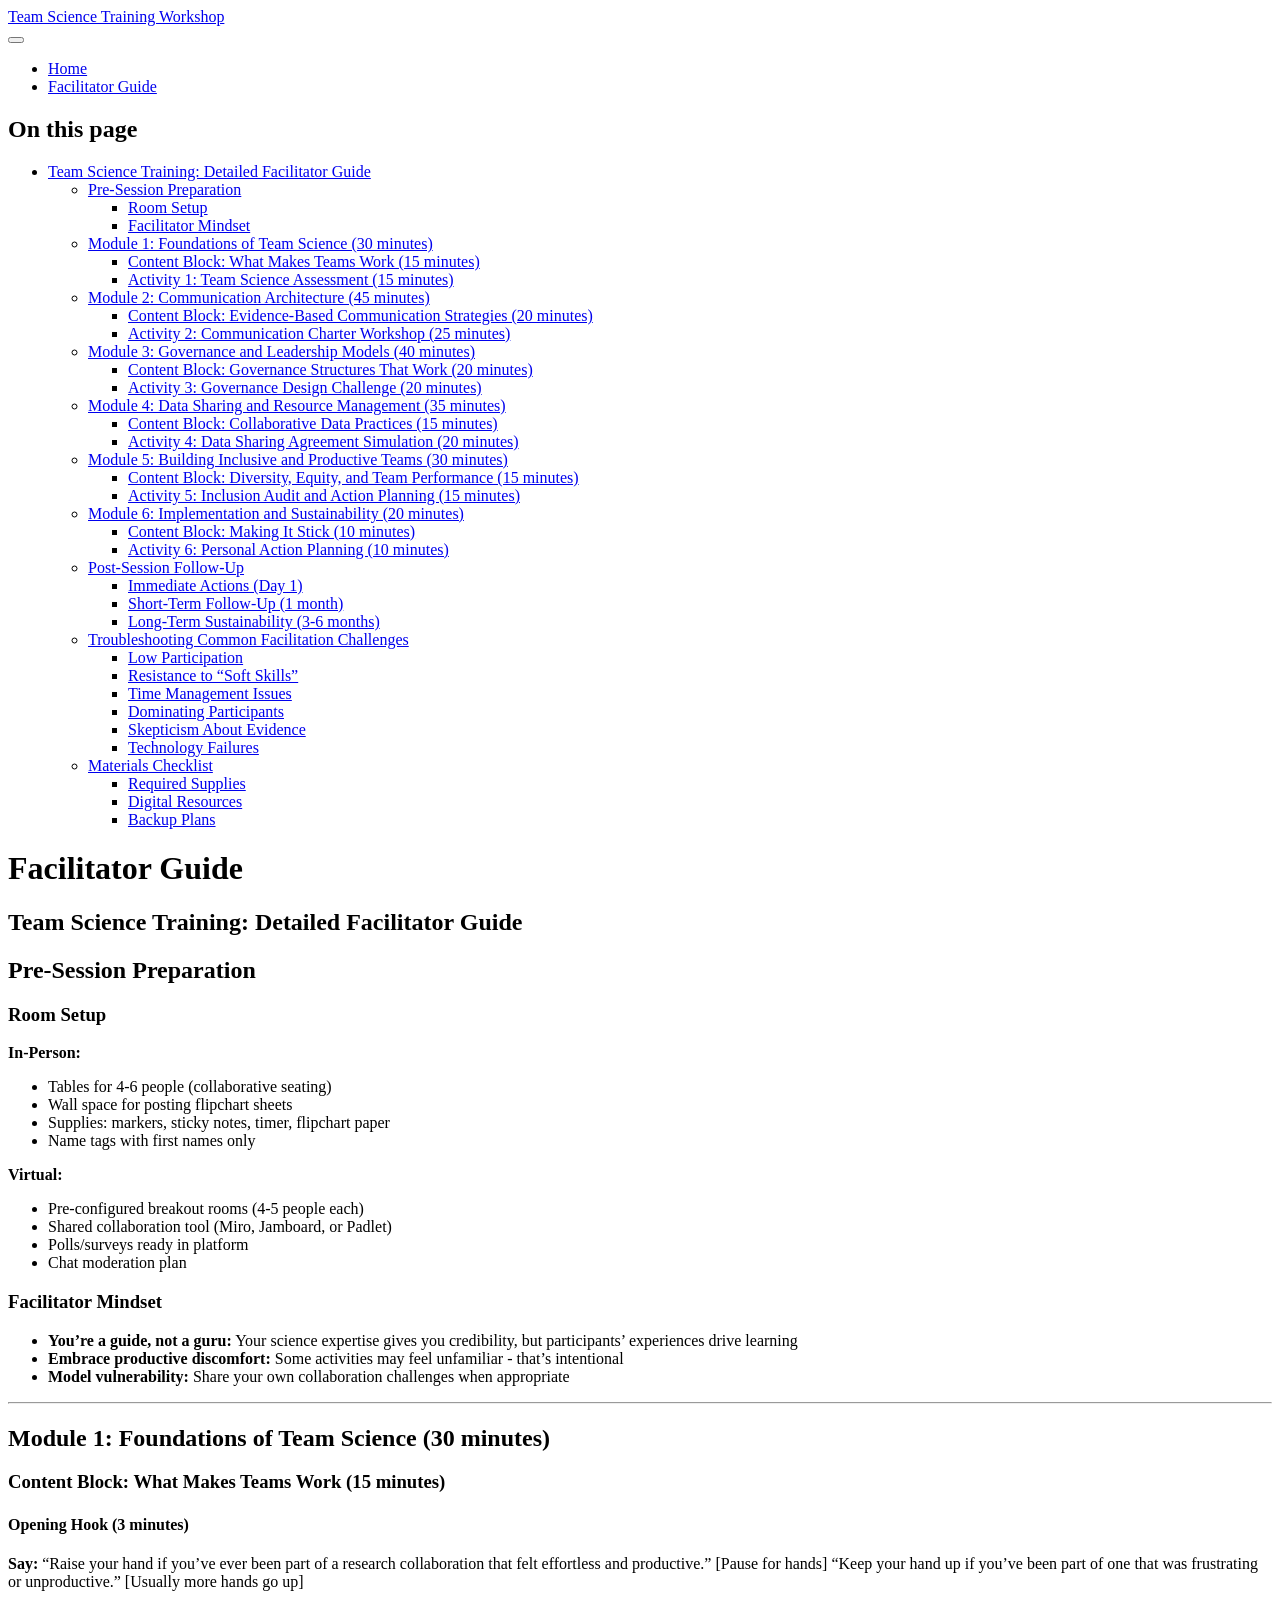
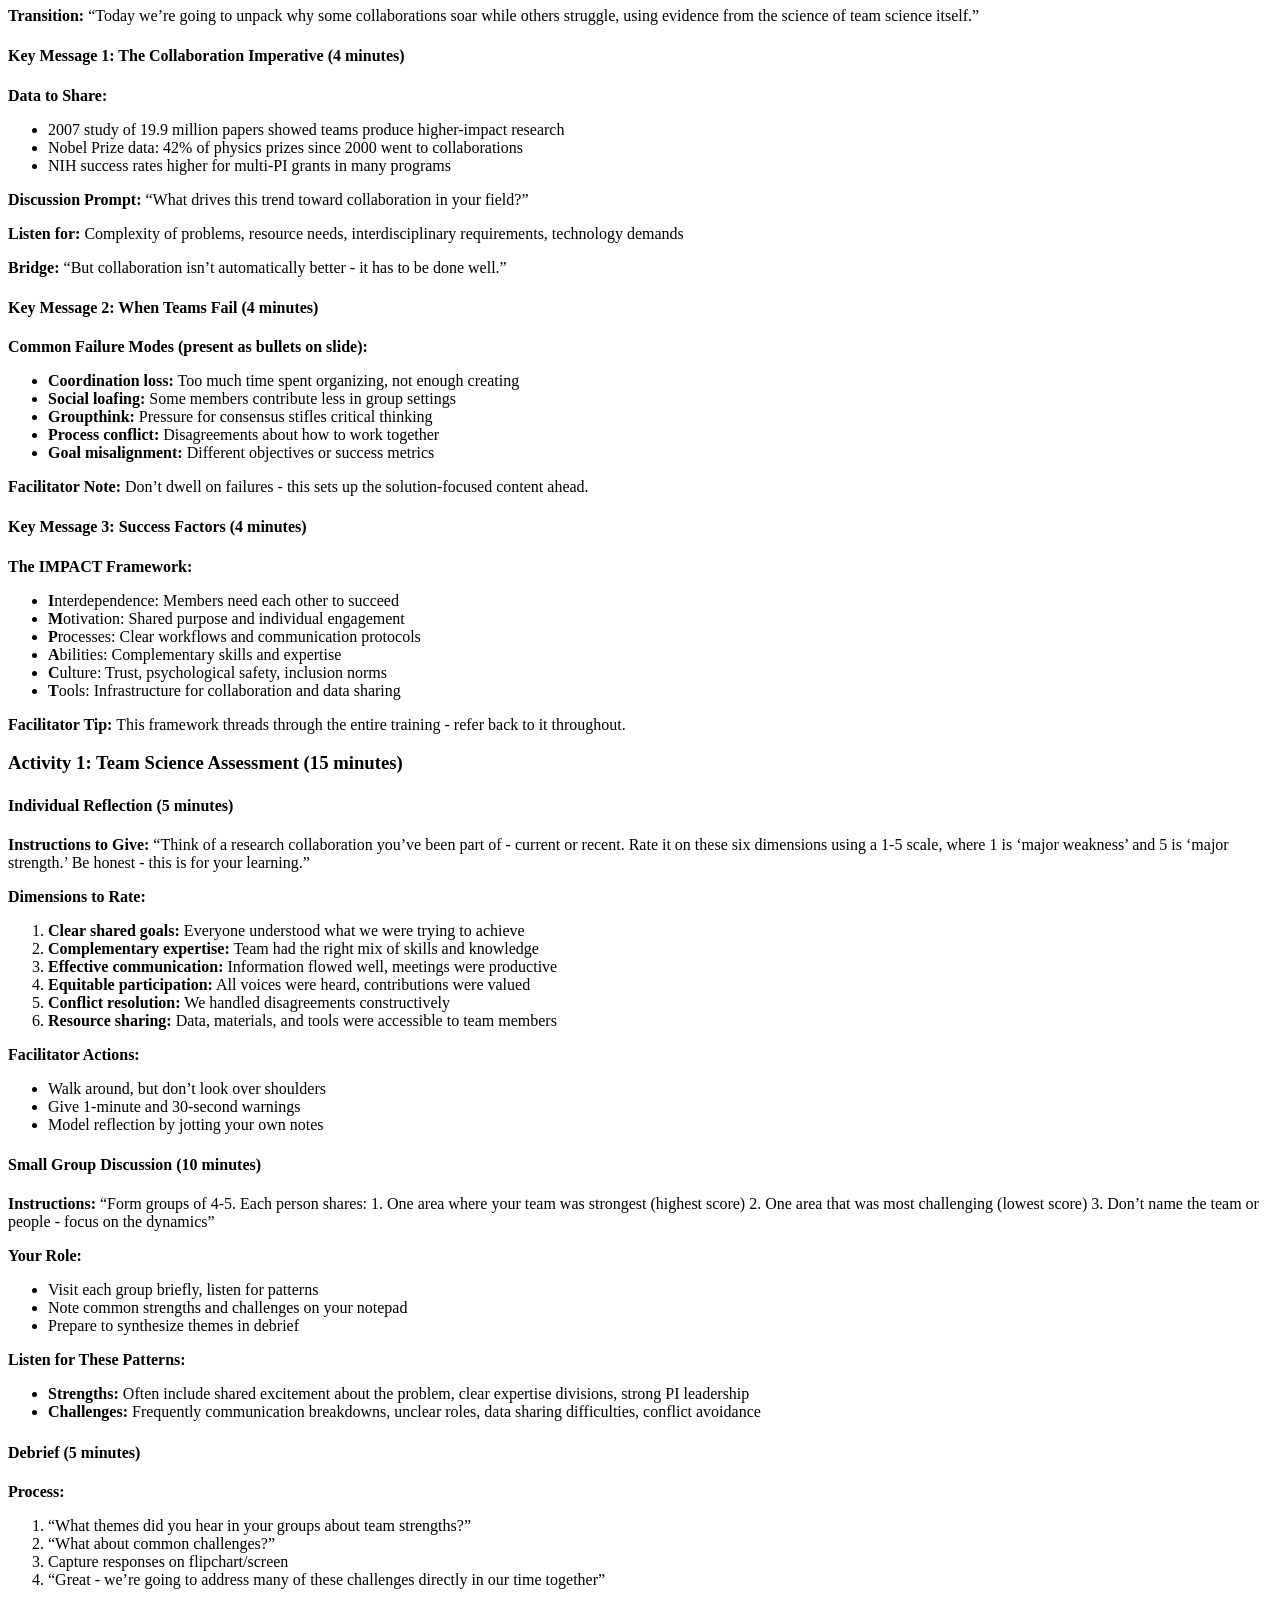
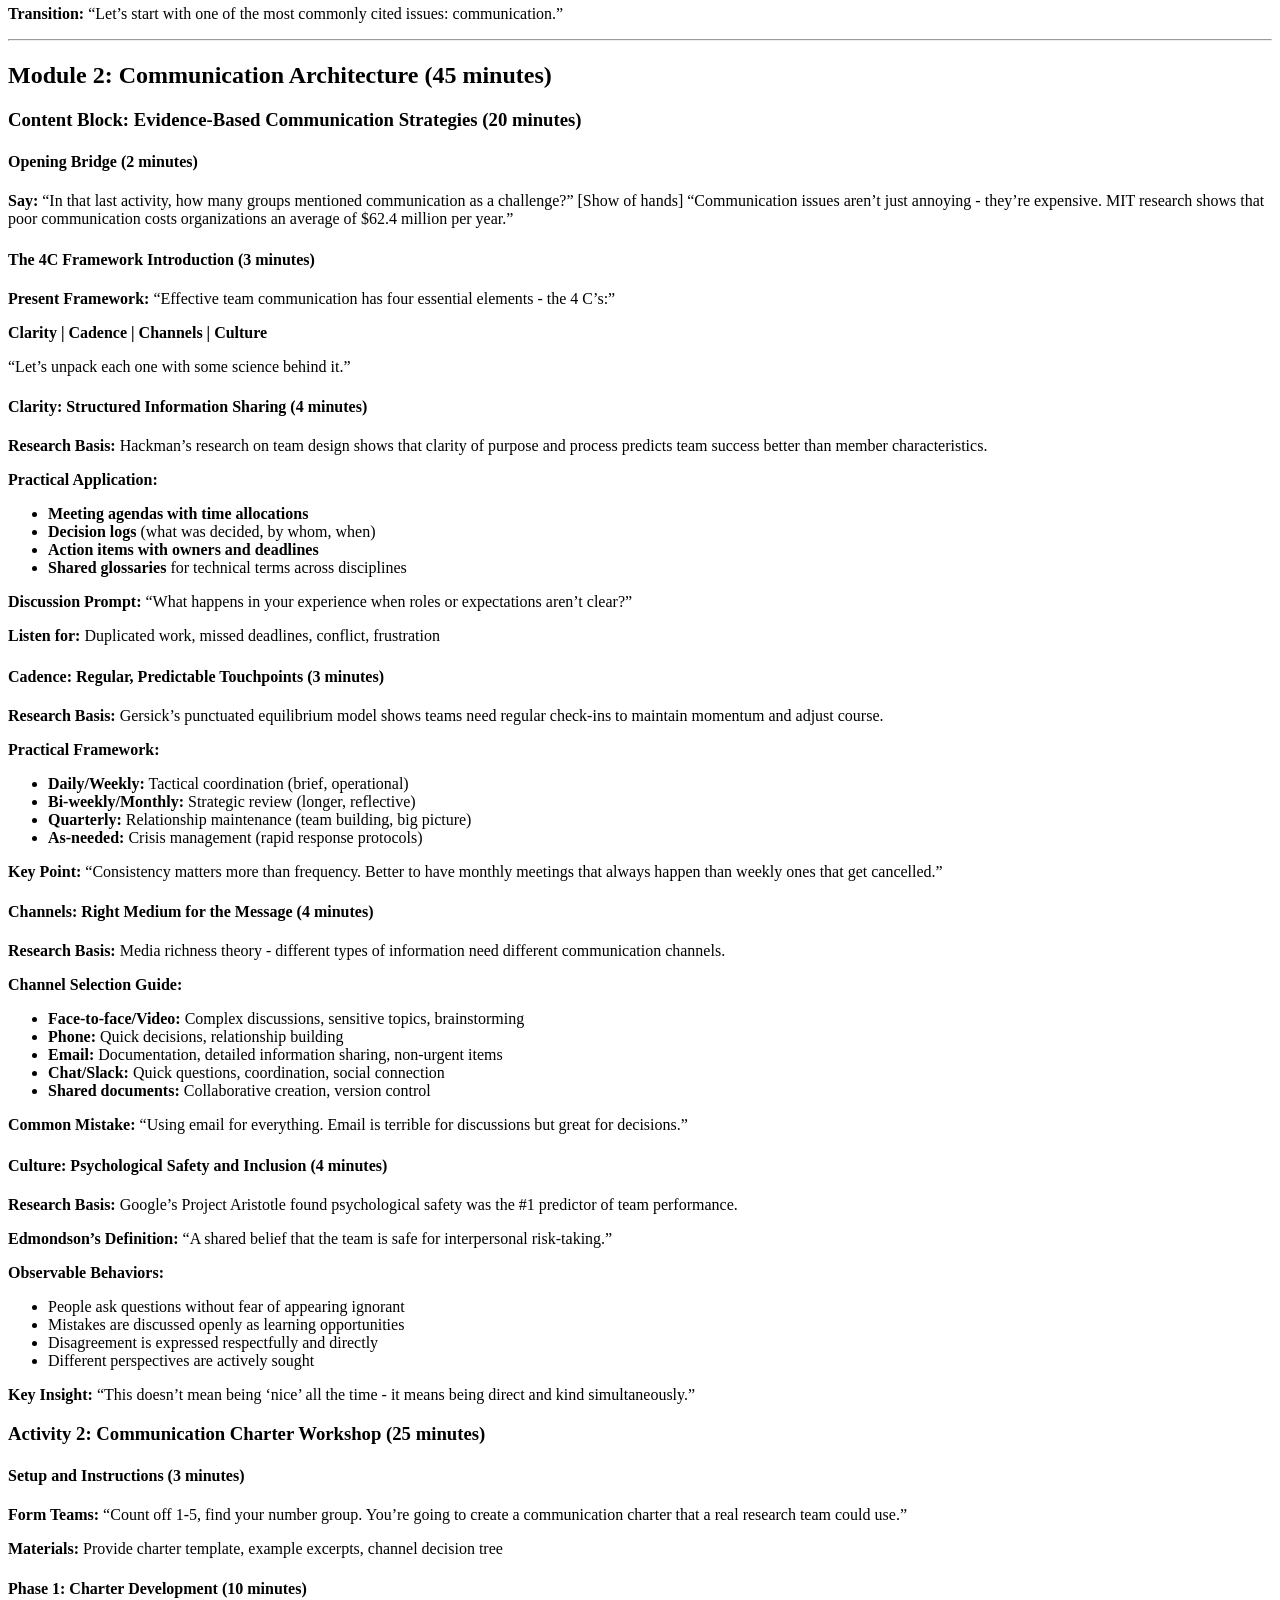
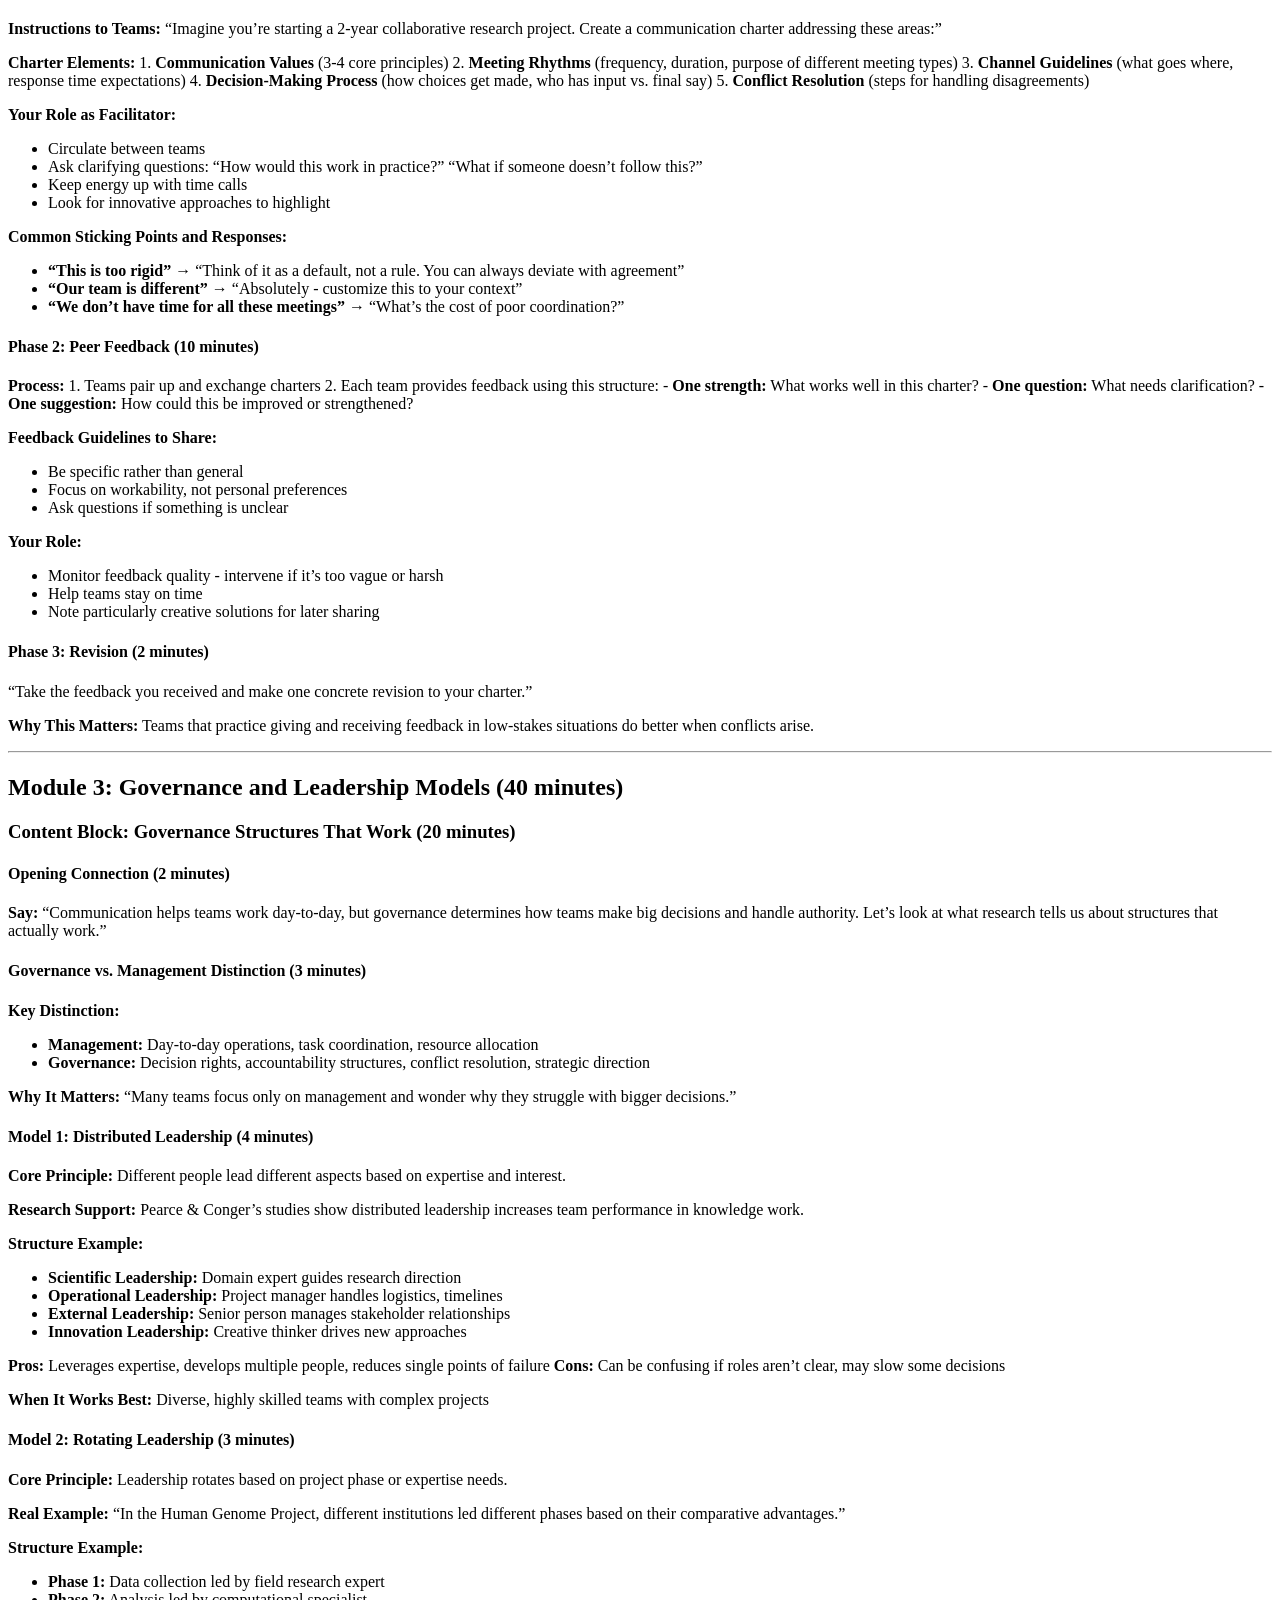
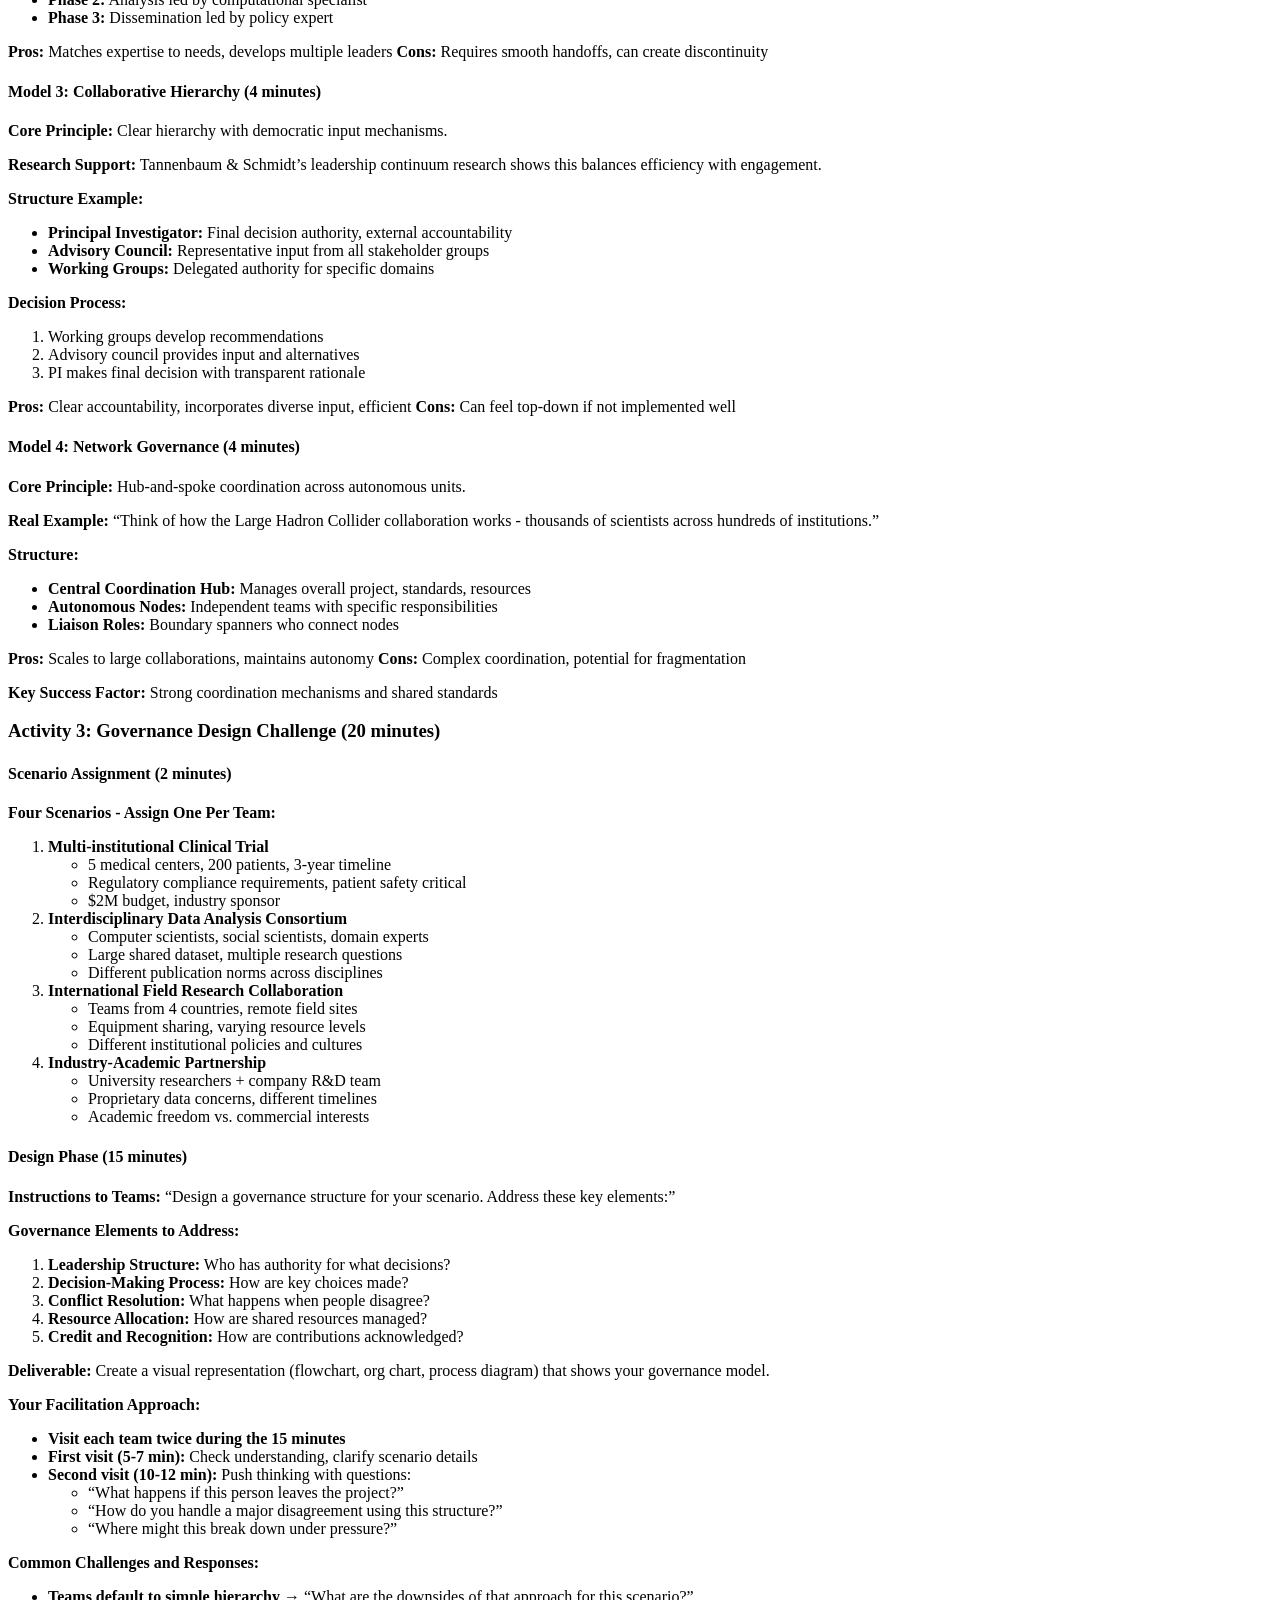
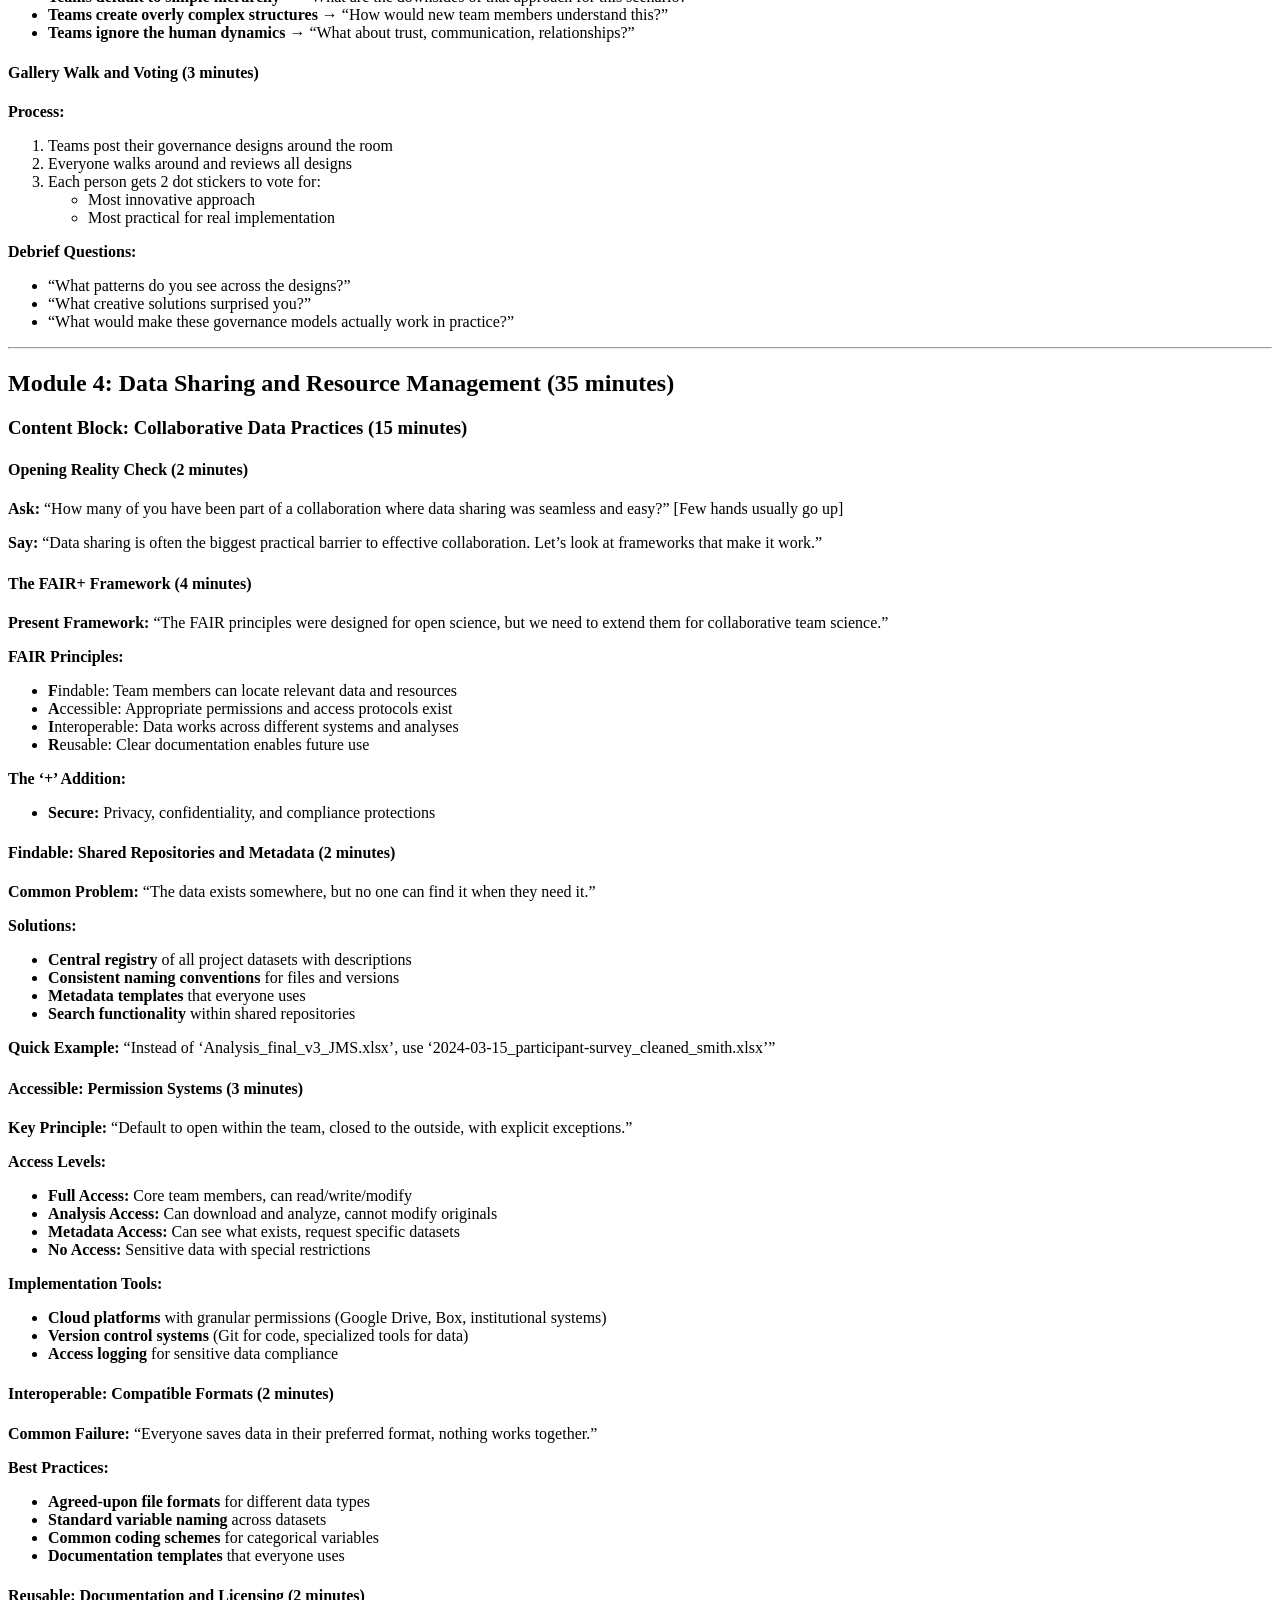
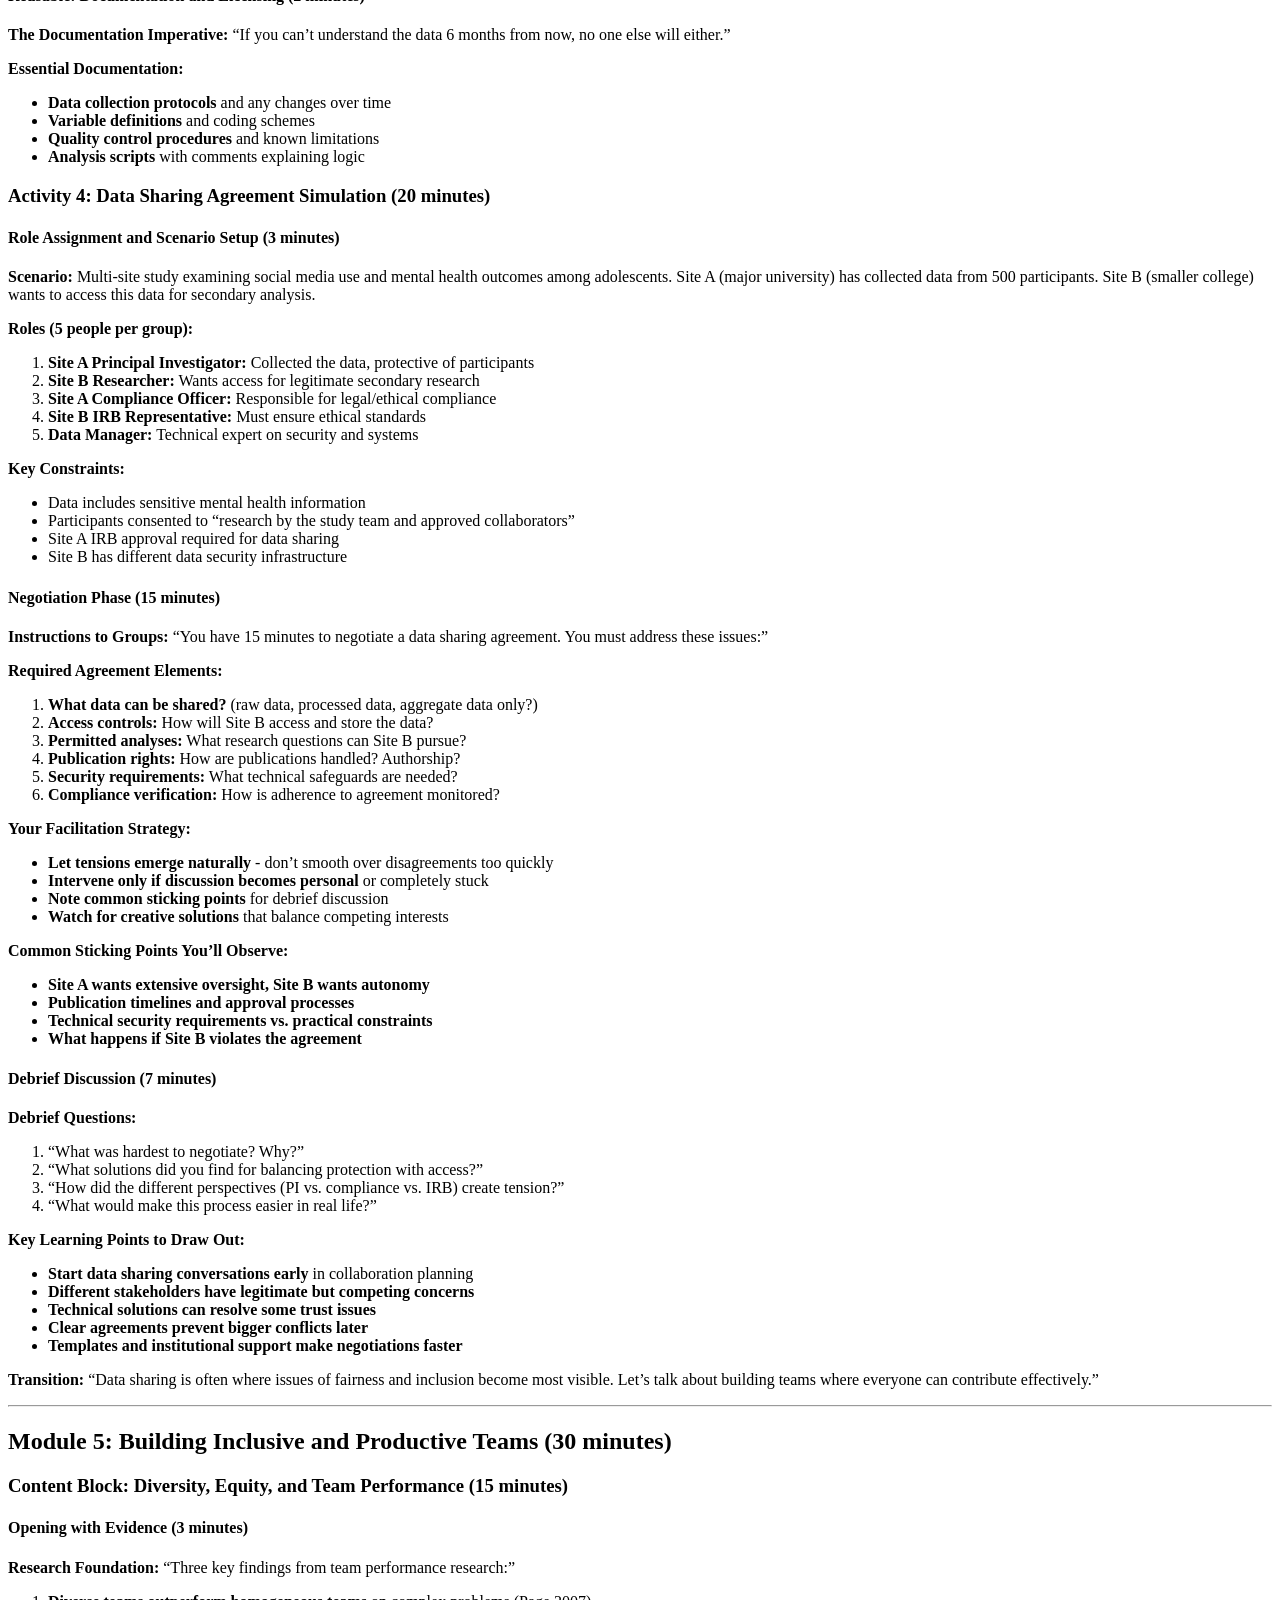
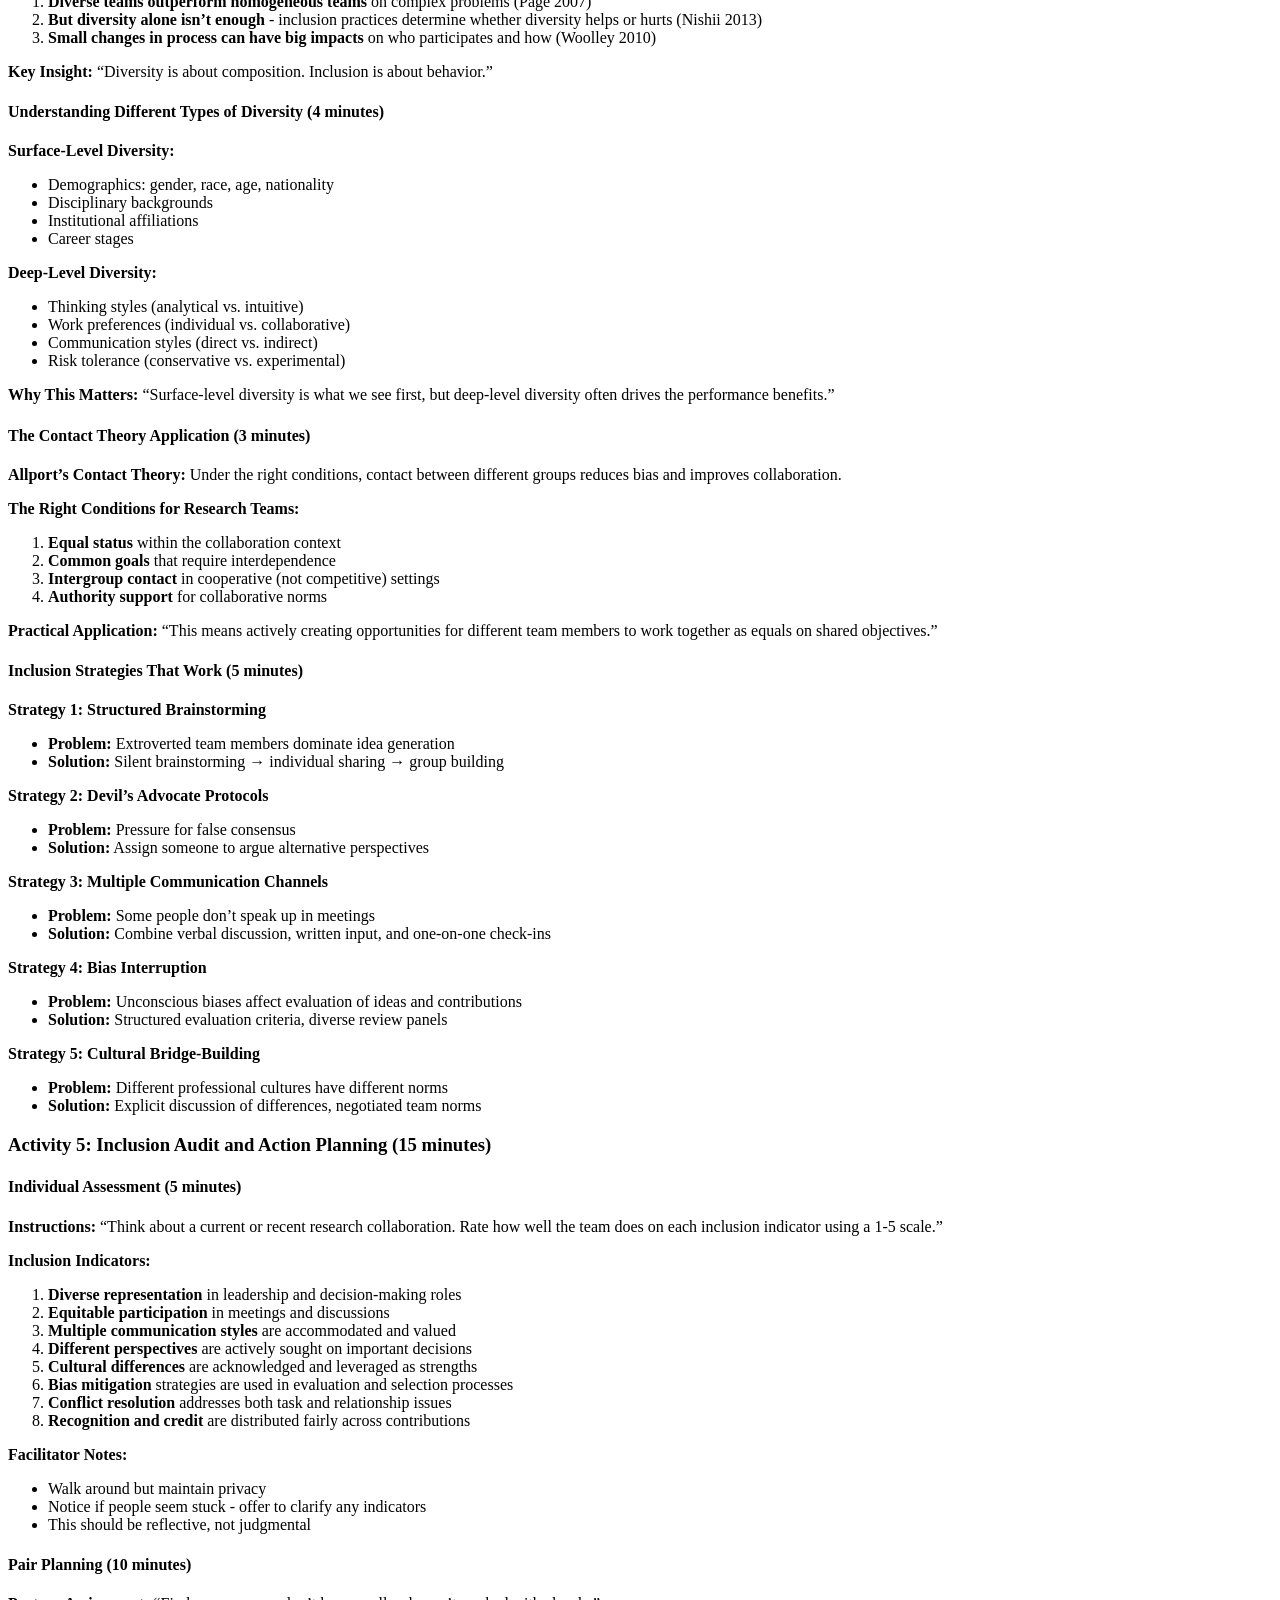
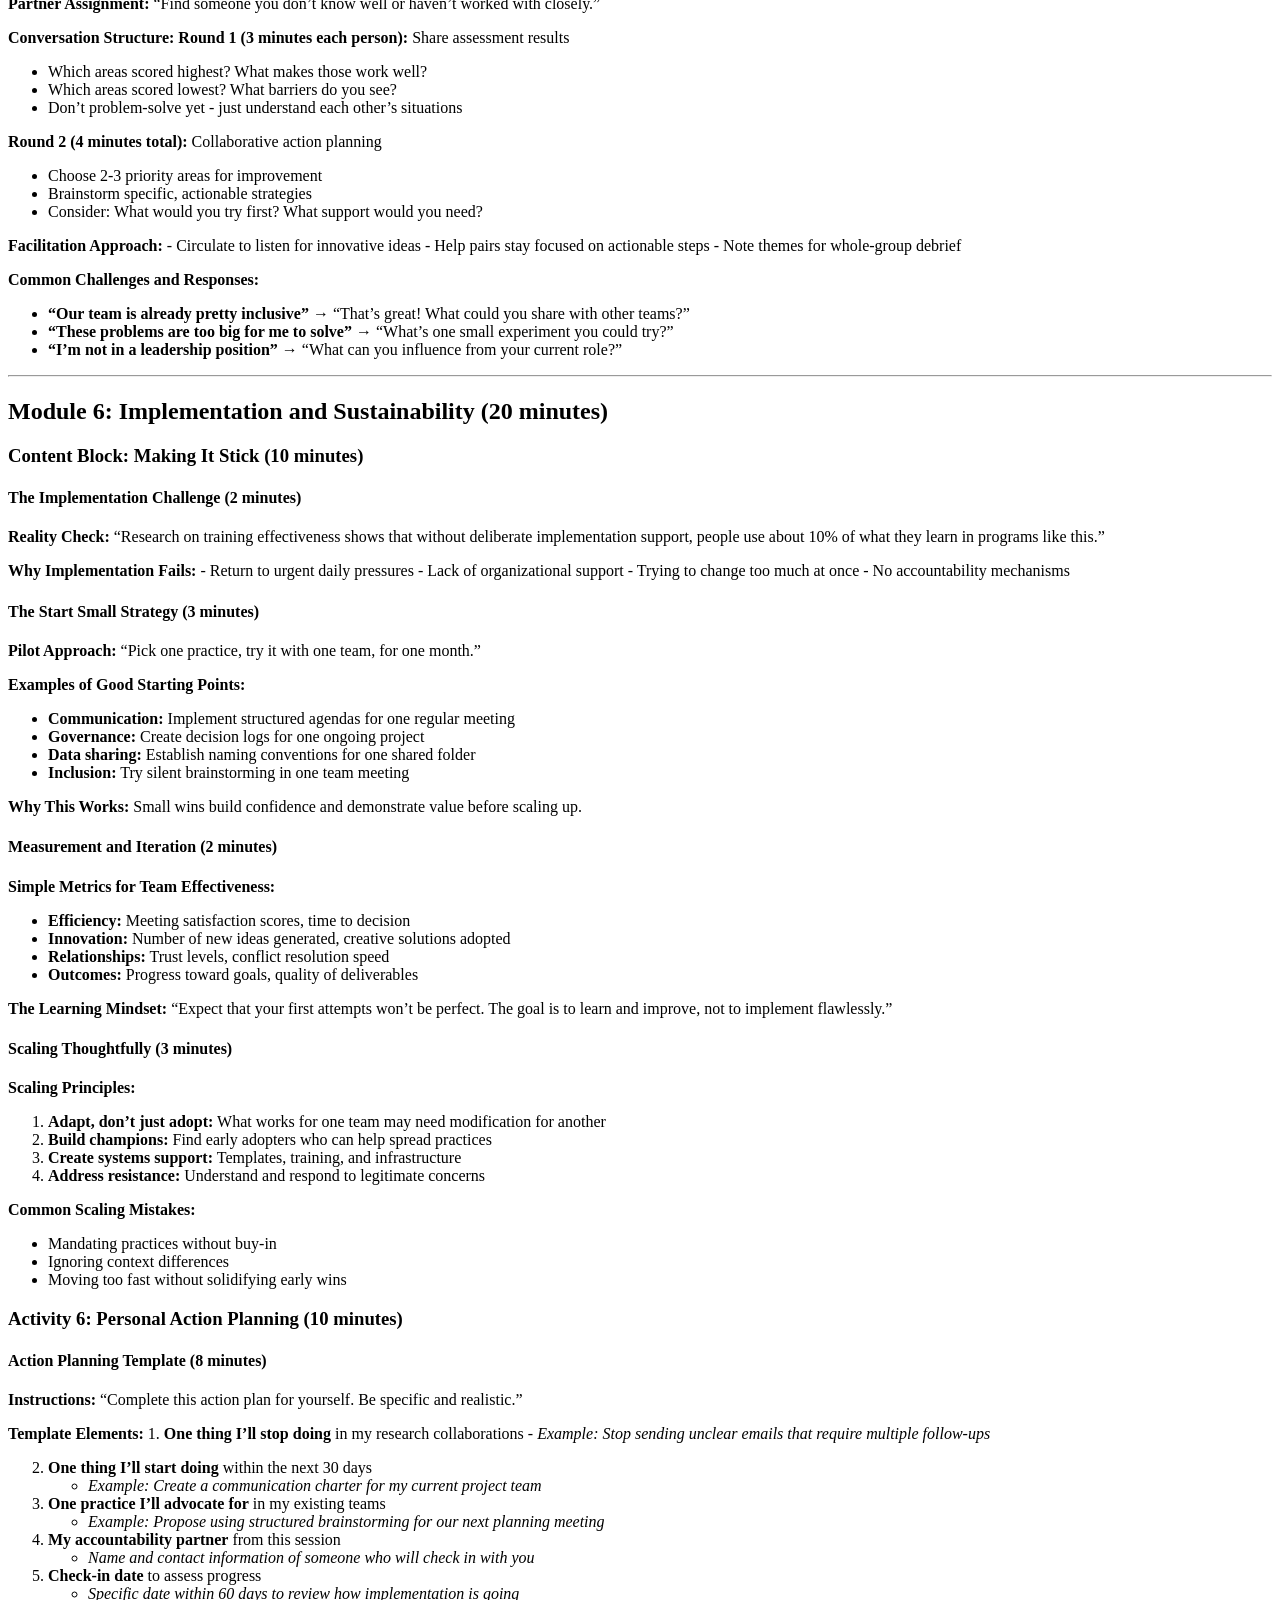
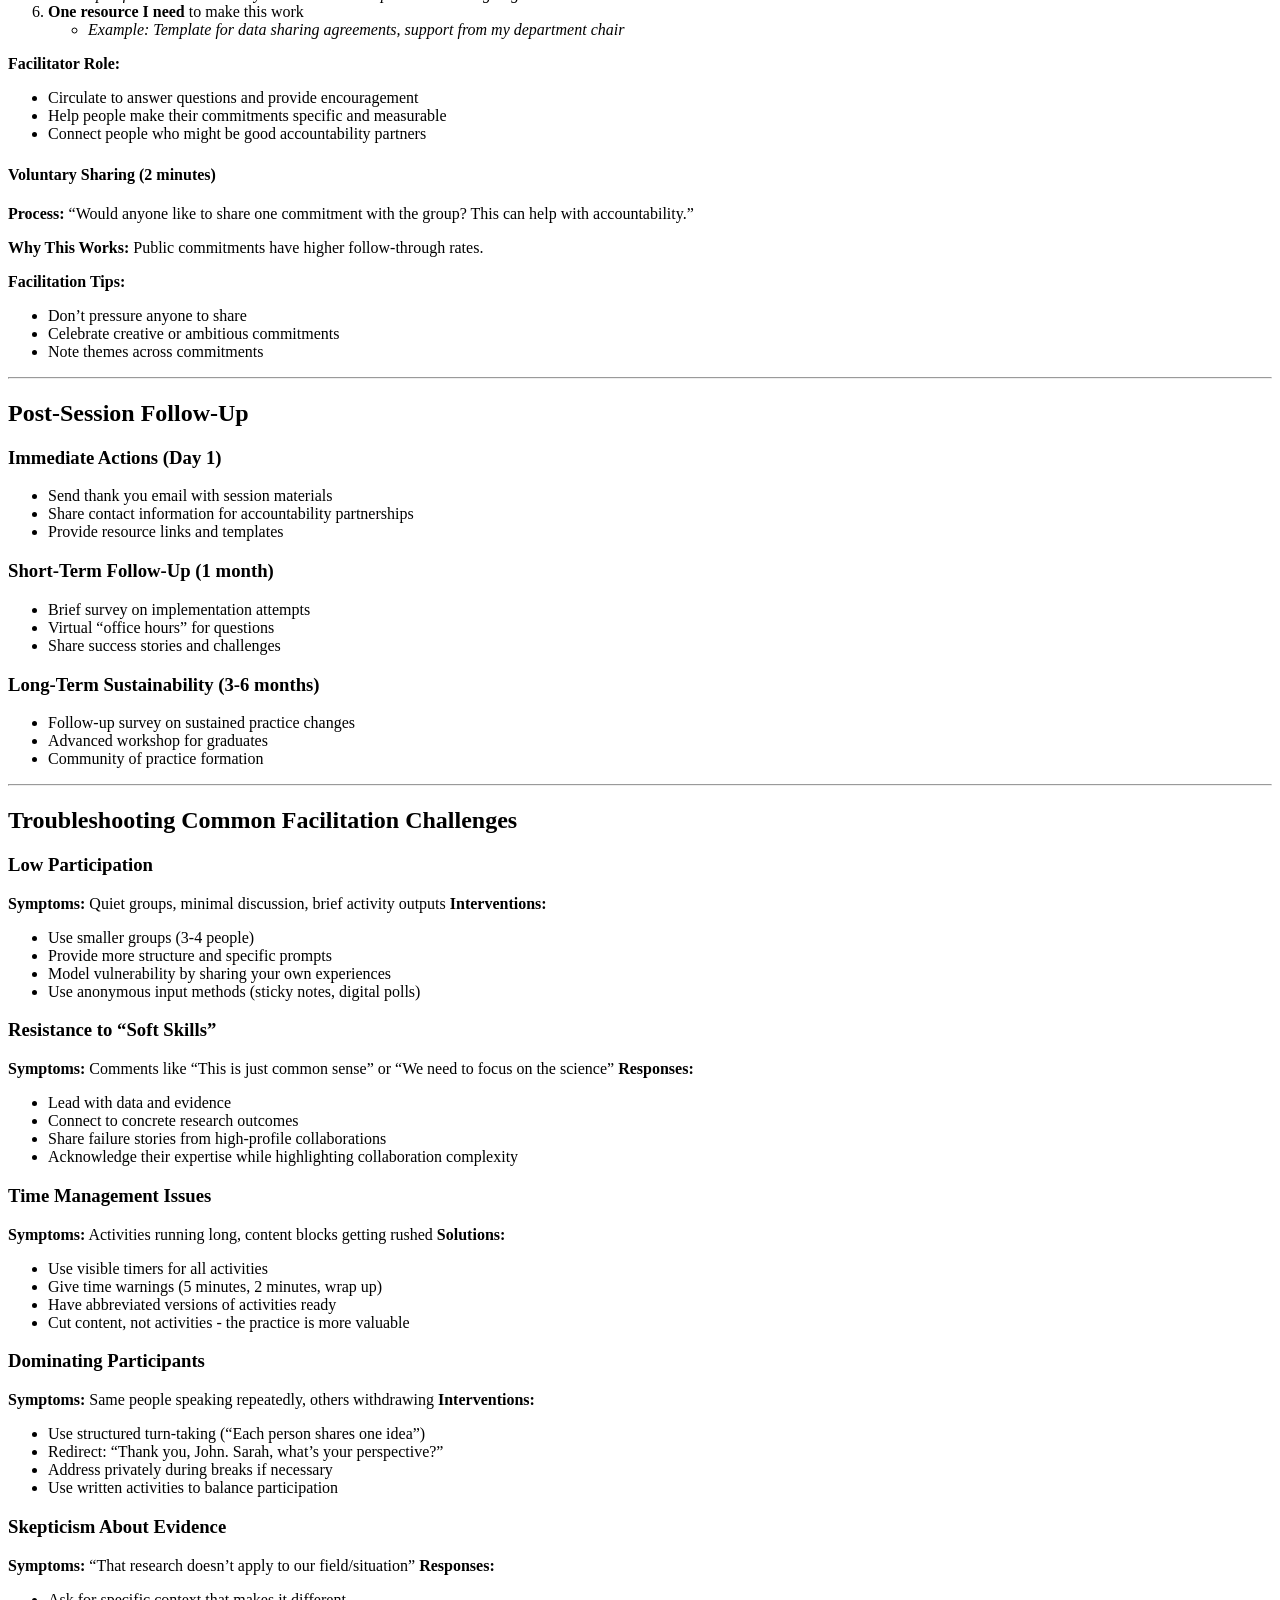
==== facilitator-guide.html @ 19b307ce "Built site for gh-pages" ====
<!DOCTYPE html>
<html xmlns="http://www.w3.org/1999/xhtml" lang="en" xml:lang="en"><head>

<meta charset="utf-8">
<meta name="generator" content="quarto-1.7.33">

<meta name="viewport" content="width=device-width, initial-scale=1.0, user-scalable=yes">


<title>Facilitator Guide – Team Science Training Workshop</title>
<style>
code{white-space: pre-wrap;}
span.smallcaps{font-variant: small-caps;}
div.columns{display: flex; gap: min(4vw, 1.5em);}
div.column{flex: auto; overflow-x: auto;}
div.hanging-indent{margin-left: 1.5em; text-indent: -1.5em;}
ul.task-list{list-style: none;}
ul.task-list li input[type="checkbox"] {
  width: 0.8em;
  margin: 0 0.8em 0.2em -1em; /* quarto-specific, see https://github.com/quarto-dev/quarto-cli/issues/4556 */ 
  vertical-align: middle;
}
</style>


<script src="site_libs/quarto-nav/quarto-nav.js"></script>
<script src="site_libs/quarto-nav/headroom.min.js"></script>
<script src="site_libs/clipboard/clipboard.min.js"></script>
<script src="site_libs/quarto-search/autocomplete.umd.js"></script>
<script src="site_libs/quarto-search/fuse.min.js"></script>
<script src="site_libs/quarto-search/quarto-search.js"></script>
<meta name="quarto:offset" content="./">
<script src="site_libs/quarto-html/quarto.js" type="module"></script>
<script src="site_libs/quarto-html/tabsets/tabsets.js" type="module"></script>
<script src="site_libs/quarto-html/popper.min.js"></script>
<script src="site_libs/quarto-html/tippy.umd.min.js"></script>
<script src="site_libs/quarto-html/anchor.min.js"></script>
<link href="site_libs/quarto-html/tippy.css" rel="stylesheet">
<link href="site_libs/quarto-html/quarto-syntax-highlighting-ea385d0e468b0dd5ea5bf0780b1290d9.css" rel="stylesheet" id="quarto-text-highlighting-styles">
<script src="site_libs/bootstrap/bootstrap.min.js"></script>
<link href="site_libs/bootstrap/bootstrap-icons.css" rel="stylesheet">
<link href="site_libs/bootstrap/bootstrap-c1fac2584b48ed01fb6e278e36375074.min.css" rel="stylesheet" append-hash="true" id="quarto-bootstrap" data-mode="light">
<script id="quarto-search-options" type="application/json">{
  "location": "navbar",
  "copy-button": false,
  "collapse-after": 3,
  "panel-placement": "end",
  "type": "overlay",
  "limit": 50,
  "keyboard-shortcut": [
    "f",
    "/",
    "s"
  ],
  "show-item-context": false,
  "language": {
    "search-no-results-text": "No results",
    "search-matching-documents-text": "matching documents",
    "search-copy-link-title": "Copy link to search",
    "search-hide-matches-text": "Hide additional matches",
    "search-more-match-text": "more match in this document",
    "search-more-matches-text": "more matches in this document",
    "search-clear-button-title": "Clear",
    "search-text-placeholder": "",
    "search-detached-cancel-button-title": "Cancel",
    "search-submit-button-title": "Submit",
    "search-label": "Search"
  }
}</script>


<link rel="stylesheet" href="styles.css">
</head>

<body class="nav-fixed quarto-light">

<div id="quarto-search-results"></div>
  <header id="quarto-header" class="headroom fixed-top">
    <nav class="navbar navbar-expand-lg " data-bs-theme="dark">
      <div class="navbar-container container-fluid">
      <div class="navbar-brand-container mx-auto">
    <a class="navbar-brand" href="./index.html">
    <span class="navbar-title">Team Science Training Workshop</span>
    </a>
  </div>
            <div id="quarto-search" class="" title="Search"></div>
          <button class="navbar-toggler" type="button" data-bs-toggle="collapse" data-bs-target="#navbarCollapse" aria-controls="navbarCollapse" role="menu" aria-expanded="false" aria-label="Toggle navigation" onclick="if (window.quartoToggleHeadroom) { window.quartoToggleHeadroom(); }">
  <span class="navbar-toggler-icon"></span>
</button>
          <div class="collapse navbar-collapse" id="navbarCollapse">
            <ul class="navbar-nav navbar-nav-scroll me-auto">
  <li class="nav-item">
    <a class="nav-link" href="./index.html"> 
<span class="menu-text">Home</span></a>
  </li>  
  <li class="nav-item">
    <a class="nav-link active" href="./facilitator-guide.html" aria-current="page"> 
<span class="menu-text">Facilitator Guide</span></a>
  </li>  
</ul>
          </div> <!-- /navcollapse -->
            <div class="quarto-navbar-tools">
</div>
      </div> <!-- /container-fluid -->
    </nav>
</header>
<!-- content -->
<div id="quarto-content" class="quarto-container page-columns page-rows-contents page-layout-article page-navbar">
<!-- sidebar -->
<!-- margin-sidebar -->
    <div id="quarto-margin-sidebar" class="sidebar margin-sidebar">
        <nav id="TOC" role="doc-toc" class="toc-active">
    <h2 id="toc-title">On this page</h2>
   
  <ul>
  <li><a href="#team-science-training-detailed-facilitator-guide" id="toc-team-science-training-detailed-facilitator-guide" class="nav-link active" data-scroll-target="#team-science-training-detailed-facilitator-guide">Team Science Training: Detailed Facilitator Guide</a>
  <ul class="collapse">
  <li><a href="#pre-session-preparation" id="toc-pre-session-preparation" class="nav-link" data-scroll-target="#pre-session-preparation">Pre-Session Preparation</a>
  <ul class="collapse">
  <li><a href="#room-setup" id="toc-room-setup" class="nav-link" data-scroll-target="#room-setup">Room Setup</a></li>
  <li><a href="#facilitator-mindset" id="toc-facilitator-mindset" class="nav-link" data-scroll-target="#facilitator-mindset">Facilitator Mindset</a></li>
  </ul></li>
  <li><a href="#module-1-foundations-of-team-science-30-minutes" id="toc-module-1-foundations-of-team-science-30-minutes" class="nav-link" data-scroll-target="#module-1-foundations-of-team-science-30-minutes">Module 1: Foundations of Team Science (30 minutes)</a>
  <ul class="collapse">
  <li><a href="#content-block-what-makes-teams-work-15-minutes" id="toc-content-block-what-makes-teams-work-15-minutes" class="nav-link" data-scroll-target="#content-block-what-makes-teams-work-15-minutes">Content Block: What Makes Teams Work (15 minutes)</a></li>
  <li><a href="#activity-1-team-science-assessment-15-minutes" id="toc-activity-1-team-science-assessment-15-minutes" class="nav-link" data-scroll-target="#activity-1-team-science-assessment-15-minutes">Activity 1: Team Science Assessment (15 minutes)</a></li>
  </ul></li>
  <li><a href="#module-2-communication-architecture-45-minutes" id="toc-module-2-communication-architecture-45-minutes" class="nav-link" data-scroll-target="#module-2-communication-architecture-45-minutes">Module 2: Communication Architecture (45 minutes)</a>
  <ul class="collapse">
  <li><a href="#content-block-evidence-based-communication-strategies-20-minutes" id="toc-content-block-evidence-based-communication-strategies-20-minutes" class="nav-link" data-scroll-target="#content-block-evidence-based-communication-strategies-20-minutes">Content Block: Evidence-Based Communication Strategies (20 minutes)</a></li>
  <li><a href="#activity-2-communication-charter-workshop-25-minutes" id="toc-activity-2-communication-charter-workshop-25-minutes" class="nav-link" data-scroll-target="#activity-2-communication-charter-workshop-25-minutes">Activity 2: Communication Charter Workshop (25 minutes)</a></li>
  </ul></li>
  <li><a href="#module-3-governance-and-leadership-models-40-minutes" id="toc-module-3-governance-and-leadership-models-40-minutes" class="nav-link" data-scroll-target="#module-3-governance-and-leadership-models-40-minutes">Module 3: Governance and Leadership Models (40 minutes)</a>
  <ul class="collapse">
  <li><a href="#content-block-governance-structures-that-work-20-minutes" id="toc-content-block-governance-structures-that-work-20-minutes" class="nav-link" data-scroll-target="#content-block-governance-structures-that-work-20-minutes">Content Block: Governance Structures That Work (20 minutes)</a></li>
  <li><a href="#activity-3-governance-design-challenge-20-minutes" id="toc-activity-3-governance-design-challenge-20-minutes" class="nav-link" data-scroll-target="#activity-3-governance-design-challenge-20-minutes">Activity 3: Governance Design Challenge (20 minutes)</a></li>
  </ul></li>
  <li><a href="#module-4-data-sharing-and-resource-management-35-minutes" id="toc-module-4-data-sharing-and-resource-management-35-minutes" class="nav-link" data-scroll-target="#module-4-data-sharing-and-resource-management-35-minutes">Module 4: Data Sharing and Resource Management (35 minutes)</a>
  <ul class="collapse">
  <li><a href="#content-block-collaborative-data-practices-15-minutes" id="toc-content-block-collaborative-data-practices-15-minutes" class="nav-link" data-scroll-target="#content-block-collaborative-data-practices-15-minutes">Content Block: Collaborative Data Practices (15 minutes)</a></li>
  <li><a href="#activity-4-data-sharing-agreement-simulation-20-minutes" id="toc-activity-4-data-sharing-agreement-simulation-20-minutes" class="nav-link" data-scroll-target="#activity-4-data-sharing-agreement-simulation-20-minutes">Activity 4: Data Sharing Agreement Simulation (20 minutes)</a></li>
  </ul></li>
  <li><a href="#module-5-building-inclusive-and-productive-teams-30-minutes" id="toc-module-5-building-inclusive-and-productive-teams-30-minutes" class="nav-link" data-scroll-target="#module-5-building-inclusive-and-productive-teams-30-minutes">Module 5: Building Inclusive and Productive Teams (30 minutes)</a>
  <ul class="collapse">
  <li><a href="#content-block-diversity-equity-and-team-performance-15-minutes" id="toc-content-block-diversity-equity-and-team-performance-15-minutes" class="nav-link" data-scroll-target="#content-block-diversity-equity-and-team-performance-15-minutes">Content Block: Diversity, Equity, and Team Performance (15 minutes)</a></li>
  <li><a href="#activity-5-inclusion-audit-and-action-planning-15-minutes" id="toc-activity-5-inclusion-audit-and-action-planning-15-minutes" class="nav-link" data-scroll-target="#activity-5-inclusion-audit-and-action-planning-15-minutes">Activity 5: Inclusion Audit and Action Planning (15 minutes)</a></li>
  </ul></li>
  <li><a href="#module-6-implementation-and-sustainability-20-minutes" id="toc-module-6-implementation-and-sustainability-20-minutes" class="nav-link" data-scroll-target="#module-6-implementation-and-sustainability-20-minutes">Module 6: Implementation and Sustainability (20 minutes)</a>
  <ul class="collapse">
  <li><a href="#content-block-making-it-stick-10-minutes" id="toc-content-block-making-it-stick-10-minutes" class="nav-link" data-scroll-target="#content-block-making-it-stick-10-minutes">Content Block: Making It Stick (10 minutes)</a></li>
  <li><a href="#activity-6-personal-action-planning-10-minutes" id="toc-activity-6-personal-action-planning-10-minutes" class="nav-link" data-scroll-target="#activity-6-personal-action-planning-10-minutes">Activity 6: Personal Action Planning (10 minutes)</a></li>
  </ul></li>
  <li><a href="#post-session-follow-up" id="toc-post-session-follow-up" class="nav-link" data-scroll-target="#post-session-follow-up">Post-Session Follow-Up</a>
  <ul class="collapse">
  <li><a href="#immediate-actions-day-1" id="toc-immediate-actions-day-1" class="nav-link" data-scroll-target="#immediate-actions-day-1">Immediate Actions (Day 1)</a></li>
  <li><a href="#short-term-follow-up-1-month" id="toc-short-term-follow-up-1-month" class="nav-link" data-scroll-target="#short-term-follow-up-1-month">Short-Term Follow-Up (1 month)</a></li>
  <li><a href="#long-term-sustainability-3-6-months" id="toc-long-term-sustainability-3-6-months" class="nav-link" data-scroll-target="#long-term-sustainability-3-6-months">Long-Term Sustainability (3-6 months)</a></li>
  </ul></li>
  <li><a href="#troubleshooting-common-facilitation-challenges" id="toc-troubleshooting-common-facilitation-challenges" class="nav-link" data-scroll-target="#troubleshooting-common-facilitation-challenges">Troubleshooting Common Facilitation Challenges</a>
  <ul class="collapse">
  <li><a href="#low-participation" id="toc-low-participation" class="nav-link" data-scroll-target="#low-participation">Low Participation</a></li>
  <li><a href="#resistance-to-soft-skills" id="toc-resistance-to-soft-skills" class="nav-link" data-scroll-target="#resistance-to-soft-skills">Resistance to “Soft Skills”</a></li>
  <li><a href="#time-management-issues" id="toc-time-management-issues" class="nav-link" data-scroll-target="#time-management-issues">Time Management Issues</a></li>
  <li><a href="#dominating-participants" id="toc-dominating-participants" class="nav-link" data-scroll-target="#dominating-participants">Dominating Participants</a></li>
  <li><a href="#skepticism-about-evidence" id="toc-skepticism-about-evidence" class="nav-link" data-scroll-target="#skepticism-about-evidence">Skepticism About Evidence</a></li>
  <li><a href="#technology-failures" id="toc-technology-failures" class="nav-link" data-scroll-target="#technology-failures">Technology Failures</a></li>
  </ul></li>
  <li><a href="#materials-checklist" id="toc-materials-checklist" class="nav-link" data-scroll-target="#materials-checklist">Materials Checklist</a>
  <ul class="collapse">
  <li><a href="#required-supplies" id="toc-required-supplies" class="nav-link" data-scroll-target="#required-supplies">Required Supplies</a></li>
  <li><a href="#digital-resources" id="toc-digital-resources" class="nav-link" data-scroll-target="#digital-resources">Digital Resources</a></li>
  <li><a href="#backup-plans" id="toc-backup-plans" class="nav-link" data-scroll-target="#backup-plans">Backup Plans</a></li>
  </ul></li>
  </ul></li>
  </ul>
</nav>
    </div>
<!-- main -->
<main class="content" id="quarto-document-content">

<header id="title-block-header" class="quarto-title-block default">
<div class="quarto-title">
<h1 class="title">Facilitator Guide</h1>
</div>



<div class="quarto-title-meta">

    
  
    
  </div>
  


</header>


<section id="team-science-training-detailed-facilitator-guide" class="level1">
<h1>Team Science Training: Detailed Facilitator Guide</h1>
<section id="pre-session-preparation" class="level2">
<h2 class="anchored" data-anchor-id="pre-session-preparation">Pre-Session Preparation</h2>
<section id="room-setup" class="level3">
<h3 class="anchored" data-anchor-id="room-setup">Room Setup</h3>
<p><strong>In-Person:</strong></p>
<ul>
<li>Tables for 4-6 people (collaborative seating)</li>
<li>Wall space for posting flipchart sheets</li>
<li>Supplies: markers, sticky notes, timer, flipchart paper</li>
<li>Name tags with first names only</li>
</ul>
<p><strong>Virtual:</strong></p>
<ul>
<li>Pre-configured breakout rooms (4-5 people each)</li>
<li>Shared collaboration tool (Miro, Jamboard, or Padlet)</li>
<li>Polls/surveys ready in platform</li>
<li>Chat moderation plan</li>
</ul>
</section>
<section id="facilitator-mindset" class="level3">
<h3 class="anchored" data-anchor-id="facilitator-mindset">Facilitator Mindset</h3>
<ul>
<li><strong>You’re a guide, not a guru:</strong> Your science expertise gives you credibility, but participants’ experiences drive learning</li>
<li><strong>Embrace productive discomfort:</strong> Some activities may feel unfamiliar - that’s intentional</li>
<li><strong>Model vulnerability:</strong> Share your own collaboration challenges when appropriate</li>
</ul>
<hr>
</section>
</section>
<section id="module-1-foundations-of-team-science-30-minutes" class="level2">
<h2 class="anchored" data-anchor-id="module-1-foundations-of-team-science-30-minutes">Module 1: Foundations of Team Science (30 minutes)</h2>
<section id="content-block-what-makes-teams-work-15-minutes" class="level3">
<h3 class="anchored" data-anchor-id="content-block-what-makes-teams-work-15-minutes">Content Block: What Makes Teams Work (15 minutes)</h3>
<section id="opening-hook-3-minutes" class="level4">
<h4 class="anchored" data-anchor-id="opening-hook-3-minutes">Opening Hook (3 minutes)</h4>
<p><strong>Say:</strong> “Raise your hand if you’ve ever been part of a research collaboration that felt effortless and productive.” [Pause for hands] “Keep your hand up if you’ve been part of one that was frustrating or unproductive.” [Usually more hands go up]</p>
<p><strong>Transition:</strong> “Today we’re going to unpack why some collaborations soar while others struggle, using evidence from the science of team science itself.”</p>
</section>
<section id="key-message-1-the-collaboration-imperative-4-minutes" class="level4">
<h4 class="anchored" data-anchor-id="key-message-1-the-collaboration-imperative-4-minutes">Key Message 1: The Collaboration Imperative (4 minutes)</h4>
<p><strong>Data to Share:</strong></p>
<ul>
<li>2007 study of 19.9 million papers showed teams produce higher-impact research</li>
<li>Nobel Prize data: 42% of physics prizes since 2000 went to collaborations</li>
<li>NIH success rates higher for multi-PI grants in many programs</li>
</ul>
<p><strong>Discussion Prompt:</strong> “What drives this trend toward collaboration in your field?”</p>
<p><strong>Listen for:</strong> Complexity of problems, resource needs, interdisciplinary requirements, technology demands</p>
<p><strong>Bridge:</strong> “But collaboration isn’t automatically better - it has to be done well.”</p>
</section>
<section id="key-message-2-when-teams-fail-4-minutes" class="level4">
<h4 class="anchored" data-anchor-id="key-message-2-when-teams-fail-4-minutes">Key Message 2: When Teams Fail (4 minutes)</h4>
<p><strong>Common Failure Modes (present as bullets on slide):</strong></p>
<ul>
<li><strong>Coordination loss:</strong> Too much time spent organizing, not enough creating</li>
<li><strong>Social loafing:</strong> Some members contribute less in group settings</li>
<li><strong>Groupthink:</strong> Pressure for consensus stifles critical thinking</li>
<li><strong>Process conflict:</strong> Disagreements about how to work together</li>
<li><strong>Goal misalignment:</strong> Different objectives or success metrics</li>
</ul>
<p><strong>Facilitator Note:</strong> Don’t dwell on failures - this sets up the solution-focused content ahead.</p>
</section>
<section id="key-message-3-success-factors-4-minutes" class="level4">
<h4 class="anchored" data-anchor-id="key-message-3-success-factors-4-minutes">Key Message 3: Success Factors (4 minutes)</h4>
<p><strong>The IMPACT Framework:</strong></p>
<ul>
<li><strong>I</strong>nterdependence: Members need each other to succeed</li>
<li><strong>M</strong>otivation: Shared purpose and individual engagement</li>
<li><strong>P</strong>rocesses: Clear workflows and communication protocols</li>
<li><strong>A</strong>bilities: Complementary skills and expertise</li>
<li><strong>C</strong>ulture: Trust, psychological safety, inclusion norms</li>
<li><strong>T</strong>ools: Infrastructure for collaboration and data sharing</li>
</ul>
<p><strong>Facilitator Tip:</strong> This framework threads through the entire training - refer back to it throughout.</p>
</section>
</section>
<section id="activity-1-team-science-assessment-15-minutes" class="level3">
<h3 class="anchored" data-anchor-id="activity-1-team-science-assessment-15-minutes">Activity 1: Team Science Assessment (15 minutes)</h3>
<section id="individual-reflection-5-minutes" class="level4">
<h4 class="anchored" data-anchor-id="individual-reflection-5-minutes">Individual Reflection (5 minutes)</h4>
<p><strong>Instructions to Give:</strong> “Think of a research collaboration you’ve been part of - current or recent. Rate it on these six dimensions using a 1-5 scale, where 1 is ‘major weakness’ and 5 is ‘major strength.’ Be honest - this is for your learning.”</p>
<p><strong>Dimensions to Rate:</strong></p>
<ol type="1">
<li><strong>Clear shared goals:</strong> Everyone understood what we were trying to achieve</li>
<li><strong>Complementary expertise:</strong> Team had the right mix of skills and knowledge</li>
<li><strong>Effective communication:</strong> Information flowed well, meetings were productive</li>
<li><strong>Equitable participation:</strong> All voices were heard, contributions were valued</li>
<li><strong>Conflict resolution:</strong> We handled disagreements constructively</li>
<li><strong>Resource sharing:</strong> Data, materials, and tools were accessible to team members</li>
</ol>
<p><strong>Facilitator Actions:</strong></p>
<ul>
<li>Walk around, but don’t look over shoulders</li>
<li>Give 1-minute and 30-second warnings</li>
<li>Model reflection by jotting your own notes</li>
</ul>
</section>
<section id="small-group-discussion-10-minutes" class="level4">
<h4 class="anchored" data-anchor-id="small-group-discussion-10-minutes">Small Group Discussion (10 minutes)</h4>
<p><strong>Instructions:</strong> “Form groups of 4-5. Each person shares: 1. One area where your team was strongest (highest score) 2. One area that was most challenging (lowest score) 3. Don’t name the team or people - focus on the dynamics”</p>
<p><strong>Your Role:</strong></p>
<ul>
<li>Visit each group briefly, listen for patterns</li>
<li>Note common strengths and challenges on your notepad</li>
<li>Prepare to synthesize themes in debrief</li>
</ul>
<p><strong>Listen for These Patterns:</strong></p>
<ul>
<li><strong>Strengths:</strong> Often include shared excitement about the problem, clear expertise divisions, strong PI leadership</li>
<li><strong>Challenges:</strong> Frequently communication breakdowns, unclear roles, data sharing difficulties, conflict avoidance</li>
</ul>
</section>
<section id="debrief-5-minutes" class="level4">
<h4 class="anchored" data-anchor-id="debrief-5-minutes">Debrief (5 minutes)</h4>
<p><strong>Process:</strong></p>
<ol type="1">
<li>“What themes did you hear in your groups about team strengths?”</li>
<li>“What about common challenges?”</li>
<li>Capture responses on flipchart/screen</li>
<li>“Great - we’re going to address many of these challenges directly in our time together”</li>
</ol>
<p><strong>Transition:</strong> “Let’s start with one of the most commonly cited issues: communication.”</p>
<hr>
</section>
</section>
</section>
<section id="module-2-communication-architecture-45-minutes" class="level2">
<h2 class="anchored" data-anchor-id="module-2-communication-architecture-45-minutes">Module 2: Communication Architecture (45 minutes)</h2>
<section id="content-block-evidence-based-communication-strategies-20-minutes" class="level3">
<h3 class="anchored" data-anchor-id="content-block-evidence-based-communication-strategies-20-minutes">Content Block: Evidence-Based Communication Strategies (20 minutes)</h3>
<section id="opening-bridge-2-minutes" class="level4">
<h4 class="anchored" data-anchor-id="opening-bridge-2-minutes">Opening Bridge (2 minutes)</h4>
<p><strong>Say:</strong> “In that last activity, how many groups mentioned communication as a challenge?” [Show of hands] “Communication issues aren’t just annoying - they’re expensive. MIT research shows that poor communication costs organizations an average of $62.4 million per year.”</p>
</section>
<section id="the-4c-framework-introduction-3-minutes" class="level4">
<h4 class="anchored" data-anchor-id="the-4c-framework-introduction-3-minutes">The 4C Framework Introduction (3 minutes)</h4>
<p><strong>Present Framework:</strong> “Effective team communication has four essential elements - the 4 C’s:”</p>
<p><strong>Clarity | Cadence | Channels | Culture</strong></p>
<p>“Let’s unpack each one with some science behind it.”</p>
</section>
<section id="clarity-structured-information-sharing-4-minutes" class="level4">
<h4 class="anchored" data-anchor-id="clarity-structured-information-sharing-4-minutes">Clarity: Structured Information Sharing (4 minutes)</h4>
<p><strong>Research Basis:</strong> Hackman’s research on team design shows that clarity of purpose and process predicts team success better than member characteristics.</p>
<p><strong>Practical Application:</strong></p>
<ul>
<li><strong>Meeting agendas with time allocations</strong></li>
<li><strong>Decision logs</strong> (what was decided, by whom, when)</li>
<li><strong>Action items with owners and deadlines</strong></li>
<li><strong>Shared glossaries</strong> for technical terms across disciplines</li>
</ul>
<p><strong>Discussion Prompt:</strong> “What happens in your experience when roles or expectations aren’t clear?”</p>
<p><strong>Listen for:</strong> Duplicated work, missed deadlines, conflict, frustration</p>
</section>
<section id="cadence-regular-predictable-touchpoints-3-minutes" class="level4">
<h4 class="anchored" data-anchor-id="cadence-regular-predictable-touchpoints-3-minutes">Cadence: Regular, Predictable Touchpoints (3 minutes)</h4>
<p><strong>Research Basis:</strong> Gersick’s punctuated equilibrium model shows teams need regular check-ins to maintain momentum and adjust course.</p>
<p><strong>Practical Framework:</strong></p>
<ul>
<li><strong>Daily/Weekly:</strong> Tactical coordination (brief, operational)</li>
<li><strong>Bi-weekly/Monthly:</strong> Strategic review (longer, reflective)</li>
<li><strong>Quarterly:</strong> Relationship maintenance (team building, big picture)</li>
<li><strong>As-needed:</strong> Crisis management (rapid response protocols)</li>
</ul>
<p><strong>Key Point:</strong> “Consistency matters more than frequency. Better to have monthly meetings that always happen than weekly ones that get cancelled.”</p>
</section>
<section id="channels-right-medium-for-the-message-4-minutes" class="level4">
<h4 class="anchored" data-anchor-id="channels-right-medium-for-the-message-4-minutes">Channels: Right Medium for the Message (4 minutes)</h4>
<p><strong>Research Basis:</strong> Media richness theory - different types of information need different communication channels.</p>
<p><strong>Channel Selection Guide:</strong></p>
<ul>
<li><strong>Face-to-face/Video:</strong> Complex discussions, sensitive topics, brainstorming</li>
<li><strong>Phone:</strong> Quick decisions, relationship building</li>
<li><strong>Email:</strong> Documentation, detailed information sharing, non-urgent items</li>
<li><strong>Chat/Slack:</strong> Quick questions, coordination, social connection</li>
<li><strong>Shared documents:</strong> Collaborative creation, version control</li>
</ul>
<p><strong>Common Mistake:</strong> “Using email for everything. Email is terrible for discussions but great for decisions.”</p>
</section>
<section id="culture-psychological-safety-and-inclusion-4-minutes" class="level4">
<h4 class="anchored" data-anchor-id="culture-psychological-safety-and-inclusion-4-minutes">Culture: Psychological Safety and Inclusion (4 minutes)</h4>
<p><strong>Research Basis:</strong> Google’s Project Aristotle found psychological safety was the #1 predictor of team performance.</p>
<p><strong>Edmondson’s Definition:</strong> “A shared belief that the team is safe for interpersonal risk-taking.”</p>
<p><strong>Observable Behaviors:</strong></p>
<ul>
<li>People ask questions without fear of appearing ignorant</li>
<li>Mistakes are discussed openly as learning opportunities</li>
<li>Disagreement is expressed respectfully and directly</li>
<li>Different perspectives are actively sought</li>
</ul>
<p><strong>Key Insight:</strong> “This doesn’t mean being ‘nice’ all the time - it means being direct and kind simultaneously.”</p>
</section>
</section>
<section id="activity-2-communication-charter-workshop-25-minutes" class="level3">
<h3 class="anchored" data-anchor-id="activity-2-communication-charter-workshop-25-minutes">Activity 2: Communication Charter Workshop (25 minutes)</h3>
<section id="setup-and-instructions-3-minutes" class="level4">
<h4 class="anchored" data-anchor-id="setup-and-instructions-3-minutes">Setup and Instructions (3 minutes)</h4>
<p><strong>Form Teams:</strong> “Count off 1-5, find your number group. You’re going to create a communication charter that a real research team could use.”</p>
<p><strong>Materials:</strong> Provide charter template, example excerpts, channel decision tree</p>
</section>
<section id="phase-1-charter-development-10-minutes" class="level4">
<h4 class="anchored" data-anchor-id="phase-1-charter-development-10-minutes">Phase 1: Charter Development (10 minutes)</h4>
<p><strong>Instructions to Teams:</strong> “Imagine you’re starting a 2-year collaborative research project. Create a communication charter addressing these areas:”</p>
<p><strong>Charter Elements:</strong> 1. <strong>Communication Values</strong> (3-4 core principles) 2. <strong>Meeting Rhythms</strong> (frequency, duration, purpose of different meeting types) 3. <strong>Channel Guidelines</strong> (what goes where, response time expectations) 4. <strong>Decision-Making Process</strong> (how choices get made, who has input vs.&nbsp;final say) 5. <strong>Conflict Resolution</strong> (steps for handling disagreements)</p>
<p><strong>Your Role as Facilitator:</strong></p>
<ul>
<li>Circulate between teams</li>
<li>Ask clarifying questions: “How would this work in practice?” “What if someone doesn’t follow this?”</li>
<li>Keep energy up with time calls</li>
<li>Look for innovative approaches to highlight</li>
</ul>
<p><strong>Common Sticking Points and Responses:</strong></p>
<ul>
<li><strong>“This is too rigid”</strong> → “Think of it as a default, not a rule. You can always deviate with agreement”</li>
<li><strong>“Our team is different”</strong> → “Absolutely - customize this to your context”</li>
<li><strong>“We don’t have time for all these meetings”</strong> → “What’s the cost of poor coordination?”</li>
</ul>
</section>
<section id="phase-2-peer-feedback-10-minutes" class="level4">
<h4 class="anchored" data-anchor-id="phase-2-peer-feedback-10-minutes">Phase 2: Peer Feedback (10 minutes)</h4>
<p><strong>Process:</strong> 1. Teams pair up and exchange charters 2. Each team provides feedback using this structure: - <strong>One strength:</strong> What works well in this charter? - <strong>One question:</strong> What needs clarification? - <strong>One suggestion:</strong> How could this be improved or strengthened?</p>
<p><strong>Feedback Guidelines to Share:</strong></p>
<ul>
<li>Be specific rather than general</li>
<li>Focus on workability, not personal preferences</li>
<li>Ask questions if something is unclear</li>
</ul>
<p><strong>Your Role:</strong></p>
<ul>
<li>Monitor feedback quality - intervene if it’s too vague or harsh</li>
<li>Help teams stay on time</li>
<li>Note particularly creative solutions for later sharing</li>
</ul>
</section>
<section id="phase-3-revision-2-minutes" class="level4">
<h4 class="anchored" data-anchor-id="phase-3-revision-2-minutes">Phase 3: Revision (2 minutes)</h4>
<p>“Take the feedback you received and make one concrete revision to your charter.”</p>
<p><strong>Why This Matters:</strong> Teams that practice giving and receiving feedback in low-stakes situations do better when conflicts arise.</p>
<hr>
</section>
</section>
</section>
<section id="module-3-governance-and-leadership-models-40-minutes" class="level2">
<h2 class="anchored" data-anchor-id="module-3-governance-and-leadership-models-40-minutes">Module 3: Governance and Leadership Models (40 minutes)</h2>
<section id="content-block-governance-structures-that-work-20-minutes" class="level3">
<h3 class="anchored" data-anchor-id="content-block-governance-structures-that-work-20-minutes">Content Block: Governance Structures That Work (20 minutes)</h3>
<section id="opening-connection-2-minutes" class="level4">
<h4 class="anchored" data-anchor-id="opening-connection-2-minutes">Opening Connection (2 minutes)</h4>
<p><strong>Say:</strong> “Communication helps teams work day-to-day, but governance determines how teams make big decisions and handle authority. Let’s look at what research tells us about structures that actually work.”</p>
</section>
<section id="governance-vs.-management-distinction-3-minutes" class="level4">
<h4 class="anchored" data-anchor-id="governance-vs.-management-distinction-3-minutes">Governance vs.&nbsp;Management Distinction (3 minutes)</h4>
<p><strong>Key Distinction:</strong></p>
<ul>
<li><strong>Management:</strong> Day-to-day operations, task coordination, resource allocation</li>
<li><strong>Governance:</strong> Decision rights, accountability structures, conflict resolution, strategic direction</li>
</ul>
<p><strong>Why It Matters:</strong> “Many teams focus only on management and wonder why they struggle with bigger decisions.”</p>
</section>
<section id="model-1-distributed-leadership-4-minutes" class="level4">
<h4 class="anchored" data-anchor-id="model-1-distributed-leadership-4-minutes">Model 1: Distributed Leadership (4 minutes)</h4>
<p><strong>Core Principle:</strong> Different people lead different aspects based on expertise and interest.</p>
<p><strong>Research Support:</strong> Pearce &amp; Conger’s studies show distributed leadership increases team performance in knowledge work.</p>
<p><strong>Structure Example:</strong></p>
<ul>
<li><strong>Scientific Leadership:</strong> Domain expert guides research direction</li>
<li><strong>Operational Leadership:</strong> Project manager handles logistics, timelines</li>
<li><strong>External Leadership:</strong> Senior person manages stakeholder relationships</li>
<li><strong>Innovation Leadership:</strong> Creative thinker drives new approaches</li>
</ul>
<p><strong>Pros:</strong> Leverages expertise, develops multiple people, reduces single points of failure <strong>Cons:</strong> Can be confusing if roles aren’t clear, may slow some decisions</p>
<p><strong>When It Works Best:</strong> Diverse, highly skilled teams with complex projects</p>
</section>
<section id="model-2-rotating-leadership-3-minutes" class="level4">
<h4 class="anchored" data-anchor-id="model-2-rotating-leadership-3-minutes">Model 2: Rotating Leadership (3 minutes)</h4>
<p><strong>Core Principle:</strong> Leadership rotates based on project phase or expertise needs.</p>
<p><strong>Real Example:</strong> “In the Human Genome Project, different institutions led different phases based on their comparative advantages.”</p>
<p><strong>Structure Example:</strong></p>
<ul>
<li><strong>Phase 1:</strong> Data collection led by field research expert</li>
<li><strong>Phase 2:</strong> Analysis led by computational specialist</li>
<li><strong>Phase 3:</strong> Dissemination led by policy expert</li>
</ul>
<p><strong>Pros:</strong> Matches expertise to needs, develops multiple leaders <strong>Cons:</strong> Requires smooth handoffs, can create discontinuity</p>
</section>
<section id="model-3-collaborative-hierarchy-4-minutes" class="level4">
<h4 class="anchored" data-anchor-id="model-3-collaborative-hierarchy-4-minutes">Model 3: Collaborative Hierarchy (4 minutes)</h4>
<p><strong>Core Principle:</strong> Clear hierarchy with democratic input mechanisms.</p>
<p><strong>Research Support:</strong> Tannenbaum &amp; Schmidt’s leadership continuum research shows this balances efficiency with engagement.</p>
<p><strong>Structure Example:</strong></p>
<ul>
<li><strong>Principal Investigator:</strong> Final decision authority, external accountability</li>
<li><strong>Advisory Council:</strong> Representative input from all stakeholder groups</li>
<li><strong>Working Groups:</strong> Delegated authority for specific domains</li>
</ul>
<p><strong>Decision Process:</strong></p>
<ol type="1">
<li>Working groups develop recommendations</li>
<li>Advisory council provides input and alternatives</li>
<li>PI makes final decision with transparent rationale</li>
</ol>
<p><strong>Pros:</strong> Clear accountability, incorporates diverse input, efficient <strong>Cons:</strong> Can feel top-down if not implemented well</p>
</section>
<section id="model-4-network-governance-4-minutes" class="level4">
<h4 class="anchored" data-anchor-id="model-4-network-governance-4-minutes">Model 4: Network Governance (4 minutes)</h4>
<p><strong>Core Principle:</strong> Hub-and-spoke coordination across autonomous units.</p>
<p><strong>Real Example:</strong> “Think of how the Large Hadron Collider collaboration works - thousands of scientists across hundreds of institutions.”</p>
<p><strong>Structure:</strong></p>
<ul>
<li><strong>Central Coordination Hub:</strong> Manages overall project, standards, resources</li>
<li><strong>Autonomous Nodes:</strong> Independent teams with specific responsibilities</li>
<li><strong>Liaison Roles:</strong> Boundary spanners who connect nodes</li>
</ul>
<p><strong>Pros:</strong> Scales to large collaborations, maintains autonomy <strong>Cons:</strong> Complex coordination, potential for fragmentation</p>
<p><strong>Key Success Factor:</strong> Strong coordination mechanisms and shared standards</p>
</section>
</section>
<section id="activity-3-governance-design-challenge-20-minutes" class="level3">
<h3 class="anchored" data-anchor-id="activity-3-governance-design-challenge-20-minutes">Activity 3: Governance Design Challenge (20 minutes)</h3>
<section id="scenario-assignment-2-minutes" class="level4">
<h4 class="anchored" data-anchor-id="scenario-assignment-2-minutes">Scenario Assignment (2 minutes)</h4>
<p><strong>Four Scenarios - Assign One Per Team:</strong></p>
<ol type="1">
<li><strong>Multi-institutional Clinical Trial</strong>
<ul>
<li>5 medical centers, 200 patients, 3-year timeline</li>
<li>Regulatory compliance requirements, patient safety critical</li>
<li>$2M budget, industry sponsor</li>
</ul></li>
<li><strong>Interdisciplinary Data Analysis Consortium</strong>
<ul>
<li>Computer scientists, social scientists, domain experts</li>
<li>Large shared dataset, multiple research questions</li>
<li>Different publication norms across disciplines</li>
</ul></li>
<li><strong>International Field Research Collaboration</strong>
<ul>
<li>Teams from 4 countries, remote field sites</li>
<li>Equipment sharing, varying resource levels</li>
<li>Different institutional policies and cultures</li>
</ul></li>
<li><strong>Industry-Academic Partnership</strong>
<ul>
<li>University researchers + company R&amp;D team</li>
<li>Proprietary data concerns, different timelines</li>
<li>Academic freedom vs.&nbsp;commercial interests</li>
</ul></li>
</ol>
</section>
<section id="design-phase-15-minutes" class="level4">
<h4 class="anchored" data-anchor-id="design-phase-15-minutes">Design Phase (15 minutes)</h4>
<p><strong>Instructions to Teams:</strong> “Design a governance structure for your scenario. Address these key elements:”</p>
<p><strong>Governance Elements to Address:</strong></p>
<ol type="1">
<li><strong>Leadership Structure:</strong> Who has authority for what decisions?</li>
<li><strong>Decision-Making Process:</strong> How are key choices made?</li>
<li><strong>Conflict Resolution:</strong> What happens when people disagree?</li>
<li><strong>Resource Allocation:</strong> How are shared resources managed?</li>
<li><strong>Credit and Recognition:</strong> How are contributions acknowledged?</li>
</ol>
<p><strong>Deliverable:</strong> Create a visual representation (flowchart, org chart, process diagram) that shows your governance model.</p>
<p><strong>Your Facilitation Approach:</strong></p>
<ul>
<li><strong>Visit each team twice during the 15 minutes</strong></li>
<li><strong>First visit (5-7 min):</strong> Check understanding, clarify scenario details</li>
<li><strong>Second visit (10-12 min):</strong> Push thinking with questions:
<ul>
<li>“What happens if this person leaves the project?”</li>
<li>“How do you handle a major disagreement using this structure?”</li>
<li>“Where might this break down under pressure?”</li>
</ul></li>
</ul>
<p><strong>Common Challenges and Responses:</strong></p>
<ul>
<li><strong>Teams default to simple hierarchy</strong> → “What are the downsides of that approach for this scenario?”</li>
<li><strong>Teams create overly complex structures</strong> → “How would new team members understand this?”</li>
<li><strong>Teams ignore the human dynamics</strong> → “What about trust, communication, relationships?”</li>
</ul>
</section>
<section id="gallery-walk-and-voting-3-minutes" class="level4">
<h4 class="anchored" data-anchor-id="gallery-walk-and-voting-3-minutes">Gallery Walk and Voting (3 minutes)</h4>
<p><strong>Process:</strong></p>
<ol type="1">
<li>Teams post their governance designs around the room</li>
<li>Everyone walks around and reviews all designs</li>
<li>Each person gets 2 dot stickers to vote for:
<ul>
<li>Most innovative approach</li>
<li>Most practical for real implementation</li>
</ul></li>
</ol>
<p><strong>Debrief Questions:</strong></p>
<ul>
<li>“What patterns do you see across the designs?”</li>
<li>“What creative solutions surprised you?”</li>
<li>“What would make these governance models actually work in practice?”</li>
</ul>
<hr>
</section>
</section>
</section>
<section id="module-4-data-sharing-and-resource-management-35-minutes" class="level2">
<h2 class="anchored" data-anchor-id="module-4-data-sharing-and-resource-management-35-minutes">Module 4: Data Sharing and Resource Management (35 minutes)</h2>
<section id="content-block-collaborative-data-practices-15-minutes" class="level3">
<h3 class="anchored" data-anchor-id="content-block-collaborative-data-practices-15-minutes">Content Block: Collaborative Data Practices (15 minutes)</h3>
<section id="opening-reality-check-2-minutes" class="level4">
<h4 class="anchored" data-anchor-id="opening-reality-check-2-minutes">Opening Reality Check (2 minutes)</h4>
<p><strong>Ask:</strong> “How many of you have been part of a collaboration where data sharing was seamless and easy?” [Few hands usually go up]</p>
<p><strong>Say:</strong> “Data sharing is often the biggest practical barrier to effective collaboration. Let’s look at frameworks that make it work.”</p>
</section>
<section id="the-fair-framework-4-minutes" class="level4">
<h4 class="anchored" data-anchor-id="the-fair-framework-4-minutes">The FAIR+ Framework (4 minutes)</h4>
<p><strong>Present Framework:</strong> “The FAIR principles were designed for open science, but we need to extend them for collaborative team science.”</p>
<p><strong>FAIR Principles:</strong></p>
<ul>
<li><strong>F</strong>indable: Team members can locate relevant data and resources</li>
<li><strong>A</strong>ccessible: Appropriate permissions and access protocols exist</li>
<li><strong>I</strong>nteroperable: Data works across different systems and analyses</li>
<li><strong>R</strong>eusable: Clear documentation enables future use</li>
</ul>
<p><strong>The ‘+’ Addition:</strong></p>
<ul>
<li><strong>Secure:</strong> Privacy, confidentiality, and compliance protections</li>
</ul>
</section>
<section id="findable-shared-repositories-and-metadata-2-minutes" class="level4">
<h4 class="anchored" data-anchor-id="findable-shared-repositories-and-metadata-2-minutes">Findable: Shared Repositories and Metadata (2 minutes)</h4>
<p><strong>Common Problem:</strong> “The data exists somewhere, but no one can find it when they need it.”</p>
<p><strong>Solutions:</strong></p>
<ul>
<li><strong>Central registry</strong> of all project datasets with descriptions</li>
<li><strong>Consistent naming conventions</strong> for files and versions</li>
<li><strong>Metadata templates</strong> that everyone uses</li>
<li><strong>Search functionality</strong> within shared repositories</li>
</ul>
<p><strong>Quick Example:</strong> “Instead of ‘Analysis_final_v3_JMS.xlsx’, use ‘2024-03-15_participant-survey_cleaned_smith.xlsx’”</p>
</section>
<section id="accessible-permission-systems-3-minutes" class="level4">
<h4 class="anchored" data-anchor-id="accessible-permission-systems-3-minutes">Accessible: Permission Systems (3 minutes)</h4>
<p><strong>Key Principle:</strong> “Default to open within the team, closed to the outside, with explicit exceptions.”</p>
<p><strong>Access Levels:</strong></p>
<ul>
<li><strong>Full Access:</strong> Core team members, can read/write/modify</li>
<li><strong>Analysis Access:</strong> Can download and analyze, cannot modify originals<br>
</li>
<li><strong>Metadata Access:</strong> Can see what exists, request specific datasets</li>
<li><strong>No Access:</strong> Sensitive data with special restrictions</li>
</ul>
<p><strong>Implementation Tools:</strong></p>
<ul>
<li><strong>Cloud platforms</strong> with granular permissions (Google Drive, Box, institutional systems)</li>
<li><strong>Version control systems</strong> (Git for code, specialized tools for data)</li>
<li><strong>Access logging</strong> for sensitive data compliance</li>
</ul>
</section>
<section id="interoperable-compatible-formats-2-minutes" class="level4">
<h4 class="anchored" data-anchor-id="interoperable-compatible-formats-2-minutes">Interoperable: Compatible Formats (2 minutes)</h4>
<p><strong>Common Failure:</strong> “Everyone saves data in their preferred format, nothing works together.”</p>
<p><strong>Best Practices:</strong></p>
<ul>
<li><strong>Agreed-upon file formats</strong> for different data types</li>
<li><strong>Standard variable naming</strong> across datasets</li>
<li><strong>Common coding schemes</strong> for categorical variables</li>
<li><strong>Documentation templates</strong> that everyone uses</li>
</ul>
</section>
<section id="reusable-documentation-and-licensing-2-minutes" class="level4">
<h4 class="anchored" data-anchor-id="reusable-documentation-and-licensing-2-minutes">Reusable: Documentation and Licensing (2 minutes)</h4>
<p><strong>The Documentation Imperative:</strong> “If you can’t understand the data 6 months from now, no one else will either.”</p>
<p><strong>Essential Documentation:</strong></p>
<ul>
<li><strong>Data collection protocols</strong> and any changes over time</li>
<li><strong>Variable definitions</strong> and coding schemes</li>
<li><strong>Quality control procedures</strong> and known limitations</li>
<li><strong>Analysis scripts</strong> with comments explaining logic</li>
</ul>
</section>
</section>
<section id="activity-4-data-sharing-agreement-simulation-20-minutes" class="level3">
<h3 class="anchored" data-anchor-id="activity-4-data-sharing-agreement-simulation-20-minutes">Activity 4: Data Sharing Agreement Simulation (20 minutes)</h3>
<section id="role-assignment-and-scenario-setup-3-minutes" class="level4">
<h4 class="anchored" data-anchor-id="role-assignment-and-scenario-setup-3-minutes">Role Assignment and Scenario Setup (3 minutes)</h4>
<p><strong>Scenario:</strong> Multi-site study examining social media use and mental health outcomes among adolescents. Site A (major university) has collected data from 500 participants. Site B (smaller college) wants to access this data for secondary analysis.</p>
<p><strong>Roles (5 people per group):</strong></p>
<ol type="1">
<li><strong>Site A Principal Investigator:</strong> Collected the data, protective of participants</li>
<li><strong>Site B Researcher:</strong> Wants access for legitimate secondary research</li>
<li><strong>Site A Compliance Officer:</strong> Responsible for legal/ethical compliance</li>
<li><strong>Site B IRB Representative:</strong> Must ensure ethical standards</li>
<li><strong>Data Manager:</strong> Technical expert on security and systems</li>
</ol>
<p><strong>Key Constraints:</strong></p>
<ul>
<li>Data includes sensitive mental health information</li>
<li>Participants consented to “research by the study team and approved collaborators”</li>
<li>Site A IRB approval required for data sharing</li>
<li>Site B has different data security infrastructure</li>
</ul>
</section>
<section id="negotiation-phase-15-minutes" class="level4">
<h4 class="anchored" data-anchor-id="negotiation-phase-15-minutes">Negotiation Phase (15 minutes)</h4>
<p><strong>Instructions to Groups:</strong> “You have 15 minutes to negotiate a data sharing agreement. You must address these issues:”</p>
<p><strong>Required Agreement Elements:</strong></p>
<ol type="1">
<li><strong>What data can be shared?</strong> (raw data, processed data, aggregate data only?)</li>
<li><strong>Access controls:</strong> How will Site B access and store the data?</li>
<li><strong>Permitted analyses:</strong> What research questions can Site B pursue?</li>
<li><strong>Publication rights:</strong> How are publications handled? Authorship?</li>
<li><strong>Security requirements:</strong> What technical safeguards are needed?</li>
<li><strong>Compliance verification:</strong> How is adherence to agreement monitored?</li>
</ol>
<p><strong>Your Facilitation Strategy:</strong></p>
<ul>
<li><strong>Let tensions emerge naturally</strong> - don’t smooth over disagreements too quickly</li>
<li><strong>Intervene only if discussion becomes personal</strong> or completely stuck</li>
<li><strong>Note common sticking points</strong> for debrief discussion</li>
<li><strong>Watch for creative solutions</strong> that balance competing interests</li>
</ul>
<p><strong>Common Sticking Points You’ll Observe:</strong></p>
<ul>
<li><strong>Site A wants extensive oversight, Site B wants autonomy</strong></li>
<li><strong>Publication timelines and approval processes</strong></li>
<li><strong>Technical security requirements vs.&nbsp;practical constraints</strong></li>
<li><strong>What happens if Site B violates the agreement</strong></li>
</ul>
</section>
<section id="debrief-discussion-7-minutes" class="level4">
<h4 class="anchored" data-anchor-id="debrief-discussion-7-minutes">Debrief Discussion (7 minutes)</h4>
<p><strong>Debrief Questions:</strong></p>
<ol type="1">
<li>“What was hardest to negotiate? Why?”</li>
<li>“What solutions did you find for balancing protection with access?”</li>
<li>“How did the different perspectives (PI vs.&nbsp;compliance vs.&nbsp;IRB) create tension?”</li>
<li>“What would make this process easier in real life?”</li>
</ol>
<p><strong>Key Learning Points to Draw Out:</strong></p>
<ul>
<li><strong>Start data sharing conversations early</strong> in collaboration planning</li>
<li><strong>Different stakeholders have legitimate but competing concerns</strong></li>
<li><strong>Technical solutions can resolve some trust issues</strong></li>
<li><strong>Clear agreements prevent bigger conflicts later</strong></li>
<li><strong>Templates and institutional support make negotiations faster</strong></li>
</ul>
<p><strong>Transition:</strong> “Data sharing is often where issues of fairness and inclusion become most visible. Let’s talk about building teams where everyone can contribute effectively.”</p>
<hr>
</section>
</section>
</section>
<section id="module-5-building-inclusive-and-productive-teams-30-minutes" class="level2">
<h2 class="anchored" data-anchor-id="module-5-building-inclusive-and-productive-teams-30-minutes">Module 5: Building Inclusive and Productive Teams (30 minutes)</h2>
<section id="content-block-diversity-equity-and-team-performance-15-minutes" class="level3">
<h3 class="anchored" data-anchor-id="content-block-diversity-equity-and-team-performance-15-minutes">Content Block: Diversity, Equity, and Team Performance (15 minutes)</h3>
<section id="opening-with-evidence-3-minutes" class="level4">
<h4 class="anchored" data-anchor-id="opening-with-evidence-3-minutes">Opening with Evidence (3 minutes)</h4>
<p><strong>Research Foundation:</strong> “Three key findings from team performance research:”</p>
<ol type="1">
<li><strong>Diverse teams outperform homogeneous teams</strong> on complex problems (Page 2007)</li>
<li><strong>But diversity alone isn’t enough</strong> - inclusion practices determine whether diversity helps or hurts (Nishii 2013)</li>
<li><strong>Small changes in process can have big impacts</strong> on who participates and how (Woolley 2010)</li>
</ol>
<p><strong>Key Insight:</strong> “Diversity is about composition. Inclusion is about behavior.”</p>
</section>
<section id="understanding-different-types-of-diversity-4-minutes" class="level4">
<h4 class="anchored" data-anchor-id="understanding-different-types-of-diversity-4-minutes">Understanding Different Types of Diversity (4 minutes)</h4>
<p><strong>Surface-Level Diversity:</strong></p>
<ul>
<li>Demographics: gender, race, age, nationality</li>
<li>Disciplinary backgrounds</li>
<li>Institutional affiliations</li>
<li>Career stages</li>
</ul>
<p><strong>Deep-Level Diversity:</strong></p>
<ul>
<li>Thinking styles (analytical vs.&nbsp;intuitive)</li>
<li>Work preferences (individual vs.&nbsp;collaborative)</li>
<li>Communication styles (direct vs.&nbsp;indirect)</li>
<li>Risk tolerance (conservative vs.&nbsp;experimental)</li>
</ul>
<p><strong>Why This Matters:</strong> “Surface-level diversity is what we see first, but deep-level diversity often drives the performance benefits.”</p>
</section>
<section id="the-contact-theory-application-3-minutes" class="level4">
<h4 class="anchored" data-anchor-id="the-contact-theory-application-3-minutes">The Contact Theory Application (3 minutes)</h4>
<p><strong>Allport’s Contact Theory:</strong> Under the right conditions, contact between different groups reduces bias and improves collaboration.</p>
<p><strong>The Right Conditions for Research Teams:</strong></p>
<ol type="1">
<li><strong>Equal status</strong> within the collaboration context</li>
<li><strong>Common goals</strong> that require interdependence</li>
<li><strong>Intergroup contact</strong> in cooperative (not competitive) settings</li>
<li><strong>Authority support</strong> for collaborative norms</li>
</ol>
<p><strong>Practical Application:</strong> “This means actively creating opportunities for different team members to work together as equals on shared objectives.”</p>
</section>
<section id="inclusion-strategies-that-work-5-minutes" class="level4">
<h4 class="anchored" data-anchor-id="inclusion-strategies-that-work-5-minutes">Inclusion Strategies That Work (5 minutes)</h4>
<p><strong>Strategy 1: Structured Brainstorming</strong></p>
<ul>
<li><strong>Problem:</strong> Extroverted team members dominate idea generation</li>
<li><strong>Solution:</strong> Silent brainstorming → individual sharing → group building</li>
</ul>
<p><strong>Strategy 2: Devil’s Advocate Protocols</strong></p>
<ul>
<li><strong>Problem:</strong> Pressure for false consensus</li>
<li><strong>Solution:</strong> Assign someone to argue alternative perspectives</li>
</ul>
<p><strong>Strategy 3: Multiple Communication Channels</strong></p>
<ul>
<li><strong>Problem:</strong> Some people don’t speak up in meetings</li>
<li><strong>Solution:</strong> Combine verbal discussion, written input, and one-on-one check-ins</li>
</ul>
<p><strong>Strategy 4: Bias Interruption</strong></p>
<ul>
<li><strong>Problem:</strong> Unconscious biases affect evaluation of ideas and contributions</li>
<li><strong>Solution:</strong> Structured evaluation criteria, diverse review panels</li>
</ul>
<p><strong>Strategy 5: Cultural Bridge-Building</strong></p>
<ul>
<li><strong>Problem:</strong> Different professional cultures have different norms</li>
<li><strong>Solution:</strong> Explicit discussion of differences, negotiated team norms</li>
</ul>
</section>
</section>
<section id="activity-5-inclusion-audit-and-action-planning-15-minutes" class="level3">
<h3 class="anchored" data-anchor-id="activity-5-inclusion-audit-and-action-planning-15-minutes">Activity 5: Inclusion Audit and Action Planning (15 minutes)</h3>
<section id="individual-assessment-5-minutes" class="level4">
<h4 class="anchored" data-anchor-id="individual-assessment-5-minutes">Individual Assessment (5 minutes)</h4>
<p><strong>Instructions:</strong> “Think about a current or recent research collaboration. Rate how well the team does on each inclusion indicator using a 1-5 scale.”</p>
<p><strong>Inclusion Indicators:</strong></p>
<ol type="1">
<li><strong>Diverse representation</strong> in leadership and decision-making roles</li>
<li><strong>Equitable participation</strong> in meetings and discussions</li>
<li><strong>Multiple communication styles</strong> are accommodated and valued</li>
<li><strong>Different perspectives</strong> are actively sought on important decisions</li>
<li><strong>Cultural differences</strong> are acknowledged and leveraged as strengths</li>
<li><strong>Bias mitigation</strong> strategies are used in evaluation and selection processes</li>
<li><strong>Conflict resolution</strong> addresses both task and relationship issues</li>
<li><strong>Recognition and credit</strong> are distributed fairly across contributions</li>
</ol>
<p><strong>Facilitator Notes:</strong></p>
<ul>
<li>Walk around but maintain privacy</li>
<li>Notice if people seem stuck - offer to clarify any indicators</li>
<li>This should be reflective, not judgmental</li>
</ul>
</section>
<section id="pair-planning-10-minutes" class="level4">
<h4 class="anchored" data-anchor-id="pair-planning-10-minutes">Pair Planning (10 minutes)</h4>
<p><strong>Partner Assignment:</strong> “Find someone you don’t know well or haven’t worked with closely.”</p>
<p><strong>Conversation Structure:</strong> <strong>Round 1 (3 minutes each person):</strong> Share assessment results</p>
<ul>
<li>Which areas scored highest? What makes those work well?</li>
<li>Which areas scored lowest? What barriers do you see?</li>
<li>Don’t problem-solve yet - just understand each other’s situations</li>
</ul>
<p><strong>Round 2 (4 minutes total):</strong> Collaborative action planning</p>
<ul>
<li>Choose 2-3 priority areas for improvement</li>
<li>Brainstorm specific, actionable strategies</li>
<li>Consider: What would you try first? What support would you need?</li>
</ul>
<p><strong>Facilitation Approach:</strong> - Circulate to listen for innovative ideas - Help pairs stay focused on actionable steps - Note themes for whole-group debrief</p>
<p><strong>Common Challenges and Responses:</strong></p>
<ul>
<li><strong>“Our team is already pretty inclusive”</strong> → “That’s great! What could you share with other teams?”</li>
<li><strong>“These problems are too big for me to solve”</strong> → “What’s one small experiment you could try?”</li>
<li><strong>“I’m not in a leadership position”</strong> → “What can you influence from your current role?”</li>
</ul>
<hr>
</section>
</section>
</section>
<section id="module-6-implementation-and-sustainability-20-minutes" class="level2">
<h2 class="anchored" data-anchor-id="module-6-implementation-and-sustainability-20-minutes">Module 6: Implementation and Sustainability (20 minutes)</h2>
<section id="content-block-making-it-stick-10-minutes" class="level3">
<h3 class="anchored" data-anchor-id="content-block-making-it-stick-10-minutes">Content Block: Making It Stick (10 minutes)</h3>
<section id="the-implementation-challenge-2-minutes" class="level4">
<h4 class="anchored" data-anchor-id="the-implementation-challenge-2-minutes">The Implementation Challenge (2 minutes)</h4>
<p><strong>Reality Check:</strong> “Research on training effectiveness shows that without deliberate implementation support, people use about 10% of what they learn in programs like this.”</p>
<p><strong>Why Implementation Fails:</strong> - Return to urgent daily pressures - Lack of organizational support - Trying to change too much at once - No accountability mechanisms</p>
</section>
<section id="the-start-small-strategy-3-minutes" class="level4">
<h4 class="anchored" data-anchor-id="the-start-small-strategy-3-minutes">The Start Small Strategy (3 minutes)</h4>
<p><strong>Pilot Approach:</strong> “Pick one practice, try it with one team, for one month.”</p>
<p><strong>Examples of Good Starting Points:</strong></p>
<ul>
<li><strong>Communication:</strong> Implement structured agendas for one regular meeting</li>
<li><strong>Governance:</strong> Create decision logs for one ongoing project</li>
<li><strong>Data sharing:</strong> Establish naming conventions for one shared folder</li>
<li><strong>Inclusion:</strong> Try silent brainstorming in one team meeting</li>
</ul>
<p><strong>Why This Works:</strong> Small wins build confidence and demonstrate value before scaling up.</p>
</section>
<section id="measurement-and-iteration-2-minutes" class="level4">
<h4 class="anchored" data-anchor-id="measurement-and-iteration-2-minutes">Measurement and Iteration (2 minutes)</h4>
<p><strong>Simple Metrics for Team Effectiveness:</strong></p>
<ul>
<li><strong>Efficiency:</strong> Meeting satisfaction scores, time to decision</li>
<li><strong>Innovation:</strong> Number of new ideas generated, creative solutions adopted</li>
<li><strong>Relationships:</strong> Trust levels, conflict resolution speed</li>
<li><strong>Outcomes:</strong> Progress toward goals, quality of deliverables</li>
</ul>
<p><strong>The Learning Mindset:</strong> “Expect that your first attempts won’t be perfect. The goal is to learn and improve, not to implement flawlessly.”</p>
</section>
<section id="scaling-thoughtfully-3-minutes" class="level4">
<h4 class="anchored" data-anchor-id="scaling-thoughtfully-3-minutes">Scaling Thoughtfully (3 minutes)</h4>
<p><strong>Scaling Principles:</strong></p>
<ol type="1">
<li><strong>Adapt, don’t just adopt:</strong> What works for one team may need modification for another</li>
<li><strong>Build champions:</strong> Find early adopters who can help spread practices</li>
<li><strong>Create systems support:</strong> Templates, training, and infrastructure</li>
<li><strong>Address resistance:</strong> Understand and respond to legitimate concerns</li>
</ol>
<p><strong>Common Scaling Mistakes:</strong></p>
<ul>
<li>Mandating practices without buy-in</li>
<li>Ignoring context differences</li>
<li>Moving too fast without solidifying early wins</li>
</ul>
</section>
</section>
<section id="activity-6-personal-action-planning-10-minutes" class="level3">
<h3 class="anchored" data-anchor-id="activity-6-personal-action-planning-10-minutes">Activity 6: Personal Action Planning (10 minutes)</h3>
<section id="action-planning-template-8-minutes" class="level4">
<h4 class="anchored" data-anchor-id="action-planning-template-8-minutes">Action Planning Template (8 minutes)</h4>
<p><strong>Instructions:</strong> “Complete this action plan for yourself. Be specific and realistic.”</p>
<p><strong>Template Elements:</strong> 1. <strong>One thing I’ll stop doing</strong> in my research collaborations - <em>Example: Stop sending unclear emails that require multiple follow-ups</em></p>
<ol start="2" type="1">
<li><strong>One thing I’ll start doing</strong> within the next 30 days
<ul>
<li><em>Example: Create a communication charter for my current project team</em></li>
</ul></li>
<li><strong>One practice I’ll advocate for</strong> in my existing teams
<ul>
<li><em>Example: Propose using structured brainstorming for our next planning meeting</em></li>
</ul></li>
<li><strong>My accountability partner</strong> from this session
<ul>
<li><em>Name and contact information of someone who will check in with you</em></li>
</ul></li>
<li><strong>Check-in date</strong> to assess progress
<ul>
<li><em>Specific date within 60 days to review how implementation is going</em></li>
</ul></li>
<li><strong>One resource I need</strong> to make this work
<ul>
<li><em>Example: Template for data sharing agreements, support from my department chair</em></li>
</ul></li>
</ol>
<p><strong>Facilitator Role:</strong></p>
<ul>
<li>Circulate to answer questions and provide encouragement</li>
<li>Help people make their commitments specific and measurable</li>
<li>Connect people who might be good accountability partners</li>
</ul>
</section>
<section id="voluntary-sharing-2-minutes" class="level4">
<h4 class="anchored" data-anchor-id="voluntary-sharing-2-minutes">Voluntary Sharing (2 minutes)</h4>
<p><strong>Process:</strong> “Would anyone like to share one commitment with the group? This can help with accountability.”</p>
<p><strong>Why This Works:</strong> Public commitments have higher follow-through rates.</p>
<p><strong>Facilitation Tips:</strong></p>
<ul>
<li>Don’t pressure anyone to share</li>
<li>Celebrate creative or ambitious commitments</li>
<li>Note themes across commitments</li>
</ul>
<hr>
</section>
</section>
</section>
<section id="post-session-follow-up" class="level2">
<h2 class="anchored" data-anchor-id="post-session-follow-up">Post-Session Follow-Up</h2>
<section id="immediate-actions-day-1" class="level3">
<h3 class="anchored" data-anchor-id="immediate-actions-day-1">Immediate Actions (Day 1)</h3>
<ul>
<li>Send thank you email with session materials</li>
<li>Share contact information for accountability partnerships</li>
<li>Provide resource links and templates</li>
</ul>
</section>
<section id="short-term-follow-up-1-month" class="level3">
<h3 class="anchored" data-anchor-id="short-term-follow-up-1-month">Short-Term Follow-Up (1 month)</h3>
<ul>
<li>Brief survey on implementation attempts</li>
<li>Virtual “office hours” for questions</li>
<li>Share success stories and challenges</li>
</ul>
</section>
<section id="long-term-sustainability-3-6-months" class="level3">
<h3 class="anchored" data-anchor-id="long-term-sustainability-3-6-months">Long-Term Sustainability (3-6 months)</h3>
<ul>
<li>Follow-up survey on sustained practice changes</li>
<li>Advanced workshop for graduates</li>
<li>Community of practice formation</li>
</ul>
<hr>
</section>
</section>
<section id="troubleshooting-common-facilitation-challenges" class="level2">
<h2 class="anchored" data-anchor-id="troubleshooting-common-facilitation-challenges">Troubleshooting Common Facilitation Challenges</h2>
<section id="low-participation" class="level3">
<h3 class="anchored" data-anchor-id="low-participation">Low Participation</h3>
<p><strong>Symptoms:</strong> Quiet groups, minimal discussion, brief activity outputs <strong>Interventions:</strong></p>
<ul>
<li>Use smaller groups (3-4 people)</li>
<li>Provide more structure and specific prompts</li>
<li>Model vulnerability by sharing your own experiences</li>
<li>Use anonymous input methods (sticky notes, digital polls)</li>
</ul>
</section>
<section id="resistance-to-soft-skills" class="level3">
<h3 class="anchored" data-anchor-id="resistance-to-soft-skills">Resistance to “Soft Skills”</h3>
<p><strong>Symptoms:</strong> Comments like “This is just common sense” or “We need to focus on the science” <strong>Responses:</strong></p>
<ul>
<li>Lead with data and evidence</li>
<li>Connect to concrete research outcomes</li>
<li>Share failure stories from high-profile collaborations</li>
<li>Acknowledge their expertise while highlighting collaboration complexity</li>
</ul>
</section>
<section id="time-management-issues" class="level3">
<h3 class="anchored" data-anchor-id="time-management-issues">Time Management Issues</h3>
<p><strong>Symptoms:</strong> Activities running long, content blocks getting rushed <strong>Solutions:</strong></p>
<ul>
<li>Use visible timers for all activities</li>
<li>Give time warnings (5 minutes, 2 minutes, wrap up)</li>
<li>Have abbreviated versions of activities ready</li>
<li>Cut content, not activities - the practice is more valuable</li>
</ul>
</section>
<section id="dominating-participants" class="level3">
<h3 class="anchored" data-anchor-id="dominating-participants">Dominating Participants</h3>
<p><strong>Symptoms:</strong> Same people speaking repeatedly, others withdrawing <strong>Interventions:</strong></p>
<ul>
<li>Use structured turn-taking (“Each person shares one idea”)</li>
<li>Redirect: “Thank you, John. Sarah, what’s your perspective?”</li>
<li>Address privately during breaks if necessary</li>
<li>Use written activities to balance participation</li>
</ul>
</section>
<section id="skepticism-about-evidence" class="level3">
<h3 class="anchored" data-anchor-id="skepticism-about-evidence">Skepticism About Evidence</h3>
<p><strong>Symptoms:</strong> “That research doesn’t apply to our field/situation” <strong>Responses:</strong></p>
<ul>
<li>Ask for specific context that makes it different</li>
<li>Find research from their discipline if possible</li>
<li>Focus on principles rather than specific practices</li>
<li>Invite them to test and report back</li>
</ul>
</section>
<section id="technology-failures" class="level3">
<h3 class="anchored" data-anchor-id="technology-failures">Technology Failures</h3>
<p><strong>Symptoms:</strong> Platform crashes, connectivity issues, lost materials <strong>Preparation:</strong></p>
<ul>
<li>Have low-tech backup plans for all activities</li>
<li>Test technology multiple times before session</li>
<li>Prepare printed materials as backup</li>
<li>Designate a tech support person if possible</li>
</ul>
<hr>
</section>
</section>
<section id="materials-checklist" class="level2">
<h2 class="anchored" data-anchor-id="materials-checklist">Materials Checklist</h2>
<section id="required-supplies" class="level3">
<h3 class="anchored" data-anchor-id="required-supplies">Required Supplies</h3>
<ul class="task-list">
<li><label><input type="checkbox">Flipchart paper and markers</label></li>
<li><label><input type="checkbox">Sticky notes (multiple colors)</label></li>
<li><label><input type="checkbox">Timer (visible to all participants)</label></li>
<li><label><input type="checkbox">Name tags</label></li>
<li><label><input type="checkbox">Handout packets for each participant</label></li>
<li><label><input type="checkbox">Laptop and projection capability</label></li>
</ul>
</section>
<section id="digital-resources" class="level3">
<h3 class="anchored" data-anchor-id="digital-resources">Digital Resources</h3>
<ul class="task-list">
<li><label><input type="checkbox">Slide deck loaded and tested</label></li>
<li><label><input type="checkbox">Activity templates in shared folder</label></li>
<li><label><input type="checkbox">Collaboration platform set up and tested</label></li>
<li><label><input type="checkbox">Contact information collection method</label></li>
<li><label><input type="checkbox">Evaluation survey ready to deploy</label></li>
</ul>
</section>
<section id="backup-plans" class="level3">
<h3 class="anchored" data-anchor-id="backup-plans">Backup Plans</h3>
<ul class="task-list">
<li><label><input type="checkbox">All activities have non-digital versions</label></li>
<li><label><input type="checkbox">Key content available in handout form</label></li>
<li><label><input type="checkbox">Alternative room arrangements considered</label></li>
<li><label><input type="checkbox">Contact information for technical support</label></li>
</ul>


</section>
</section>
</section>

</main> <!-- /main -->
<script id="quarto-html-after-body" type="application/javascript">
  window.document.addEventListener("DOMContentLoaded", function (event) {
    const icon = "";
    const anchorJS = new window.AnchorJS();
    anchorJS.options = {
      placement: 'right',
      icon: icon
    };
    anchorJS.add('.anchored');
    const isCodeAnnotation = (el) => {
      for (const clz of el.classList) {
        if (clz.startsWith('code-annotation-')) {                     
          return true;
        }
      }
      return false;
    }
    const onCopySuccess = function(e) {
      // button target
      const button = e.trigger;
      // don't keep focus
      button.blur();
      // flash "checked"
      button.classList.add('code-copy-button-checked');
      var currentTitle = button.getAttribute("title");
      button.setAttribute("title", "Copied!");
      let tooltip;
      if (window.bootstrap) {
        button.setAttribute("data-bs-toggle", "tooltip");
        button.setAttribute("data-bs-placement", "left");
        button.setAttribute("data-bs-title", "Copied!");
        tooltip = new bootstrap.Tooltip(button, 
          { trigger: "manual", 
            customClass: "code-copy-button-tooltip",
            offset: [0, -8]});
        tooltip.show();    
      }
      setTimeout(function() {
        if (tooltip) {
          tooltip.hide();
          button.removeAttribute("data-bs-title");
          button.removeAttribute("data-bs-toggle");
          button.removeAttribute("data-bs-placement");
        }
        button.setAttribute("title", currentTitle);
        button.classList.remove('code-copy-button-checked');
      }, 1000);
      // clear code selection
      e.clearSelection();
    }
    const getTextToCopy = function(trigger) {
        const codeEl = trigger.previousElementSibling.cloneNode(true);
        for (const childEl of codeEl.children) {
          if (isCodeAnnotation(childEl)) {
            childEl.remove();
          }
        }
        return codeEl.innerText;
    }
    const clipboard = new window.ClipboardJS('.code-copy-button:not([data-in-quarto-modal])', {
      text: getTextToCopy
    });
    clipboard.on('success', onCopySuccess);
    if (window.document.getElementById('quarto-embedded-source-code-modal')) {
      const clipboardModal = new window.ClipboardJS('.code-copy-button[data-in-quarto-modal]', {
        text: getTextToCopy,
        container: window.document.getElementById('quarto-embedded-source-code-modal')
      });
      clipboardModal.on('success', onCopySuccess);
    }
      var localhostRegex = new RegExp(/^(?:http|https):\/\/localhost\:?[0-9]*\//);
      var mailtoRegex = new RegExp(/^mailto:/);
        var filterRegex = new RegExp('/' + window.location.host + '/');
      var isInternal = (href) => {
          return filterRegex.test(href) || localhostRegex.test(href) || mailtoRegex.test(href);
      }
      // Inspect non-navigation links and adorn them if external
     var links = window.document.querySelectorAll('a[href]:not(.nav-link):not(.navbar-brand):not(.toc-action):not(.sidebar-link):not(.sidebar-item-toggle):not(.pagination-link):not(.no-external):not([aria-hidden]):not(.dropdown-item):not(.quarto-navigation-tool):not(.about-link)');
      for (var i=0; i<links.length; i++) {
        const link = links[i];
        if (!isInternal(link.href)) {
          // undo the damage that might have been done by quarto-nav.js in the case of
          // links that we want to consider external
          if (link.dataset.originalHref !== undefined) {
            link.href = link.dataset.originalHref;
          }
        }
      }
    function tippyHover(el, contentFn, onTriggerFn, onUntriggerFn) {
      const config = {
        allowHTML: true,
        maxWidth: 500,
        delay: 100,
        arrow: false,
        appendTo: function(el) {
            return el.parentElement;
        },
        interactive: true,
        interactiveBorder: 10,
        theme: 'quarto',
        placement: 'bottom-start',
      };
      if (contentFn) {
        config.content = contentFn;
      }
      if (onTriggerFn) {
        config.onTrigger = onTriggerFn;
      }
      if (onUntriggerFn) {
        config.onUntrigger = onUntriggerFn;
      }
      window.tippy(el, config); 
    }
    const noterefs = window.document.querySelectorAll('a[role="doc-noteref"]');
    for (var i=0; i<noterefs.length; i++) {
      const ref = noterefs[i];
      tippyHover(ref, function() {
        // use id or data attribute instead here
        let href = ref.getAttribute('data-footnote-href') || ref.getAttribute('href');
        try { href = new URL(href).hash; } catch {}
        const id = href.replace(/^#\/?/, "");
        const note = window.document.getElementById(id);
        if (note) {
          return note.innerHTML;
        } else {
          return "";
        }
      });
    }
    const xrefs = window.document.querySelectorAll('a.quarto-xref');
    const processXRef = (id, note) => {
      // Strip column container classes
      const stripColumnClz = (el) => {
        el.classList.remove("page-full", "page-columns");
        if (el.children) {
          for (const child of el.children) {
            stripColumnClz(child);
          }
        }
      }
      stripColumnClz(note)
      if (id === null || id.startsWith('sec-')) {
        // Special case sections, only their first couple elements
        const container = document.createElement("div");
        if (note.children && note.children.length > 2) {
          container.appendChild(note.children[0].cloneNode(true));
          for (let i = 1; i < note.children.length; i++) {
            const child = note.children[i];
            if (child.tagName === "P" && child.innerText === "") {
              continue;
            } else {
              container.appendChild(child.cloneNode(true));
              break;
            }
          }
          if (window.Quarto?.typesetMath) {
            window.Quarto.typesetMath(container);
          }
          return container.innerHTML
        } else {
          if (window.Quarto?.typesetMath) {
            window.Quarto.typesetMath(note);
          }
          return note.innerHTML;
        }
      } else {
        // Remove any anchor links if they are present
        const anchorLink = note.querySelector('a.anchorjs-link');
        if (anchorLink) {
          anchorLink.remove();
        }
        if (window.Quarto?.typesetMath) {
          window.Quarto.typesetMath(note);
        }
        if (note.classList.contains("callout")) {
          return note.outerHTML;
        } else {
          return note.innerHTML;
        }
      }
    }
    for (var i=0; i<xrefs.length; i++) {
      const xref = xrefs[i];
      tippyHover(xref, undefined, function(instance) {
        instance.disable();
        let url = xref.getAttribute('href');
        let hash = undefined; 
        if (url.startsWith('#')) {
          hash = url;
        } else {
          try { hash = new URL(url).hash; } catch {}
        }
        if (hash) {
          const id = hash.replace(/^#\/?/, "");
          const note = window.document.getElementById(id);
          if (note !== null) {
            try {
              const html = processXRef(id, note.cloneNode(true));
              instance.setContent(html);
            } finally {
              instance.enable();
              instance.show();
            }
          } else {
            // See if we can fetch this
            fetch(url.split('#')[0])
            .then(res => res.text())
            .then(html => {
              const parser = new DOMParser();
              const htmlDoc = parser.parseFromString(html, "text/html");
              const note = htmlDoc.getElementById(id);
              if (note !== null) {
                const html = processXRef(id, note);
                instance.setContent(html);
              } 
            }).finally(() => {
              instance.enable();
              instance.show();
            });
          }
        } else {
          // See if we can fetch a full url (with no hash to target)
          // This is a special case and we should probably do some content thinning / targeting
          fetch(url)
          .then(res => res.text())
          .then(html => {
            const parser = new DOMParser();
            const htmlDoc = parser.parseFromString(html, "text/html");
            const note = htmlDoc.querySelector('main.content');
            if (note !== null) {
              // This should only happen for chapter cross references
              // (since there is no id in the URL)
              // remove the first header
              if (note.children.length > 0 && note.children[0].tagName === "HEADER") {
                note.children[0].remove();
              }
              const html = processXRef(null, note);
              instance.setContent(html);
            } 
          }).finally(() => {
            instance.enable();
            instance.show();
          });
        }
      }, function(instance) {
      });
    }
        let selectedAnnoteEl;
        const selectorForAnnotation = ( cell, annotation) => {
          let cellAttr = 'data-code-cell="' + cell + '"';
          let lineAttr = 'data-code-annotation="' +  annotation + '"';
          const selector = 'span[' + cellAttr + '][' + lineAttr + ']';
          return selector;
        }
        const selectCodeLines = (annoteEl) => {
          const doc = window.document;
          const targetCell = annoteEl.getAttribute("data-target-cell");
          const targetAnnotation = annoteEl.getAttribute("data-target-annotation");
          const annoteSpan = window.document.querySelector(selectorForAnnotation(targetCell, targetAnnotation));
          const lines = annoteSpan.getAttribute("data-code-lines").split(",");
          const lineIds = lines.map((line) => {
            return targetCell + "-" + line;
          })
          let top = null;
          let height = null;
          let parent = null;
          if (lineIds.length > 0) {
              //compute the position of the single el (top and bottom and make a div)
              const el = window.document.getElementById(lineIds[0]);
              top = el.offsetTop;
              height = el.offsetHeight;
              parent = el.parentElement.parentElement;
            if (lineIds.length > 1) {
              const lastEl = window.document.getElementById(lineIds[lineIds.length - 1]);
              const bottom = lastEl.offsetTop + lastEl.offsetHeight;
              height = bottom - top;
            }
            if (top !== null && height !== null && parent !== null) {
              // cook up a div (if necessary) and position it 
              let div = window.document.getElementById("code-annotation-line-highlight");
              if (div === null) {
                div = window.document.createElement("div");
                div.setAttribute("id", "code-annotation-line-highlight");
                div.style.position = 'absolute';
                parent.appendChild(div);
              }
              div.style.top = top - 2 + "px";
              div.style.height = height + 4 + "px";
              div.style.left = 0;
              let gutterDiv = window.document.getElementById("code-annotation-line-highlight-gutter");
              if (gutterDiv === null) {
                gutterDiv = window.document.createElement("div");
                gutterDiv.setAttribute("id", "code-annotation-line-highlight-gutter");
                gutterDiv.style.position = 'absolute';
                const codeCell = window.document.getElementById(targetCell);
                const gutter = codeCell.querySelector('.code-annotation-gutter');
                gutter.appendChild(gutterDiv);
              }
              gutterDiv.style.top = top - 2 + "px";
              gutterDiv.style.height = height + 4 + "px";
            }
            selectedAnnoteEl = annoteEl;
          }
        };
        const unselectCodeLines = () => {
          const elementsIds = ["code-annotation-line-highlight", "code-annotation-line-highlight-gutter"];
          elementsIds.forEach((elId) => {
            const div = window.document.getElementById(elId);
            if (div) {
              div.remove();
            }
          });
          selectedAnnoteEl = undefined;
        };
          // Handle positioning of the toggle
      window.addEventListener(
        "resize",
        throttle(() => {
          elRect = undefined;
          if (selectedAnnoteEl) {
            selectCodeLines(selectedAnnoteEl);
          }
        }, 10)
      );
      function throttle(fn, ms) {
      let throttle = false;
      let timer;
        return (...args) => {
          if(!throttle) { // first call gets through
              fn.apply(this, args);
              throttle = true;
          } else { // all the others get throttled
              if(timer) clearTimeout(timer); // cancel #2
              timer = setTimeout(() => {
                fn.apply(this, args);
                timer = throttle = false;
              }, ms);
          }
        };
      }
        // Attach click handler to the DT
        const annoteDls = window.document.querySelectorAll('dt[data-target-cell]');
        for (const annoteDlNode of annoteDls) {
          annoteDlNode.addEventListener('click', (event) => {
            const clickedEl = event.target;
            if (clickedEl !== selectedAnnoteEl) {
              unselectCodeLines();
              const activeEl = window.document.querySelector('dt[data-target-cell].code-annotation-active');
              if (activeEl) {
                activeEl.classList.remove('code-annotation-active');
              }
              selectCodeLines(clickedEl);
              clickedEl.classList.add('code-annotation-active');
            } else {
              // Unselect the line
              unselectCodeLines();
              clickedEl.classList.remove('code-annotation-active');
            }
          });
        }
    const findCites = (el) => {
      const parentEl = el.parentElement;
      if (parentEl) {
        const cites = parentEl.dataset.cites;
        if (cites) {
          return {
            el,
            cites: cites.split(' ')
          };
        } else {
          return findCites(el.parentElement)
        }
      } else {
        return undefined;
      }
    };
    var bibliorefs = window.document.querySelectorAll('a[role="doc-biblioref"]');
    for (var i=0; i<bibliorefs.length; i++) {
      const ref = bibliorefs[i];
      const citeInfo = findCites(ref);
      if (citeInfo) {
        tippyHover(citeInfo.el, function() {
          var popup = window.document.createElement('div');
          citeInfo.cites.forEach(function(cite) {
            var citeDiv = window.document.createElement('div');
            citeDiv.classList.add('hanging-indent');
            citeDiv.classList.add('csl-entry');
            var biblioDiv = window.document.getElementById('ref-' + cite);
            if (biblioDiv) {
              citeDiv.innerHTML = biblioDiv.innerHTML;
            }
            popup.appendChild(citeDiv);
          });
          return popup.innerHTML;
        });
      }
    }
  });
  </script>
</div> <!-- /content -->




</body></html>
---- site_libs/quarto-html/tippy.css ----
.tippy-box[data-animation=fade][data-state=hidden]{opacity:0}[data-tippy-root]{max-width:calc(100vw - 10px)}.tippy-box{position:relative;background-color:#333;color:#fff;border-radius:4px;font-size:14px;line-height:1.4;white-space:normal;outline:0;transition-property:transform,visibility,opacity}.tippy-box[data-placement^=top]>.tippy-arrow{bottom:0}.tippy-box[data-placement^=top]>.tippy-arrow:before{bottom:-7px;left:0;border-width:8px 8px 0;border-top-color:initial;transform-origin:center top}.tippy-box[data-placement^=bottom]>.tippy-arrow{top:0}.tippy-box[data-placement^=bottom]>.tippy-arrow:before{top:-7px;left:0;border-width:0 8px 8px;border-bottom-color:initial;transform-origin:center bottom}.tippy-box[data-placement^=left]>.tippy-arrow{right:0}.tippy-box[data-placement^=left]>.tippy-arrow:before{border-width:8px 0 8px 8px;border-left-color:initial;right:-7px;transform-origin:center left}.tippy-box[data-placement^=right]>.tippy-arrow{left:0}.tippy-box[data-placement^=right]>.tippy-arrow:before{left:-7px;border-width:8px 8px 8px 0;border-right-color:initial;transform-origin:center right}.tippy-box[data-inertia][data-state=visible]{transition-timing-function:cubic-bezier(.54,1.5,.38,1.11)}.tippy-arrow{width:16px;height:16px;color:#333}.tippy-arrow:before{content:"";position:absolute;border-color:transparent;border-style:solid}.tippy-content{position:relative;padding:5px 9px;z-index:1}
---- site_libs/quarto-html/quarto-syntax-highlighting-ea385d0e468b0dd5ea5bf0780b1290d9.css ----
/* quarto syntax highlight colors */
:root {
  --quarto-hl-ot-color: #003B4F;
  --quarto-hl-at-color: #657422;
  --quarto-hl-ss-color: #20794D;
  --quarto-hl-an-color: #5E5E5E;
  --quarto-hl-fu-color: #4758AB;
  --quarto-hl-st-color: #20794D;
  --quarto-hl-cf-color: #003B4F;
  --quarto-hl-op-color: #5E5E5E;
  --quarto-hl-er-color: #AD0000;
  --quarto-hl-bn-color: #AD0000;
  --quarto-hl-al-color: #AD0000;
  --quarto-hl-va-color: #111111;
  --quarto-hl-bu-color: inherit;
  --quarto-hl-ex-color: inherit;
  --quarto-hl-pp-color: #AD0000;
  --quarto-hl-in-color: #5E5E5E;
  --quarto-hl-vs-color: #20794D;
  --quarto-hl-wa-color: #5E5E5E;
  --quarto-hl-do-color: #5E5E5E;
  --quarto-hl-im-color: #00769E;
  --quarto-hl-ch-color: #20794D;
  --quarto-hl-dt-color: #AD0000;
  --quarto-hl-fl-color: #AD0000;
  --quarto-hl-co-color: #5E5E5E;
  --quarto-hl-cv-color: #5E5E5E;
  --quarto-hl-cn-color: #8f5902;
  --quarto-hl-sc-color: #5E5E5E;
  --quarto-hl-dv-color: #AD0000;
  --quarto-hl-kw-color: #003B4F;
}

/* other quarto variables */
:root {
  --quarto-font-monospace: SFMono-Regular, Menlo, Monaco, Consolas, "Liberation Mono", "Courier New", monospace;
}

/* syntax highlight based on Pandoc's rules */
pre > code.sourceCode > span {
  color: #003B4F;
}

code.sourceCode > span {
  color: #003B4F;
}

div.sourceCode,
div.sourceCode pre.sourceCode {
  color: #003B4F;
}

/* Normal */
code span {
  color: #003B4F;
}

/* Alert */
code span.al {
  color: #AD0000;
  font-style: inherit;
}

/* Annotation */
code span.an {
  color: #5E5E5E;
  font-style: inherit;
}

/* Attribute */
code span.at {
  color: #657422;
  font-style: inherit;
}

/* BaseN */
code span.bn {
  color: #AD0000;
  font-style: inherit;
}

/* BuiltIn */
code span.bu {
  font-style: inherit;
}

/* ControlFlow */
code span.cf {
  color: #003B4F;
  font-weight: bold;
  font-style: inherit;
}

/* Char */
code span.ch {
  color: #20794D;
  font-style: inherit;
}

/* Constant */
code span.cn {
  color: #8f5902;
  font-style: inherit;
}

/* Comment */
code span.co {
  color: #5E5E5E;
  font-style: inherit;
}

/* CommentVar */
code span.cv {
  color: #5E5E5E;
  font-style: italic;
}

/* Documentation */
code span.do {
  color: #5E5E5E;
  font-style: italic;
}

/* DataType */
code span.dt {
  color: #AD0000;
  font-style: inherit;
}

/* DecVal */
code span.dv {
  color: #AD0000;
  font-style: inherit;
}

/* Error */
code span.er {
  color: #AD0000;
  font-style: inherit;
}

/* Extension */
code span.ex {
  font-style: inherit;
}

/* Float */
code span.fl {
  color: #AD0000;
  font-style: inherit;
}

/* Function */
code span.fu {
  color: #4758AB;
  font-style: inherit;
}

/* Import */
code span.im {
  color: #00769E;
  font-style: inherit;
}

/* Information */
code span.in {
  color: #5E5E5E;
  font-style: inherit;
}

/* Keyword */
code span.kw {
  color: #003B4F;
  font-weight: bold;
  font-style: inherit;
}

/* Operator */
code span.op {
  color: #5E5E5E;
  font-style: inherit;
}

/* Other */
code span.ot {
  color: #003B4F;
  font-style: inherit;
}

/* Preprocessor */
code span.pp {
  color: #AD0000;
  font-style: inherit;
}

/* SpecialChar */
code span.sc {
  color: #5E5E5E;
  font-style: inherit;
}

/* SpecialString */
code span.ss {
  color: #20794D;
  font-style: inherit;
}

/* String */
code span.st {
  color: #20794D;
  font-style: inherit;
}

/* Variable */
code span.va {
  color: #111111;
  font-style: inherit;
}

/* VerbatimString */
code span.vs {
  color: #20794D;
  font-style: inherit;
}

/* Warning */
code span.wa {
  color: #5E5E5E;
  font-style: italic;
}

.prevent-inlining {
  content: "</";
}

/*# sourceMappingURL=538754cbb4183396a2435bcb80637e05.css.map */
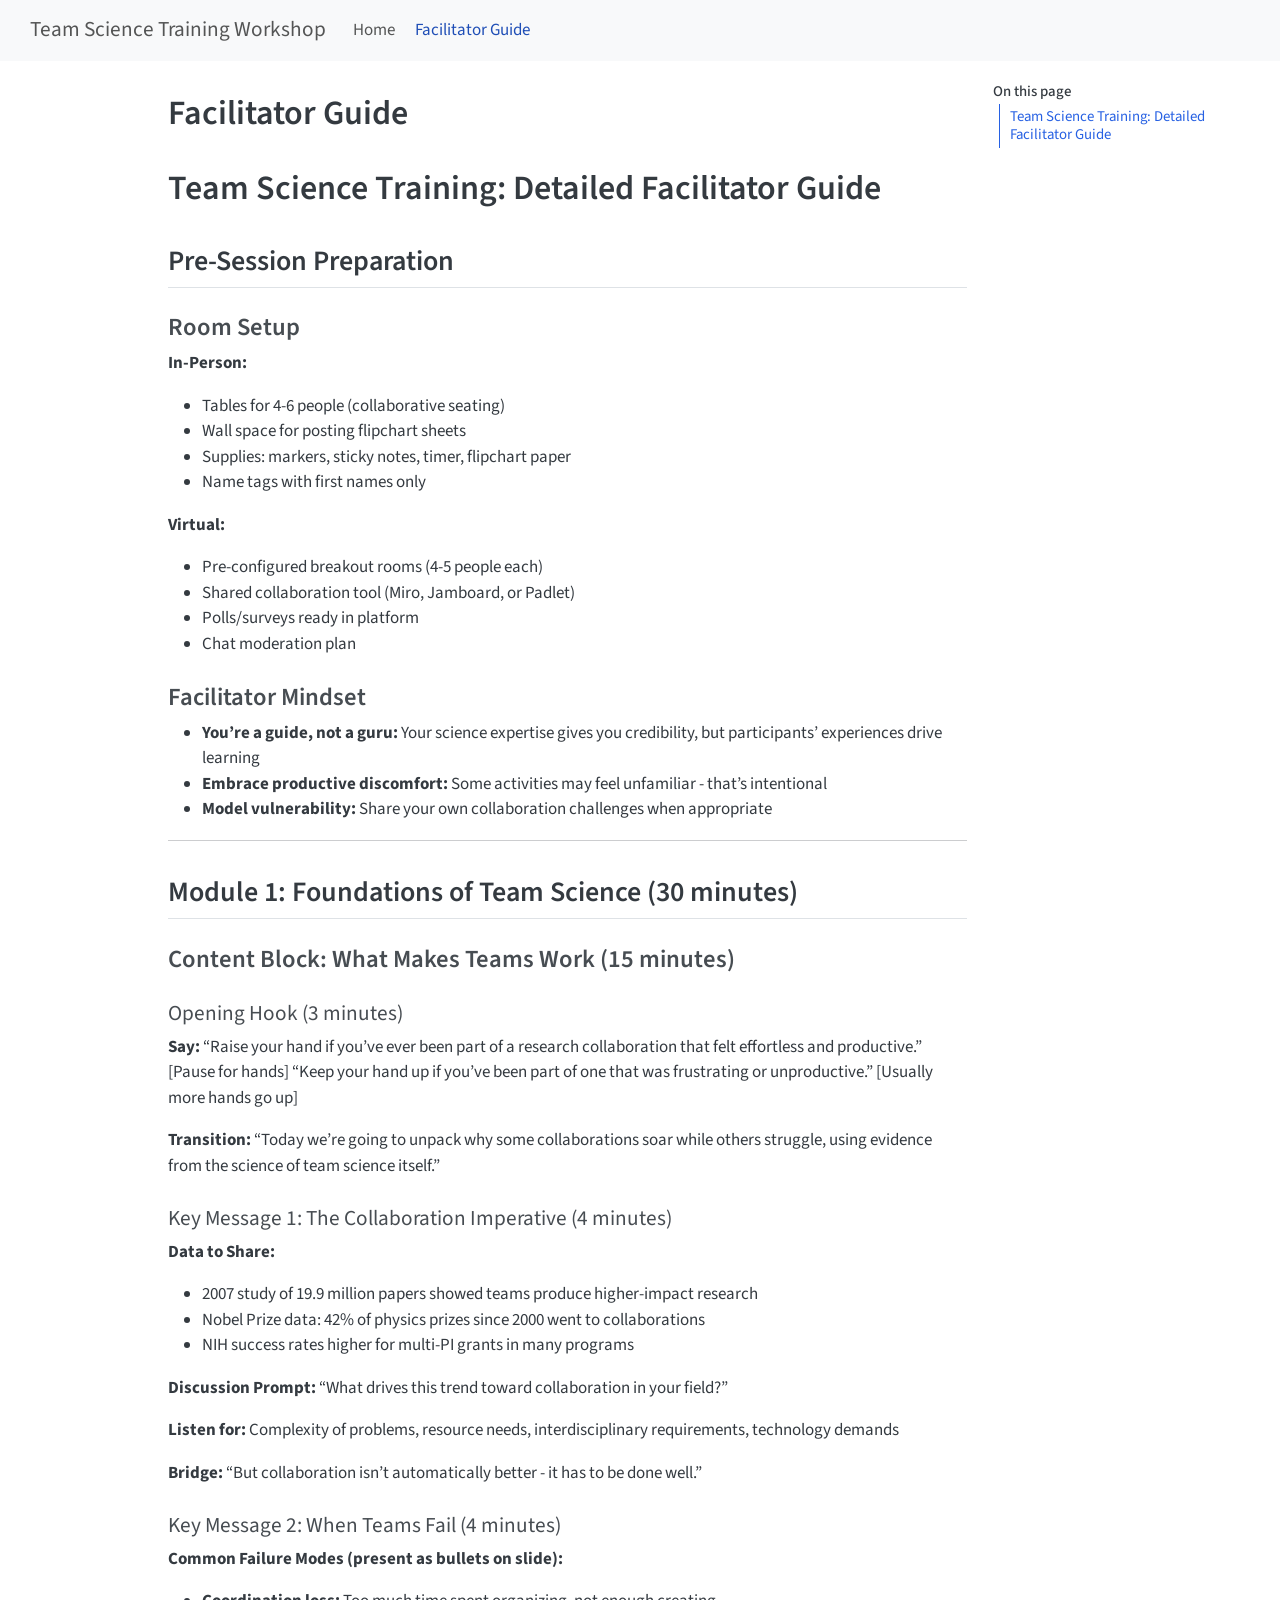
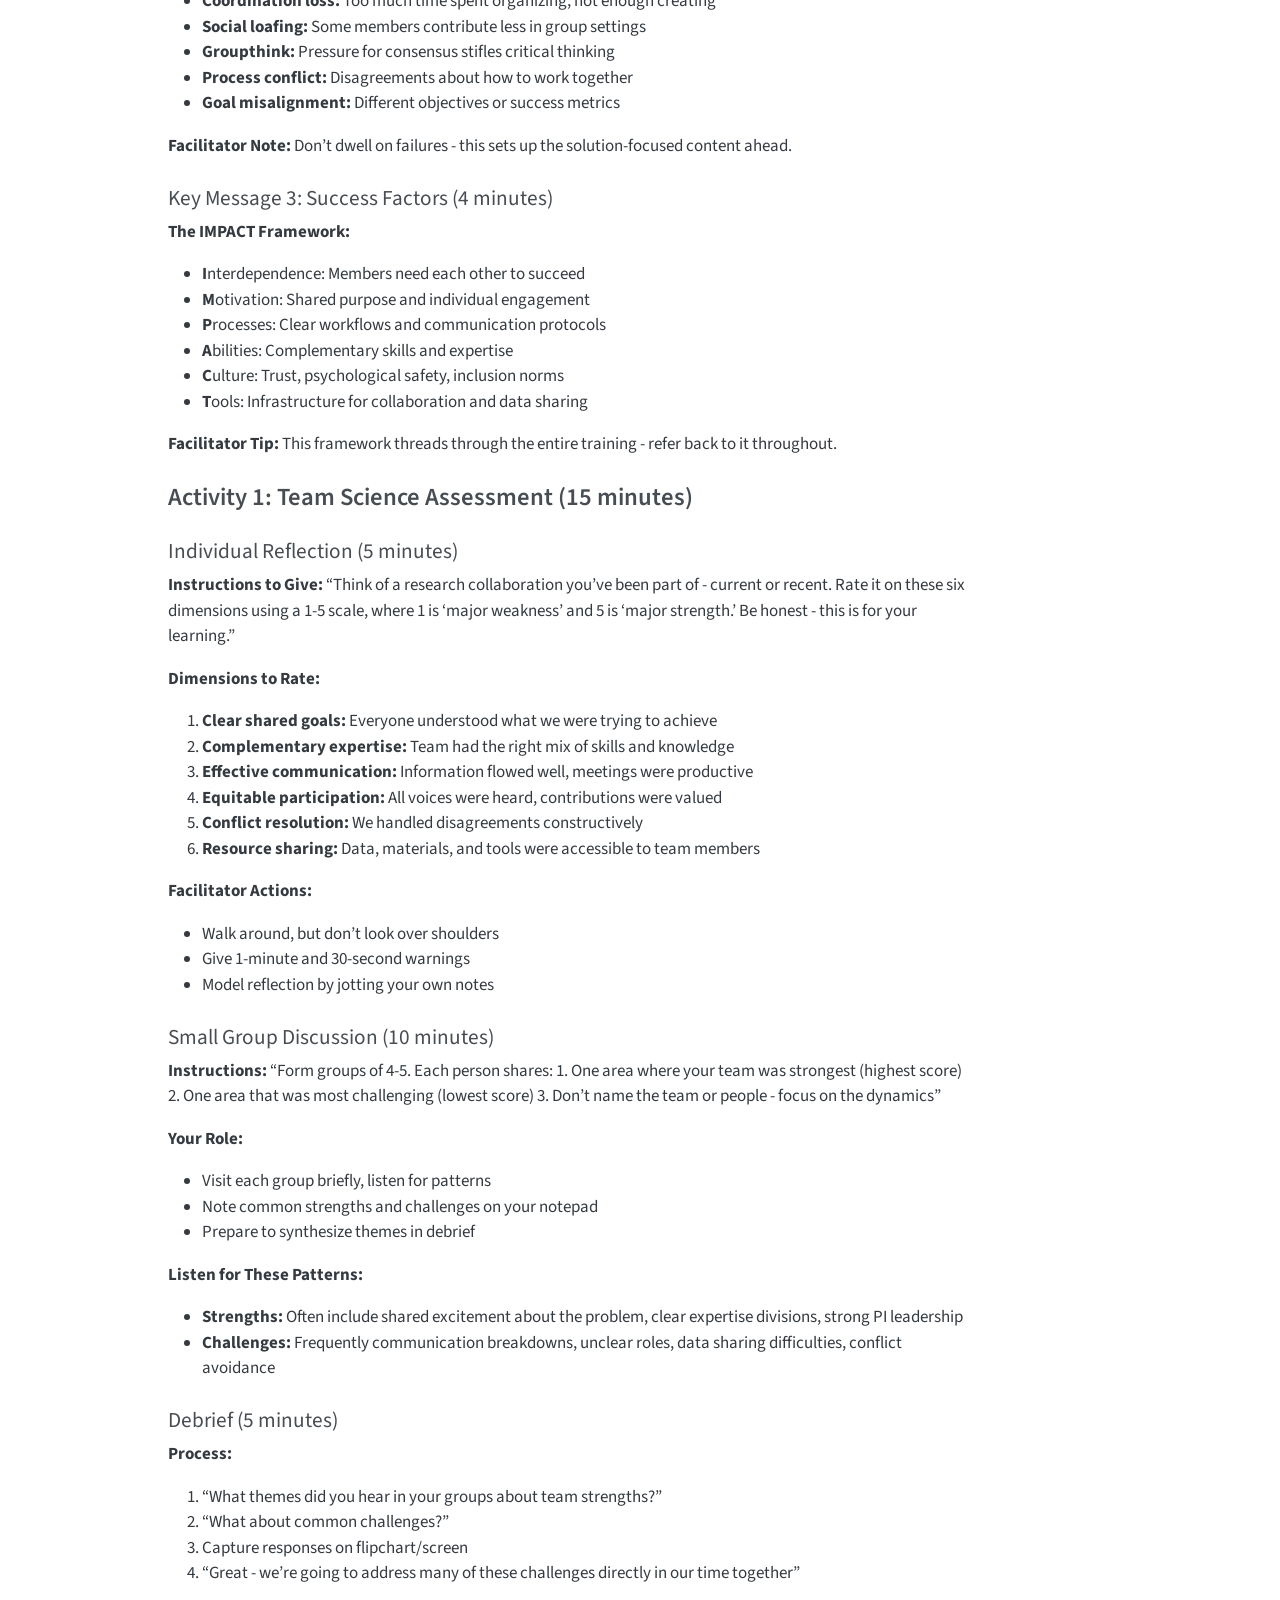
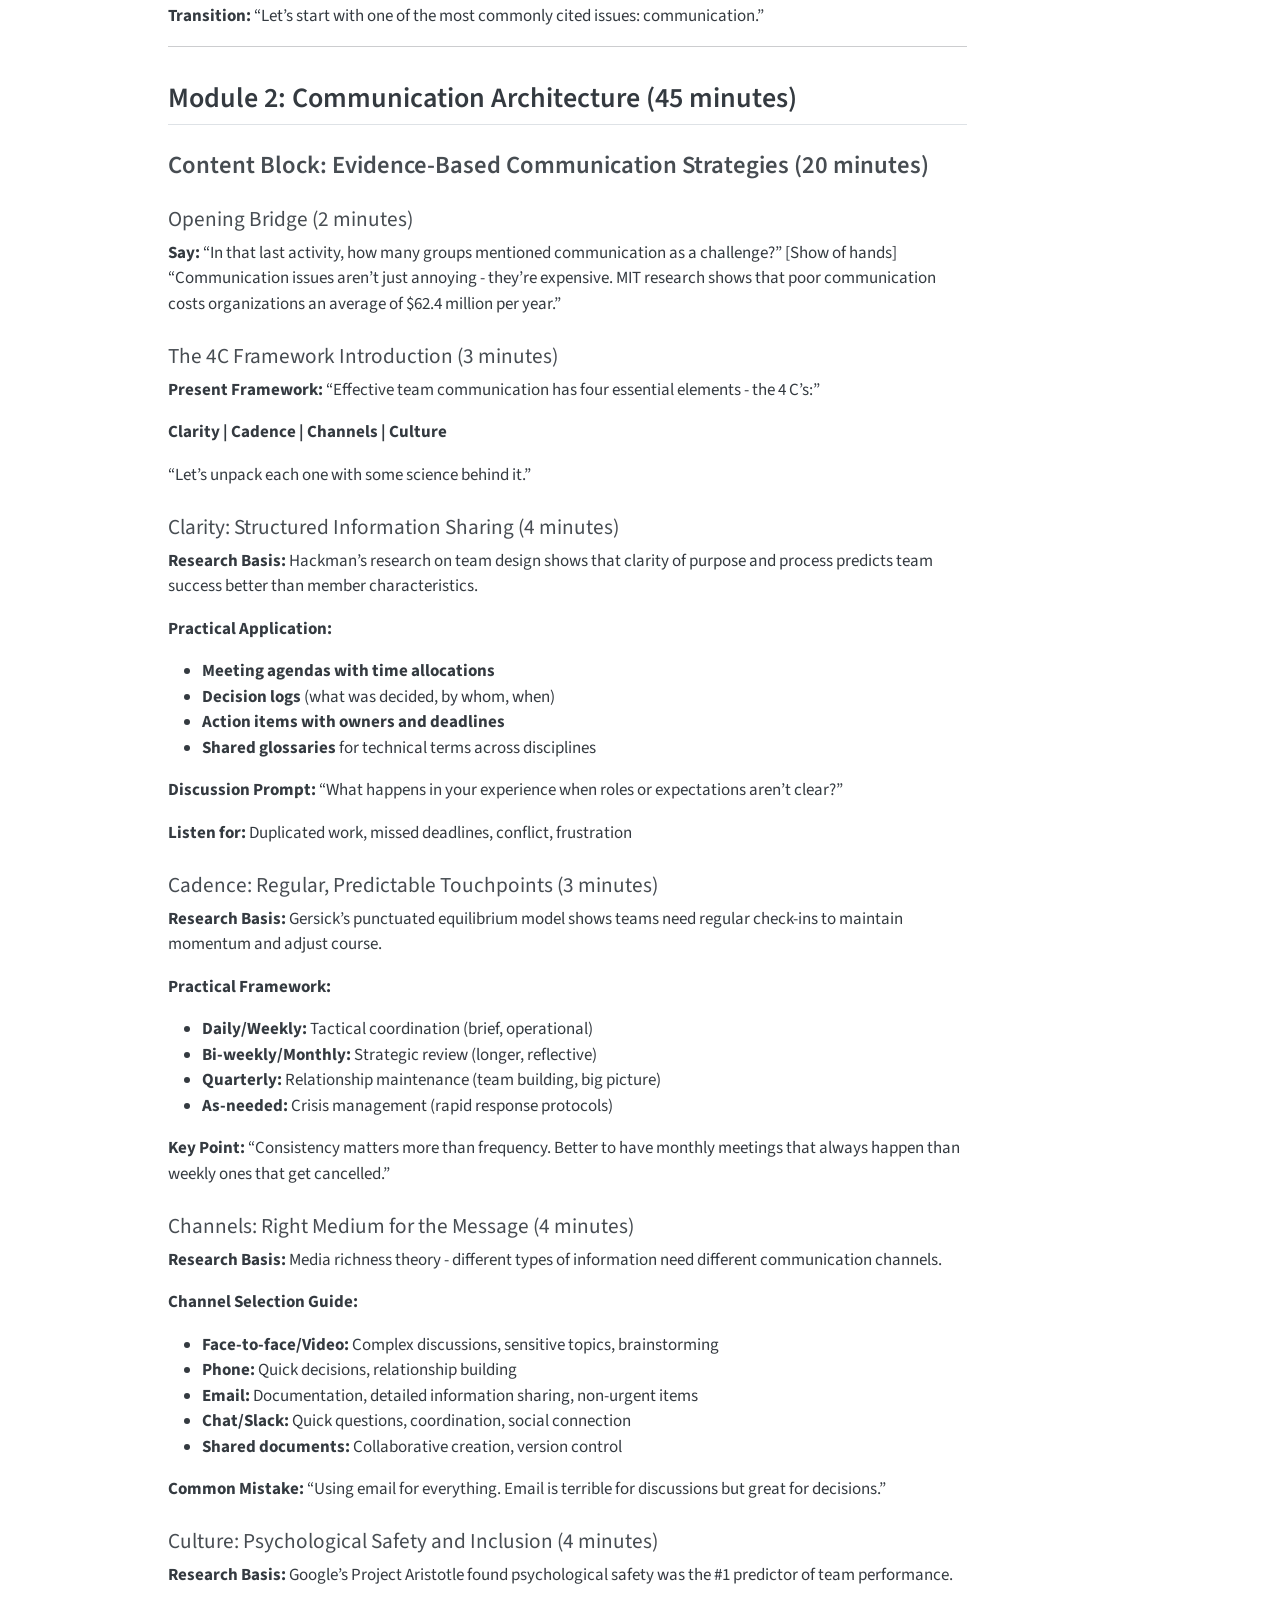
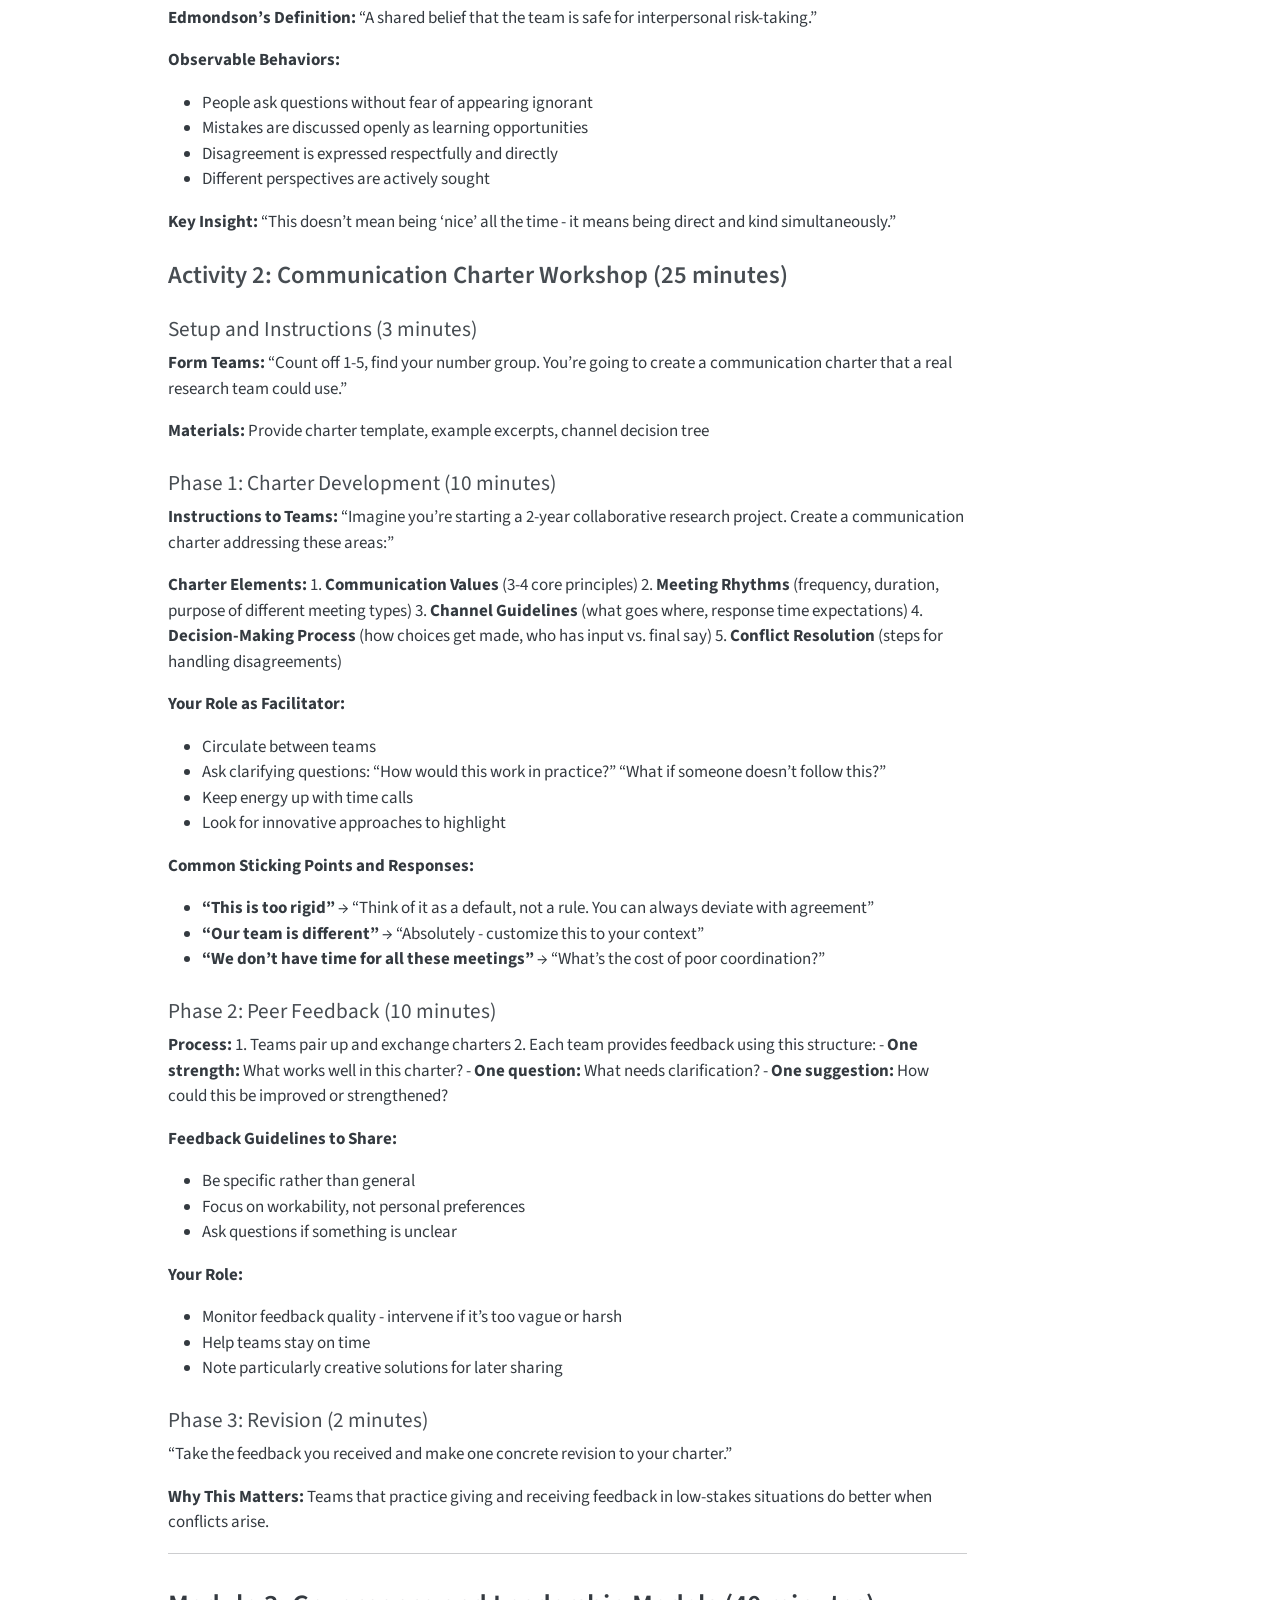
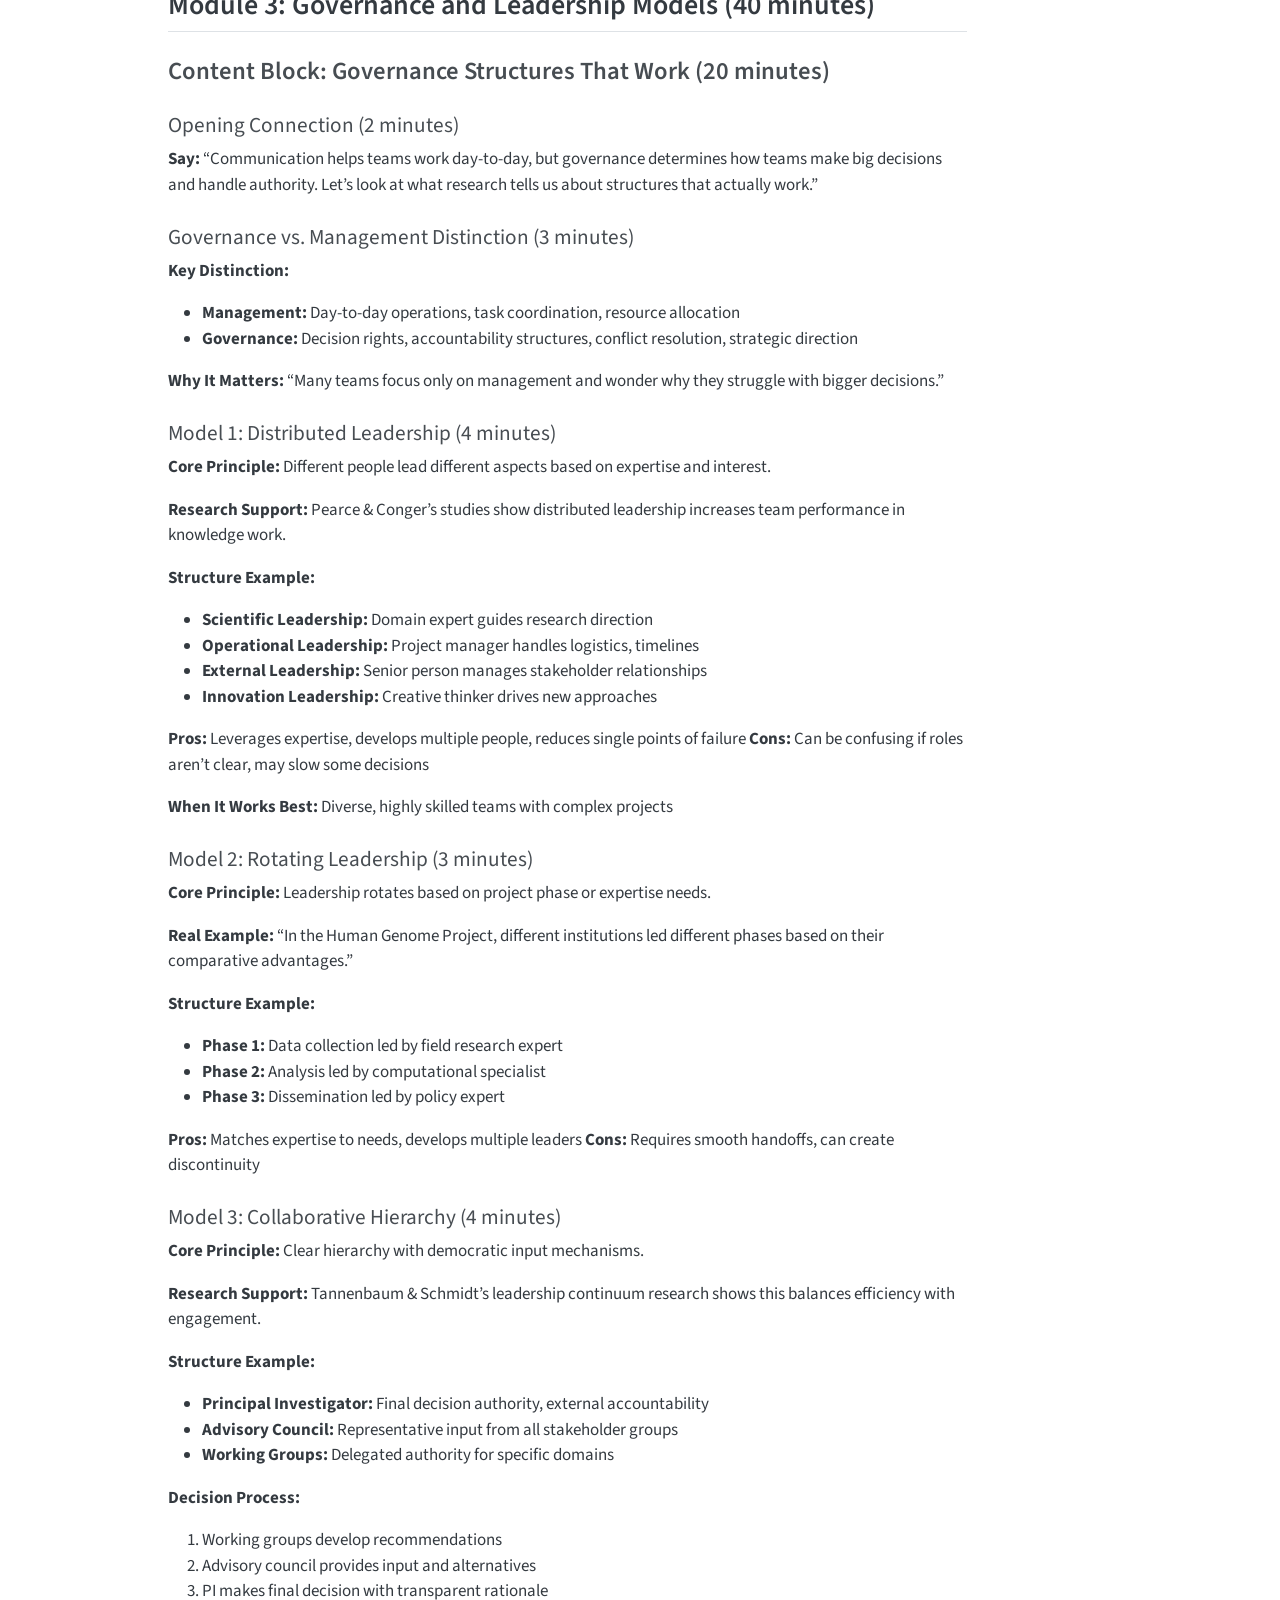
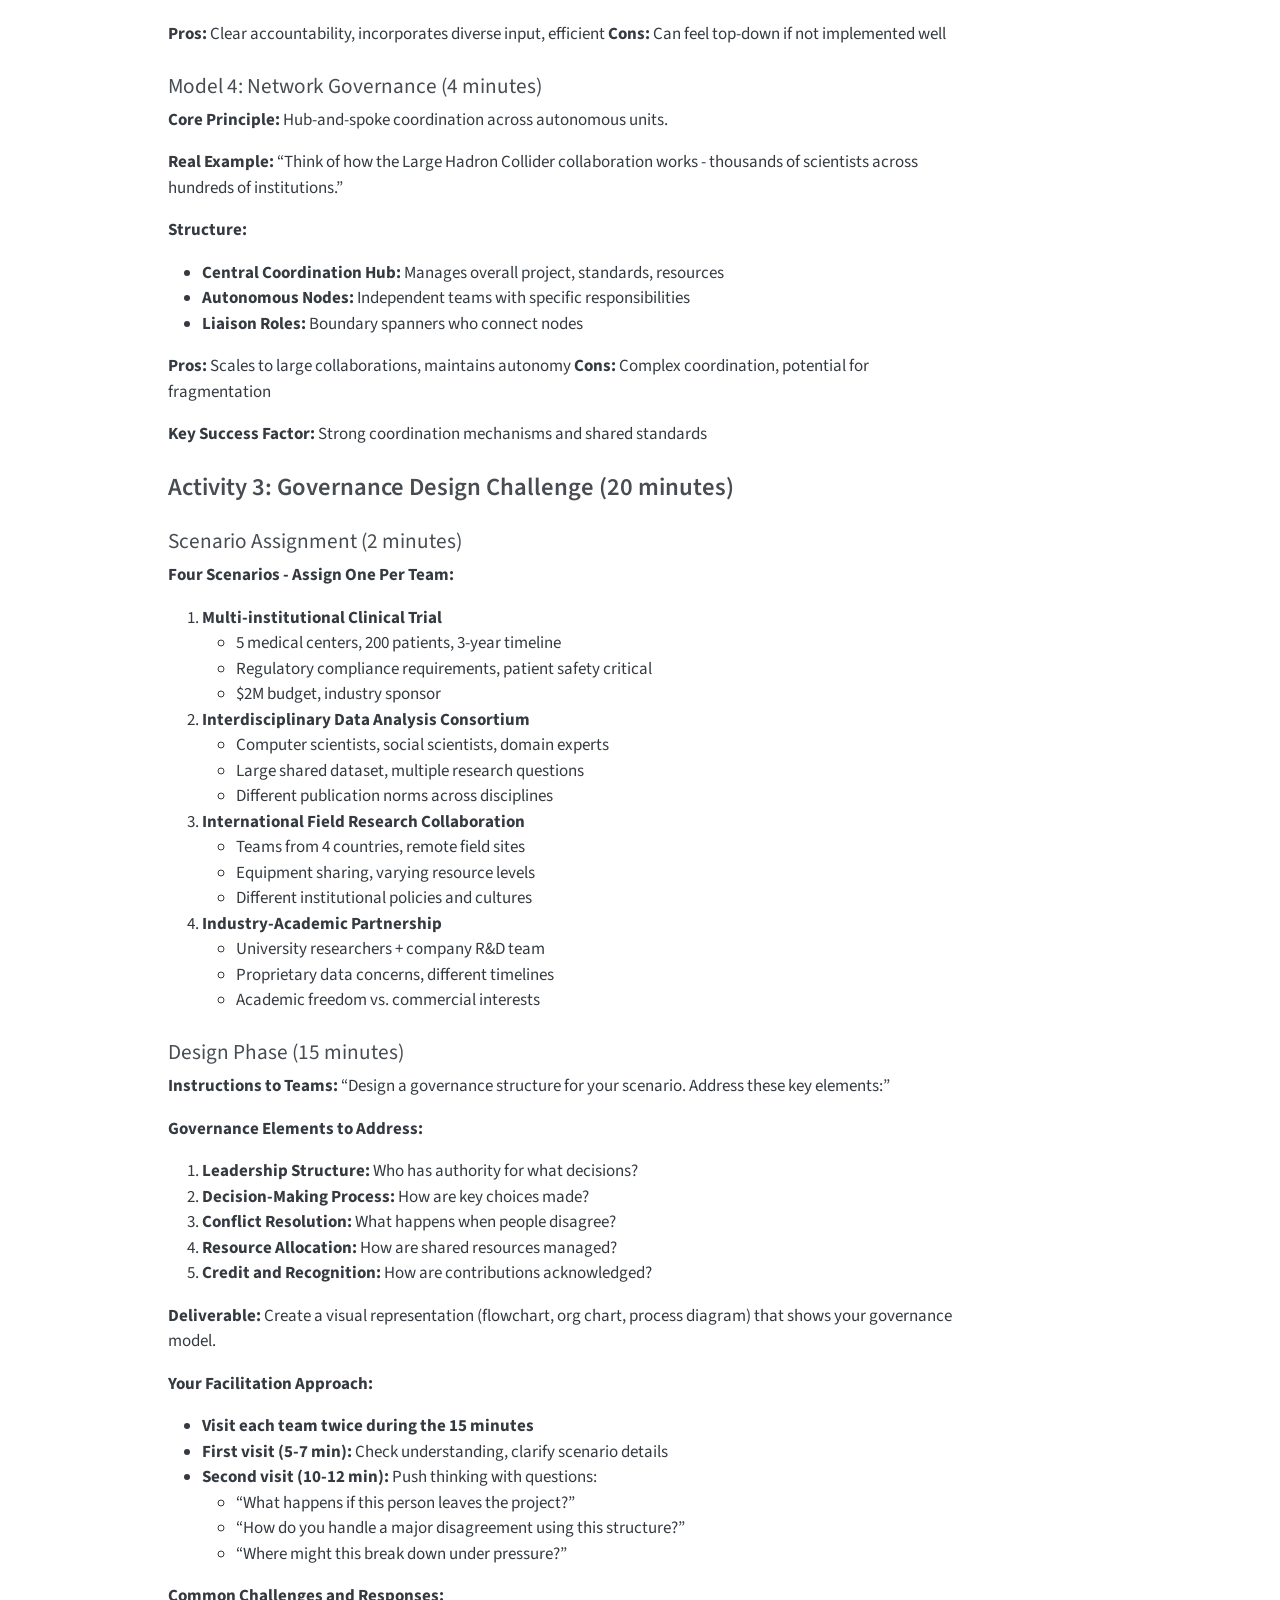
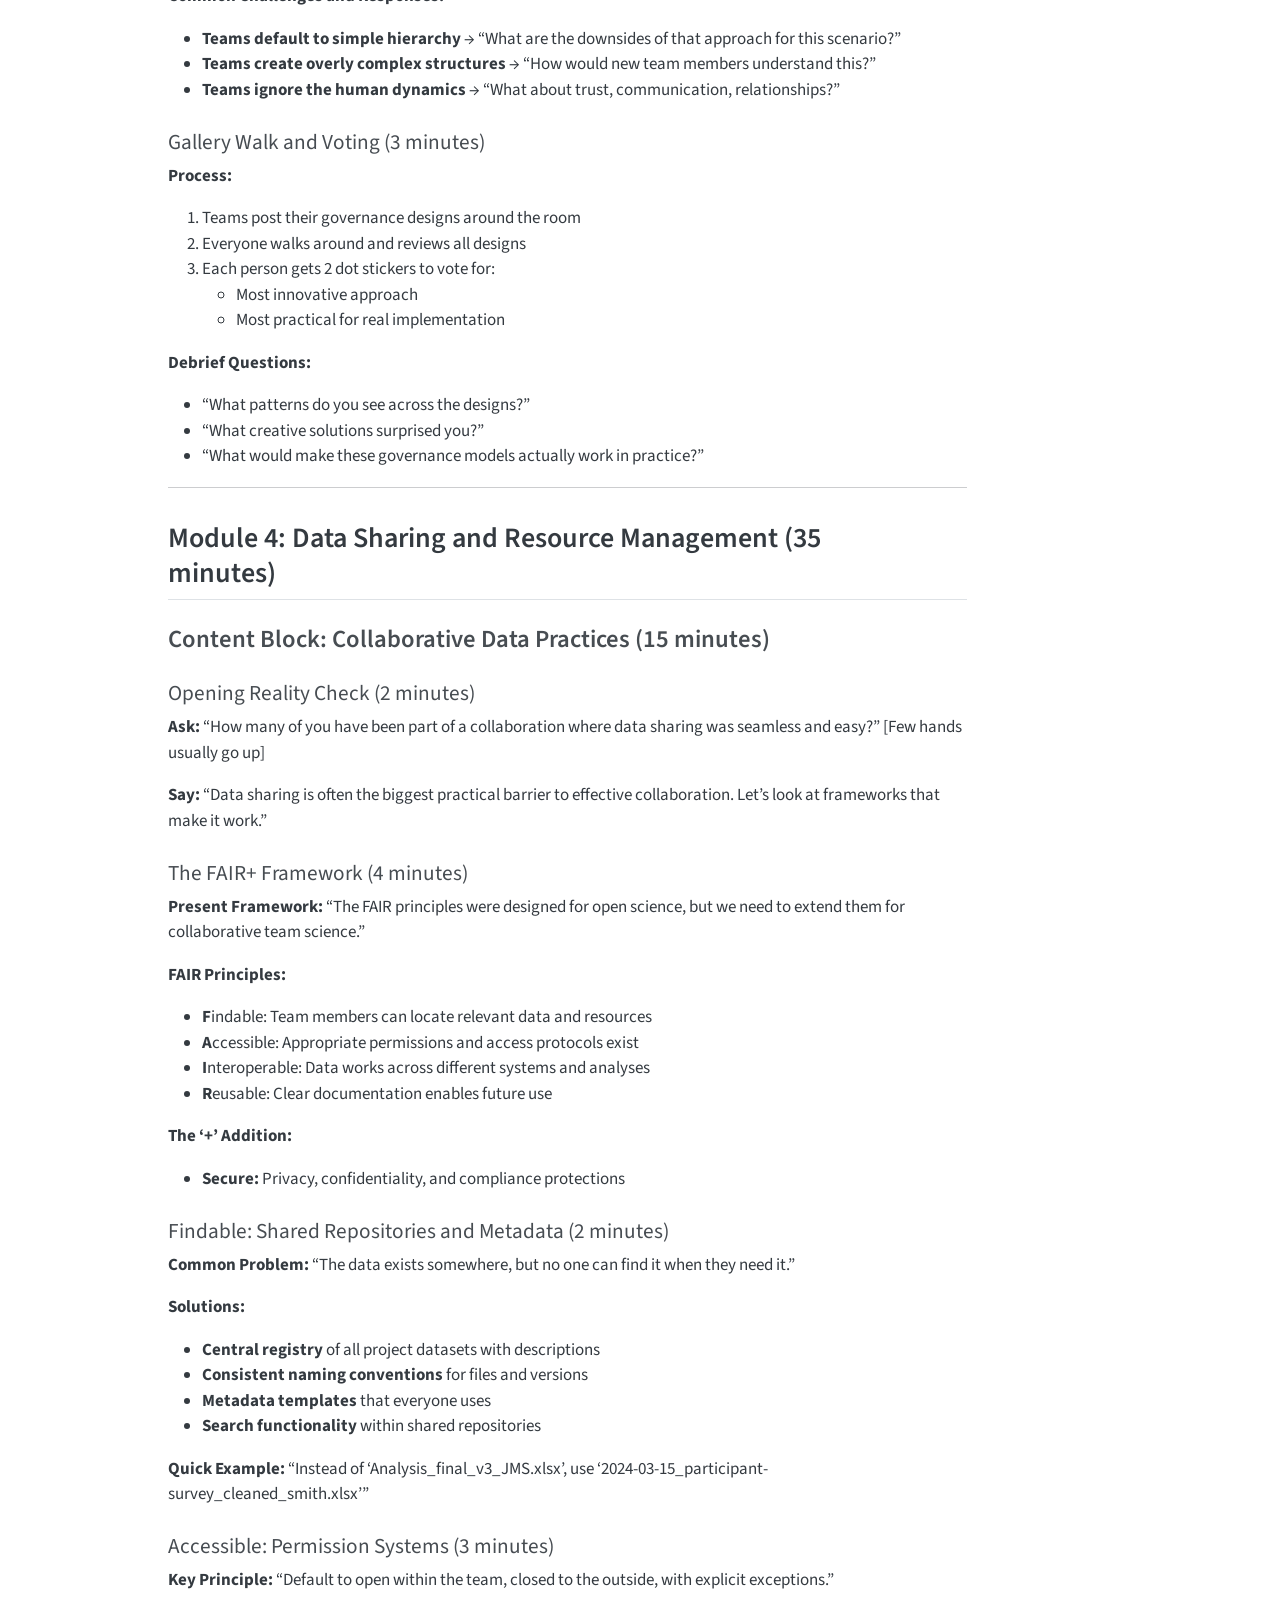
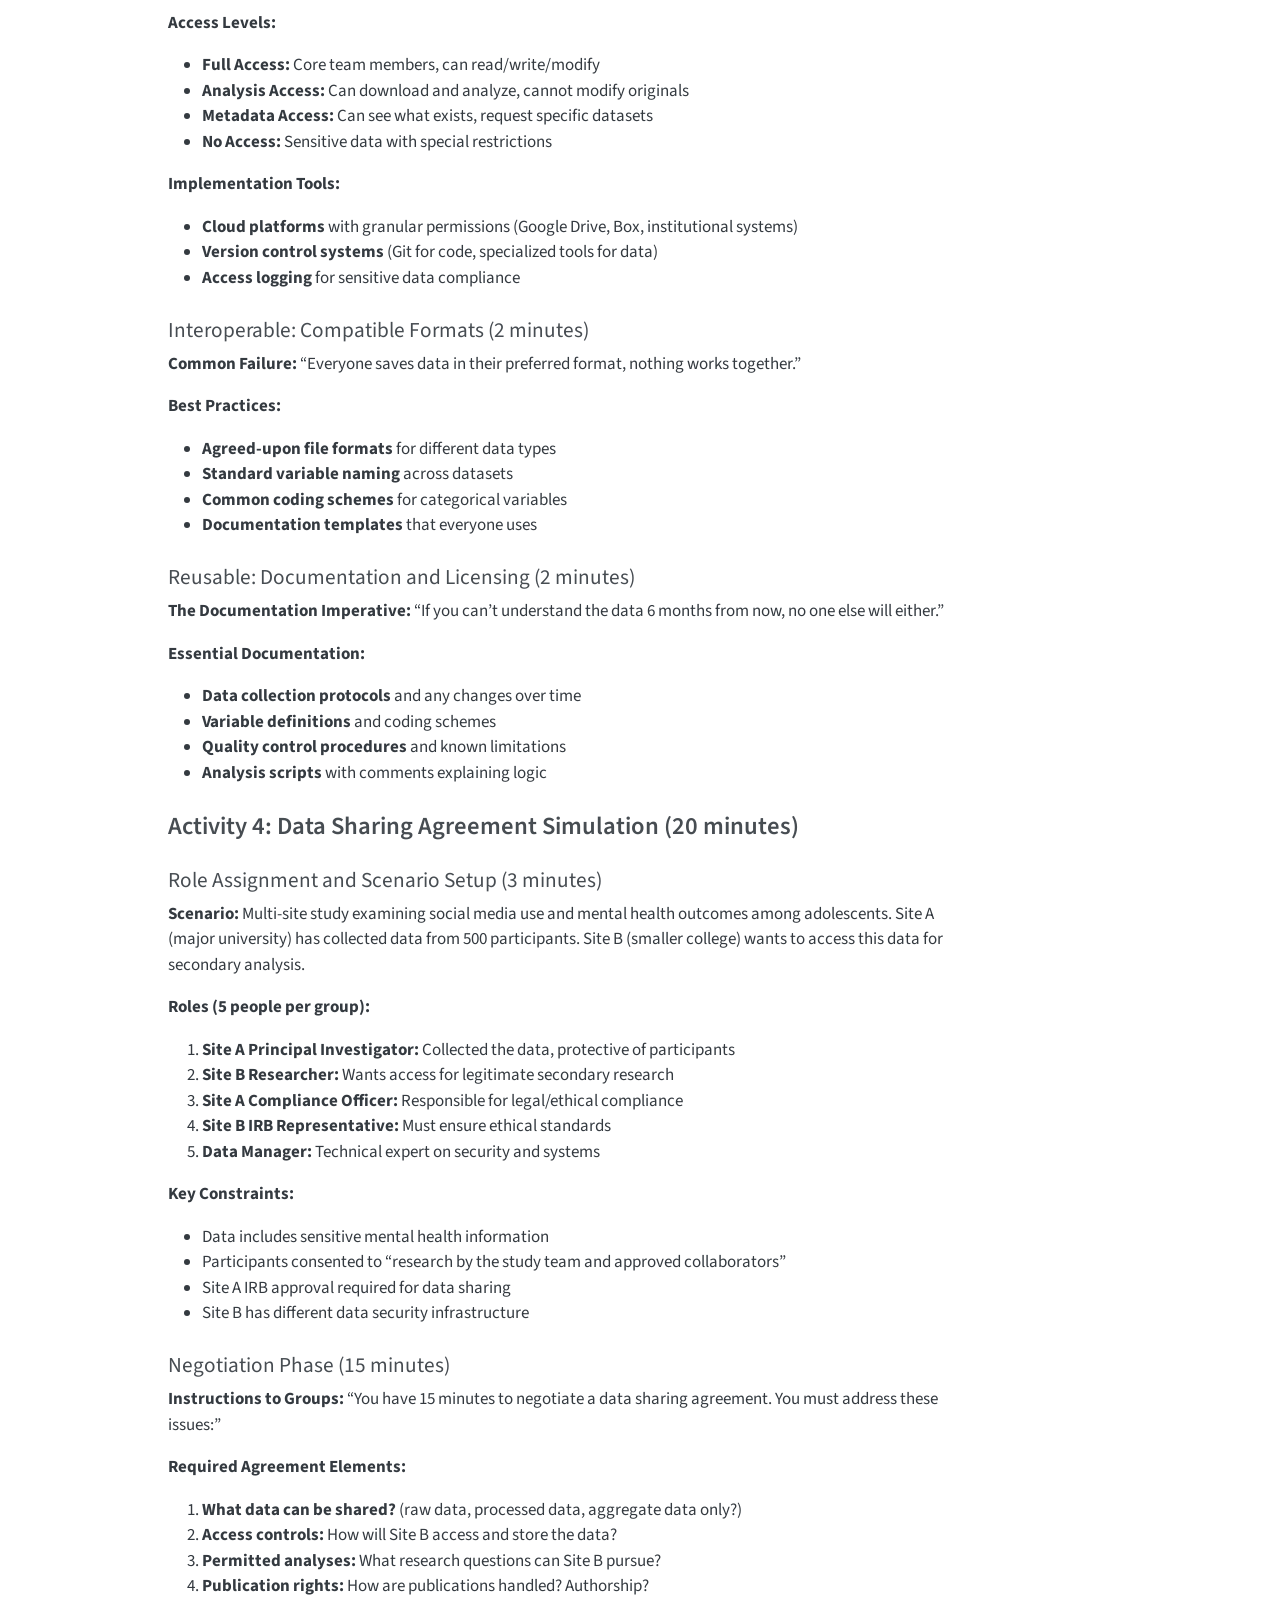
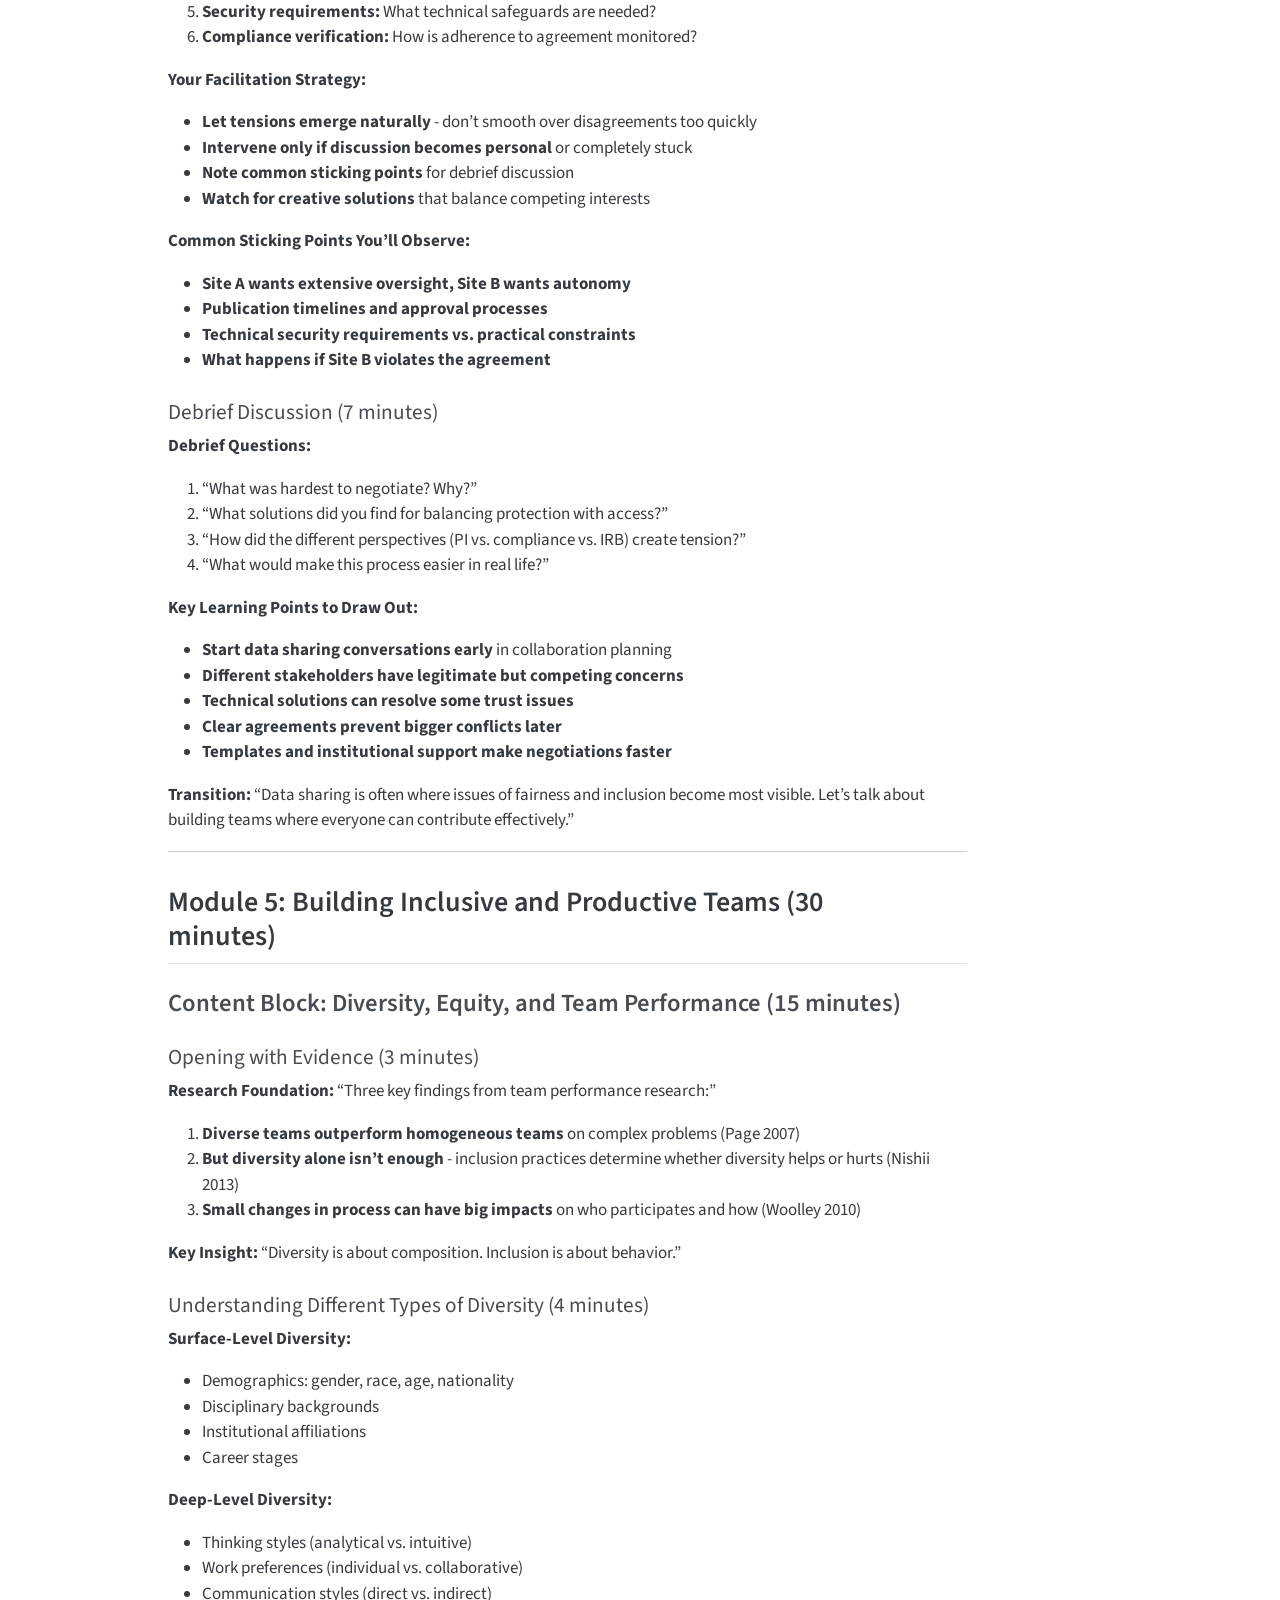
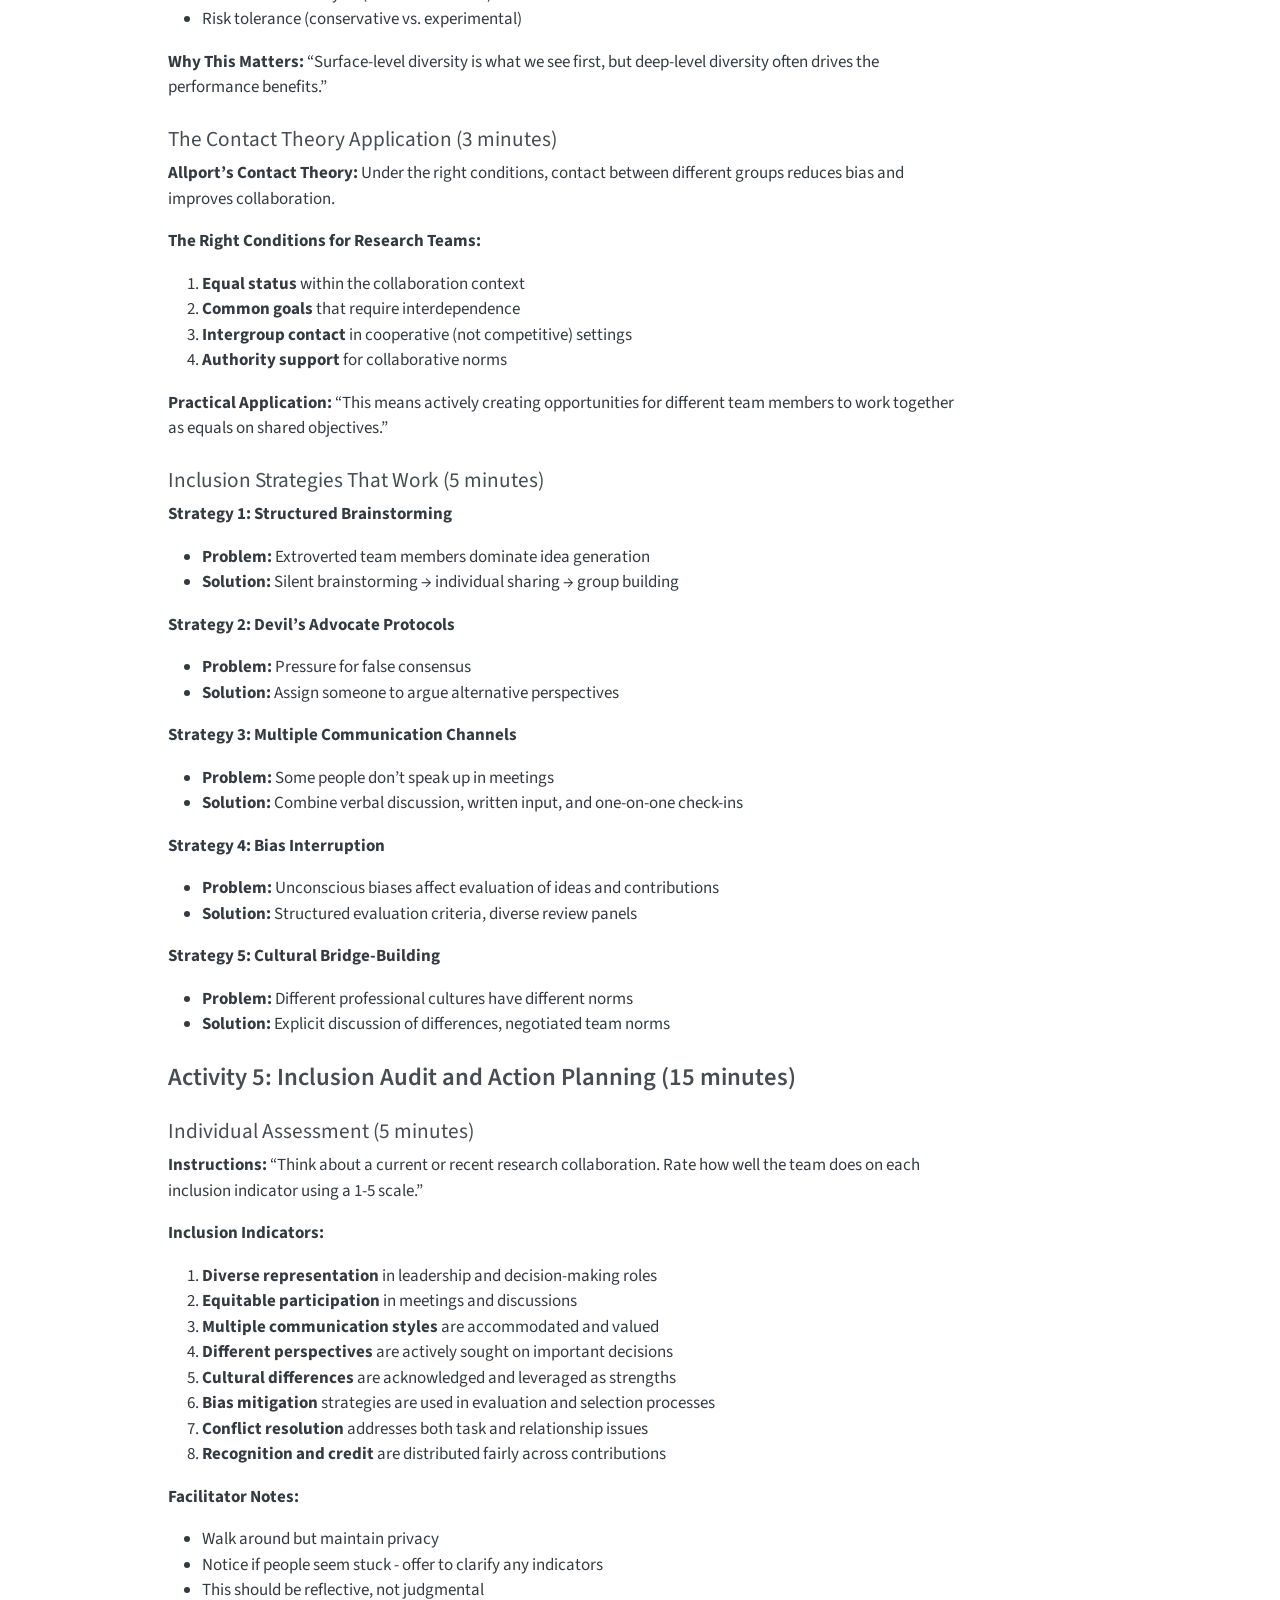
==== commit 6eb5bab9: "Built site for gh-pages" ====
--- a/facilitator-guide.html
+++ b/facilitator-guide.html
@@ -2,7 +2,7 @@
 <html xmlns="http://www.w3.org/1999/xhtml" lang="en" xml:lang="en"><head>
 
 <meta charset="utf-8">
-<meta name="generator" content="quarto-1.7.33">
+<meta name="generator" content="quarto-1.8.26">
 
 <meta name="viewport" content="width=device-width, initial-scale=1.0, user-scalable=yes">
 
@@ -32,14 +32,15 @@
 <meta name="quarto:offset" content="./">
 <script src="site_libs/quarto-html/quarto.js" type="module"></script>
 <script src="site_libs/quarto-html/tabsets/tabsets.js" type="module"></script>
+<script src="site_libs/quarto-html/axe/axe-check.js" type="module"></script>
 <script src="site_libs/quarto-html/popper.min.js"></script>
 <script src="site_libs/quarto-html/tippy.umd.min.js"></script>
 <script src="site_libs/quarto-html/anchor.min.js"></script>
 <link href="site_libs/quarto-html/tippy.css" rel="stylesheet">
-<link href="site_libs/quarto-html/quarto-syntax-highlighting-ea385d0e468b0dd5ea5bf0780b1290d9.css" rel="stylesheet" id="quarto-text-highlighting-styles">
+<link href="site_libs/quarto-html/quarto-syntax-highlighting-587c61ba64f3a5504c4d52d930310e48.css" rel="stylesheet" id="quarto-text-highlighting-styles">
 <script src="site_libs/bootstrap/bootstrap.min.js"></script>
 <link href="site_libs/bootstrap/bootstrap-icons.css" rel="stylesheet">
-<link href="site_libs/bootstrap/bootstrap-c1fac2584b48ed01fb6e278e36375074.min.css" rel="stylesheet" append-hash="true" id="quarto-bootstrap" data-mode="light">
+<link href="site_libs/bootstrap/bootstrap-0b37c64f34216b628666a8dac638b53b.min.css" rel="stylesheet" append-hash="true" id="quarto-bootstrap" data-mode="light">
 <script id="quarto-search-options" type="application/json">{
   "location": "navbar",
   "copy-button": false,
@@ -1147,13 +1148,14 @@
       e.clearSelection();
     }
     const getTextToCopy = function(trigger) {
-        const codeEl = trigger.previousElementSibling.cloneNode(true);
-        for (const childEl of codeEl.children) {
-          if (isCodeAnnotation(childEl)) {
-            childEl.remove();
-          }
+      const outerScaffold = trigger.parentElement.cloneNode(true);
+      const codeEl = outerScaffold.querySelector('code');
+      for (const childEl of codeEl.children) {
+        if (isCodeAnnotation(childEl)) {
+          childEl.remove();
         }
-        return codeEl.innerText;
+      }
+      return codeEl.innerText;
     }
     const clipboard = new window.ClipboardJS('.code-copy-button:not([data-in-quarto-modal])', {
       text: getTextToCopy
@@ -1168,7 +1170,7 @@
     }
       var localhostRegex = new RegExp(/^(?:http|https):\/\/localhost\:?[0-9]*\//);
       var mailtoRegex = new RegExp(/^mailto:/);
-        var filterRegex = new RegExp('/' + window.location.host + '/');
+        var filterRegex = new RegExp("https:\/\/bridge2ai\.github\.io\/teaming-training-workshop\/");
       var isInternal = (href) => {
           return filterRegex.test(href) || localhostRegex.test(href) || mailtoRegex.test(href);
       }
--- a/site_libs/quarto-html/quarto-syntax-highlighting-587c61ba64f3a5504c4d52d930310e48.css
+++ b/site_libs/quarto-html/quarto-syntax-highlighting-587c61ba64f3a5504c4d52d930310e48.css
@@ -0,0 +1,236 @@
+/* quarto syntax highlight colors */
+:root {
+  --quarto-hl-ot-color: #003B4F;
+  --quarto-hl-at-color: #657422;
+  --quarto-hl-ss-color: #20794D;
+  --quarto-hl-an-color: #5E5E5E;
+  --quarto-hl-fu-color: #4758AB;
+  --quarto-hl-st-color: #20794D;
+  --quarto-hl-cf-color: #003B4F;
+  --quarto-hl-op-color: #5E5E5E;
+  --quarto-hl-er-color: #AD0000;
+  --quarto-hl-bn-color: #AD0000;
+  --quarto-hl-al-color: #AD0000;
+  --quarto-hl-va-color: #111111;
+  --quarto-hl-bu-color: inherit;
+  --quarto-hl-ex-color: inherit;
+  --quarto-hl-pp-color: #AD0000;
+  --quarto-hl-in-color: #5E5E5E;
+  --quarto-hl-vs-color: #20794D;
+  --quarto-hl-wa-color: #5E5E5E;
+  --quarto-hl-do-color: #5E5E5E;
+  --quarto-hl-im-color: #00769E;
+  --quarto-hl-ch-color: #20794D;
+  --quarto-hl-dt-color: #AD0000;
+  --quarto-hl-fl-color: #AD0000;
+  --quarto-hl-co-color: #5E5E5E;
+  --quarto-hl-cv-color: #5E5E5E;
+  --quarto-hl-cn-color: #8f5902;
+  --quarto-hl-sc-color: #5E5E5E;
+  --quarto-hl-dv-color: #AD0000;
+  --quarto-hl-kw-color: #003B4F;
+}
+
+/* other quarto variables */
+:root {
+  --quarto-font-monospace: SFMono-Regular, Menlo, Monaco, Consolas, "Liberation Mono", "Courier New", monospace;
+}
+
+/* syntax highlight based on Pandoc's rules */
+pre > code.sourceCode > span {
+  color: #003B4F;
+}
+
+code.sourceCode > span {
+  color: #003B4F;
+}
+
+div.sourceCode,
+div.sourceCode pre.sourceCode {
+  color: #003B4F;
+}
+
+/* Normal */
+code span {
+  color: #003B4F;
+}
+
+/* Alert */
+code span.al {
+  color: #AD0000;
+  font-style: inherit;
+}
+
+/* Annotation */
+code span.an {
+  color: #5E5E5E;
+  font-style: inherit;
+}
+
+/* Attribute */
+code span.at {
+  color: #657422;
+  font-style: inherit;
+}
+
+/* BaseN */
+code span.bn {
+  color: #AD0000;
+  font-style: inherit;
+}
+
+/* BuiltIn */
+code span.bu {
+  font-style: inherit;
+}
+
+/* ControlFlow */
+code span.cf {
+  color: #003B4F;
+  font-weight: bold;
+  font-style: inherit;
+}
+
+/* Char */
+code span.ch {
+  color: #20794D;
+  font-style: inherit;
+}
+
+/* Constant */
+code span.cn {
+  color: #8f5902;
+  font-style: inherit;
+}
+
+/* Comment */
+code span.co {
+  color: #5E5E5E;
+  font-style: inherit;
+}
+
+/* CommentVar */
+code span.cv {
+  color: #5E5E5E;
+  font-style: italic;
+}
+
+/* Documentation */
+code span.do {
+  color: #5E5E5E;
+  font-style: italic;
+}
+
+/* DataType */
+code span.dt {
+  color: #AD0000;
+  font-style: inherit;
+}
+
+/* DecVal */
+code span.dv {
+  color: #AD0000;
+  font-style: inherit;
+}
+
+/* Error */
+code span.er {
+  color: #AD0000;
+  font-style: inherit;
+}
+
+/* Extension */
+code span.ex {
+  font-style: inherit;
+}
+
+/* Float */
+code span.fl {
+  color: #AD0000;
+  font-style: inherit;
+}
+
+/* Function */
+code span.fu {
+  color: #4758AB;
+  font-style: inherit;
+}
+
+/* Import */
+code span.im {
+  color: #00769E;
+  font-style: inherit;
+}
+
+/* Information */
+code span.in {
+  color: #5E5E5E;
+  font-style: inherit;
+}
+
+/* Keyword */
+code span.kw {
+  color: #003B4F;
+  font-weight: bold;
+  font-style: inherit;
+}
+
+/* Operator */
+code span.op {
+  color: #5E5E5E;
+  font-style: inherit;
+}
+
+/* Other */
+code span.ot {
+  color: #003B4F;
+  font-style: inherit;
+}
+
+/* Preprocessor */
+code span.pp {
+  color: #AD0000;
+  font-style: inherit;
+}
+
+/* SpecialChar */
+code span.sc {
+  color: #5E5E5E;
+  font-style: inherit;
+}
+
+/* SpecialString */
+code span.ss {
+  color: #20794D;
+  font-style: inherit;
+}
+
+/* String */
+code span.st {
+  color: #20794D;
+  font-style: inherit;
+}
+
+/* Variable */
+code span.va {
+  color: #111111;
+  font-style: inherit;
+}
+
+/* VerbatimString */
+code span.vs {
+  color: #20794D;
+  font-style: inherit;
+}
+
+/* Warning */
+code span.wa {
+  color: #5E5E5E;
+  font-style: italic;
+}
+
+.prevent-inlining {
+  content: "</";
+}
+
+/*# sourceMappingURL=2dce1cc6c82594539e1579de68416b47.css.map */
